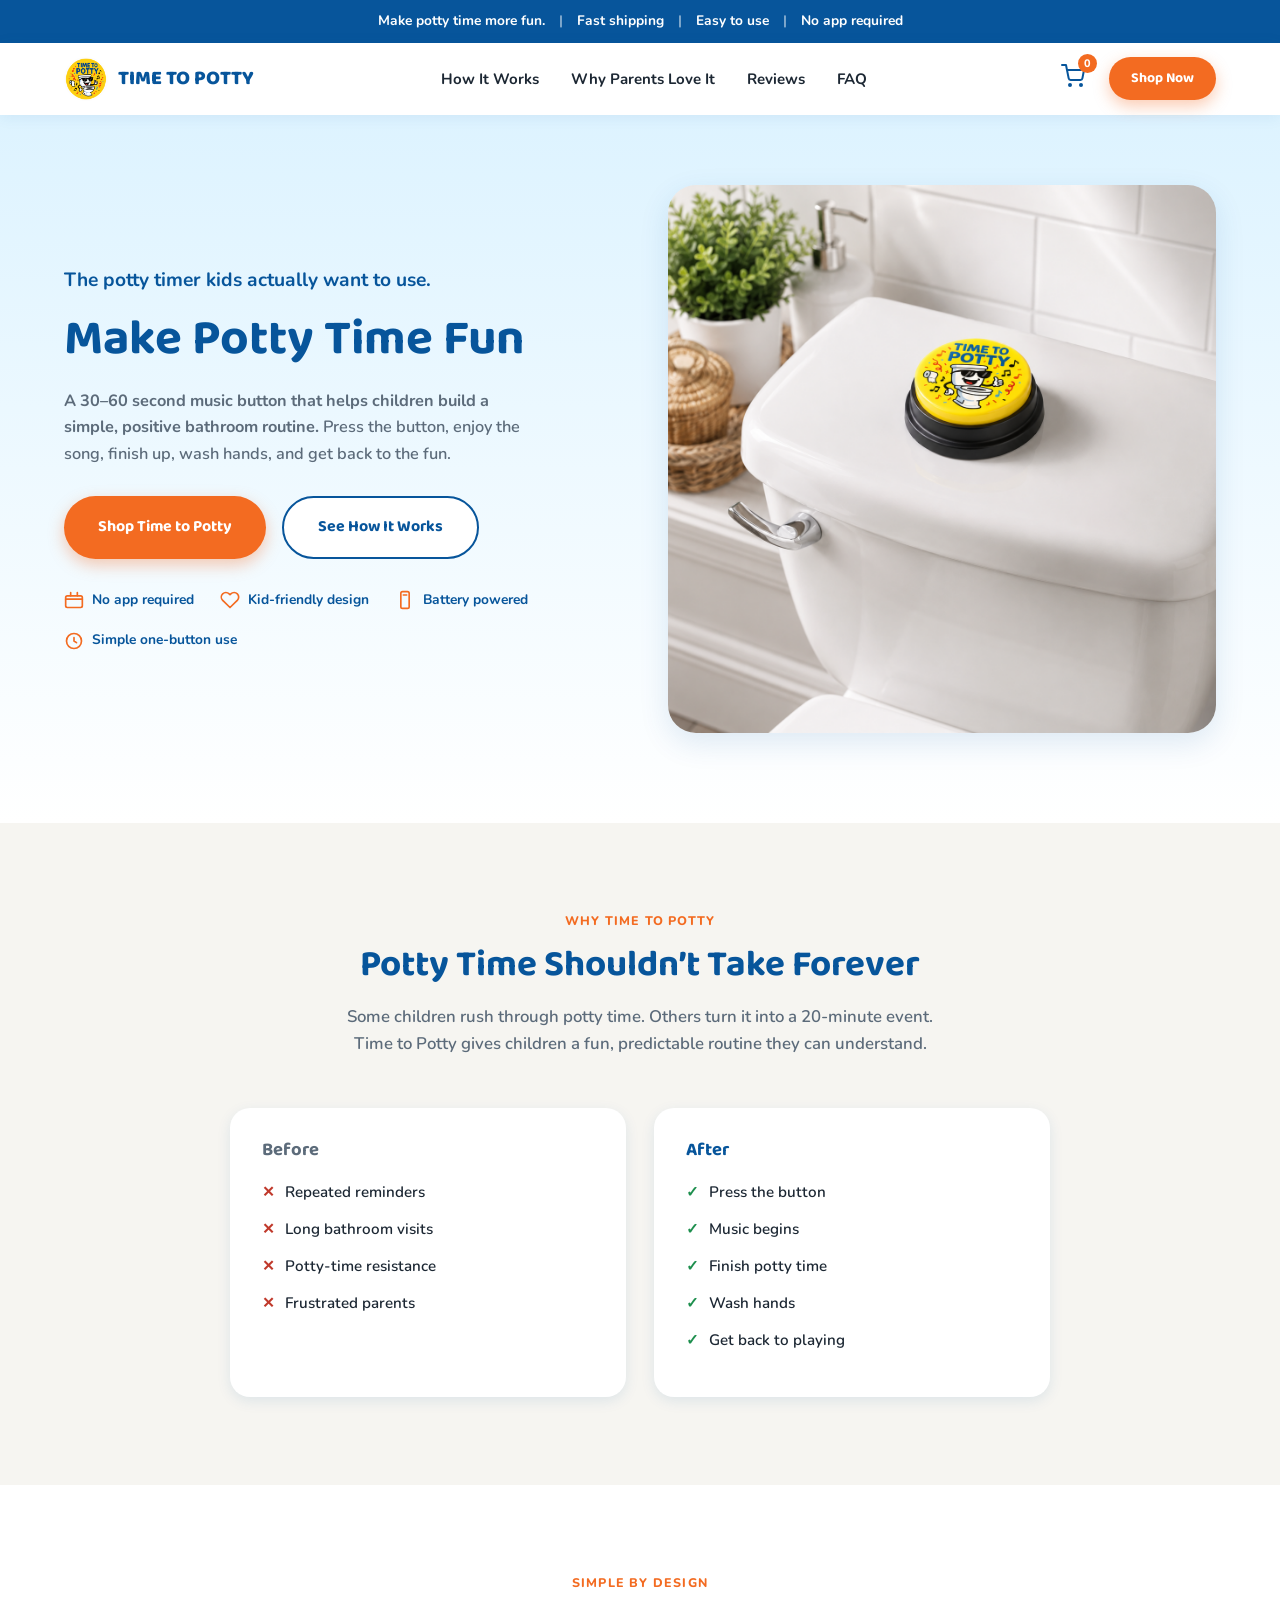
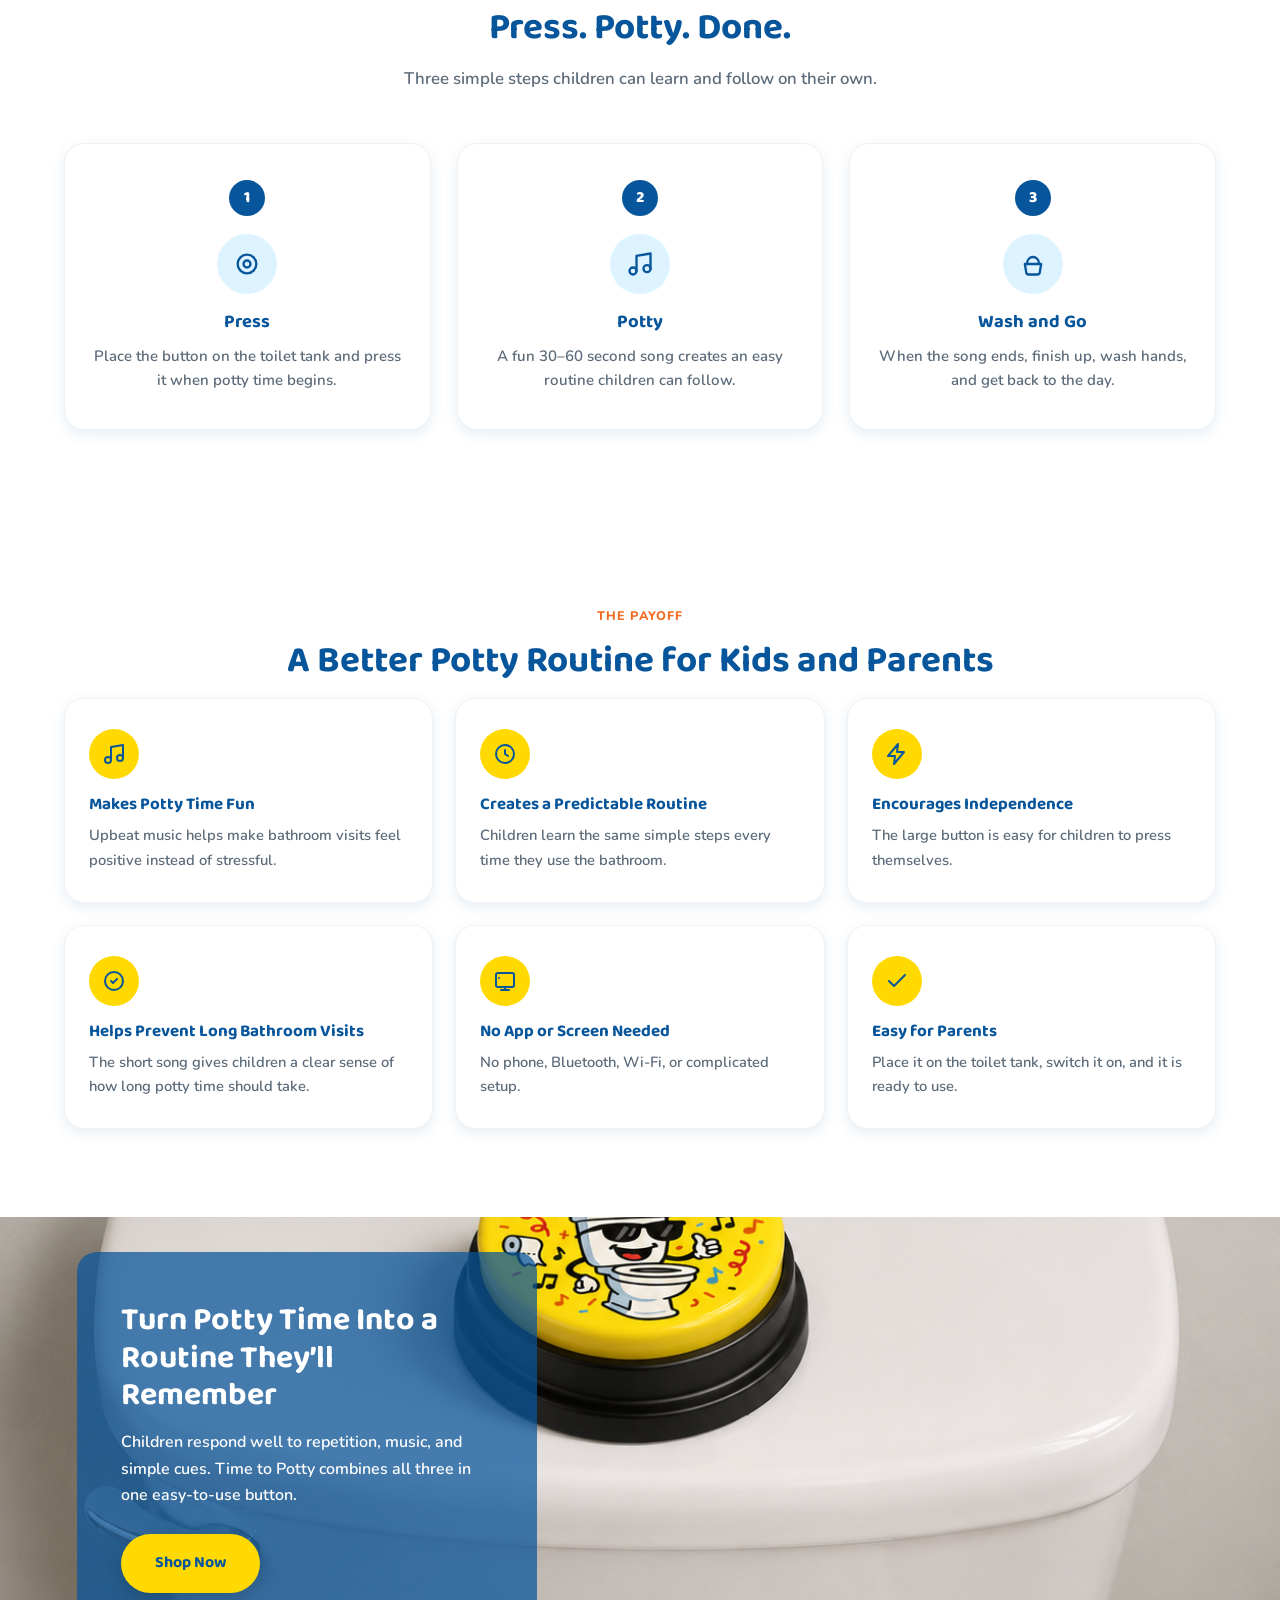
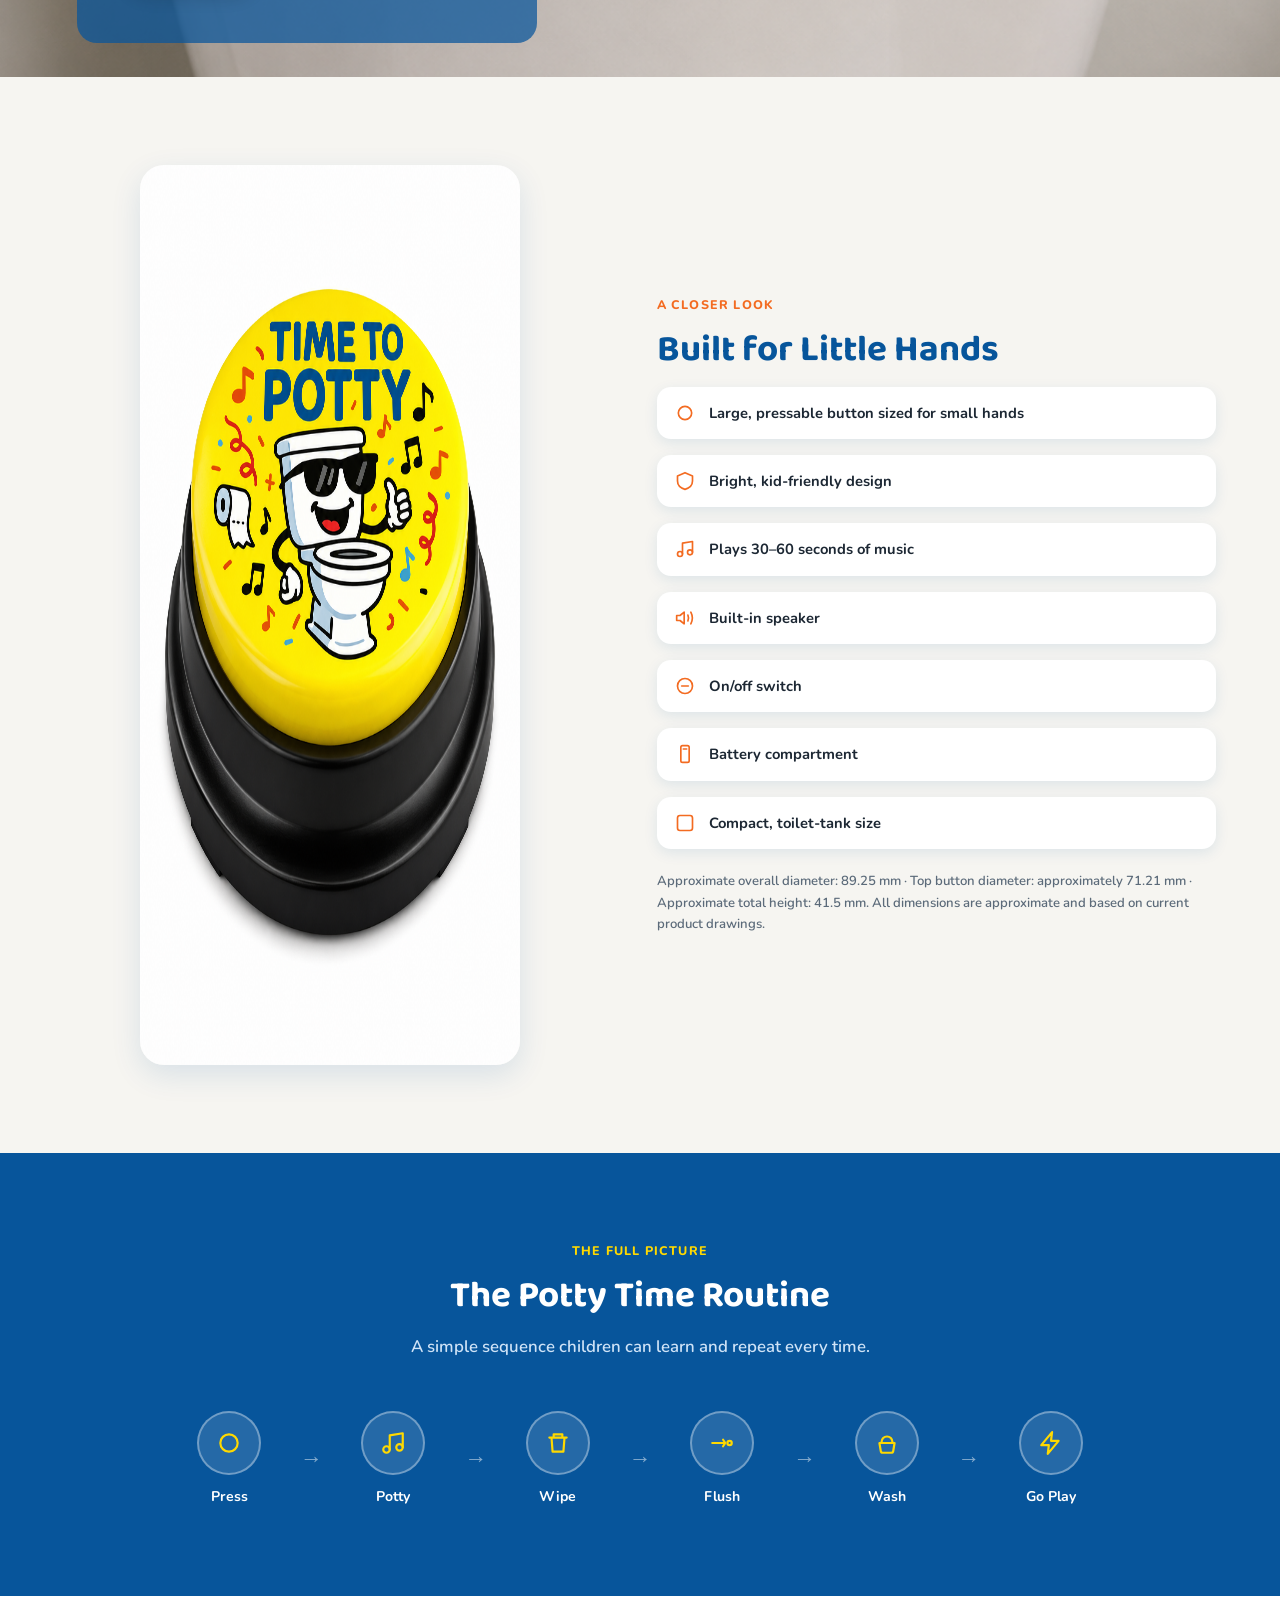
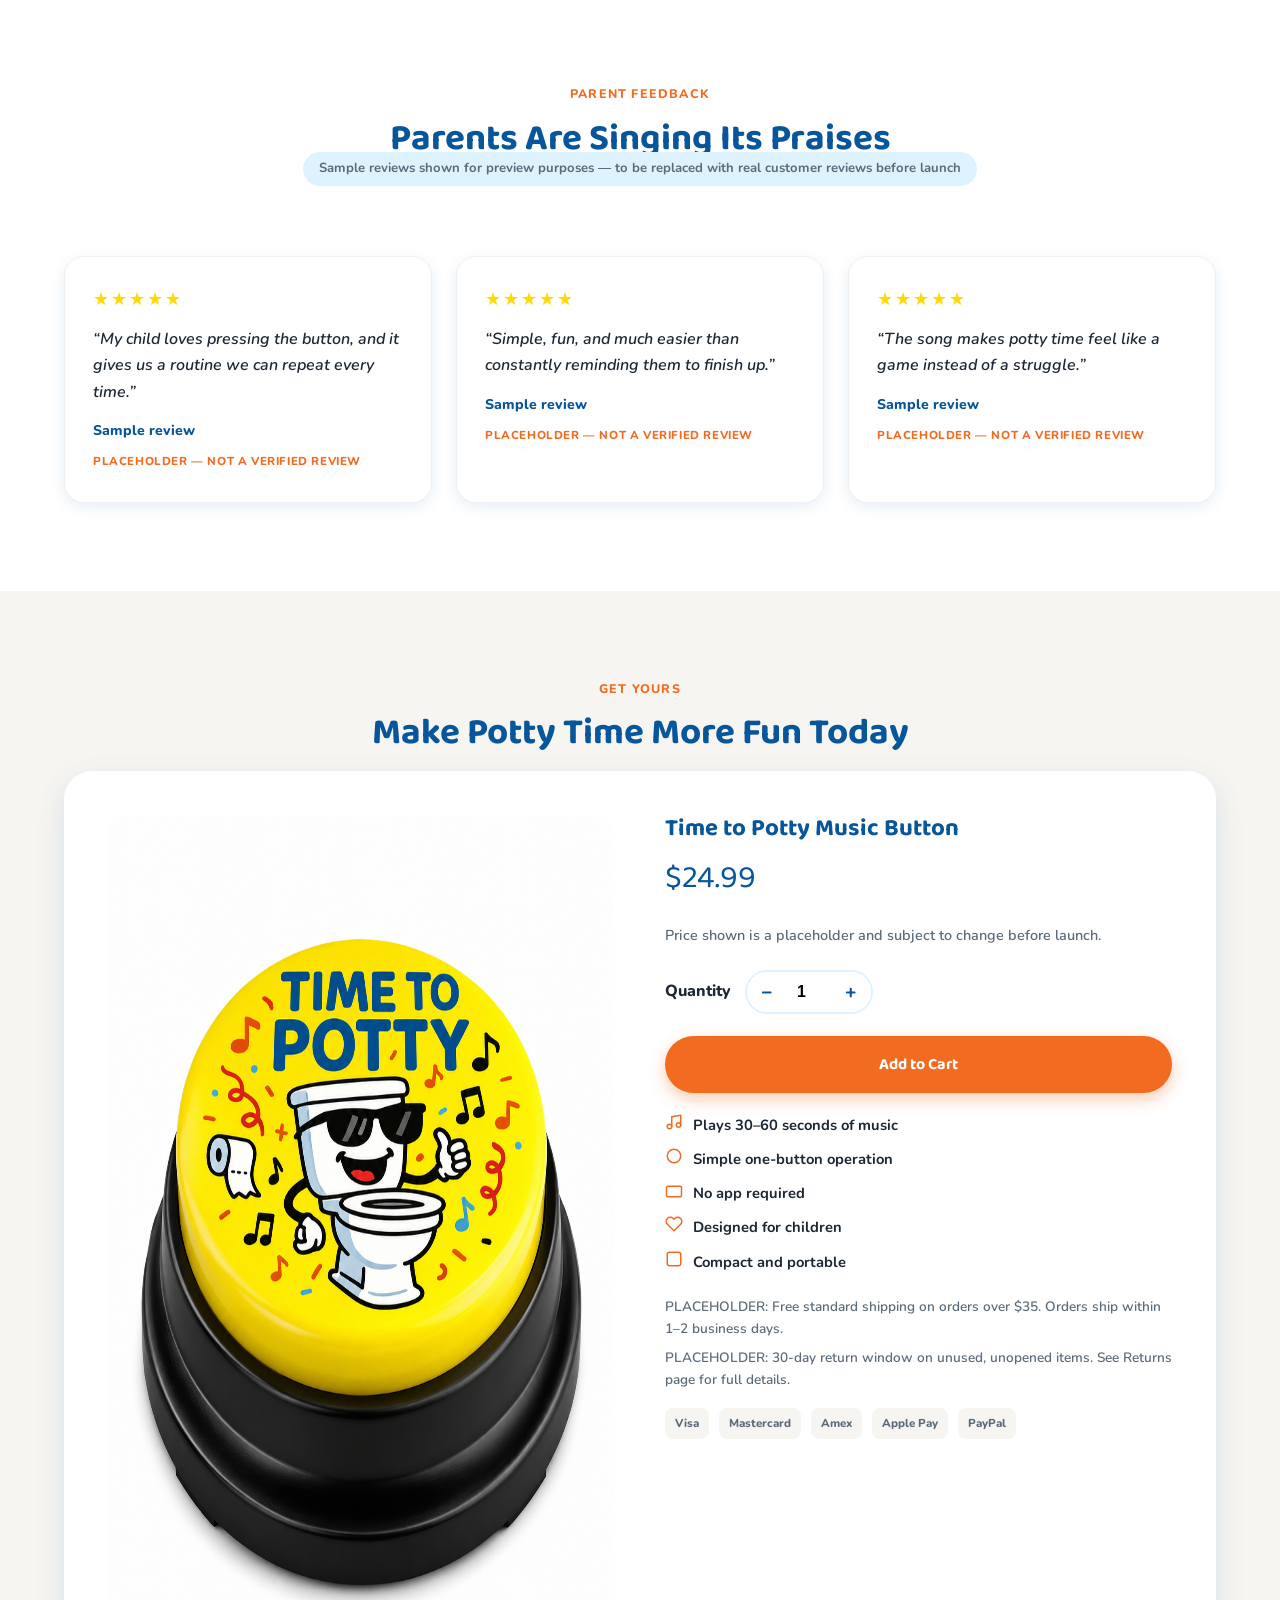
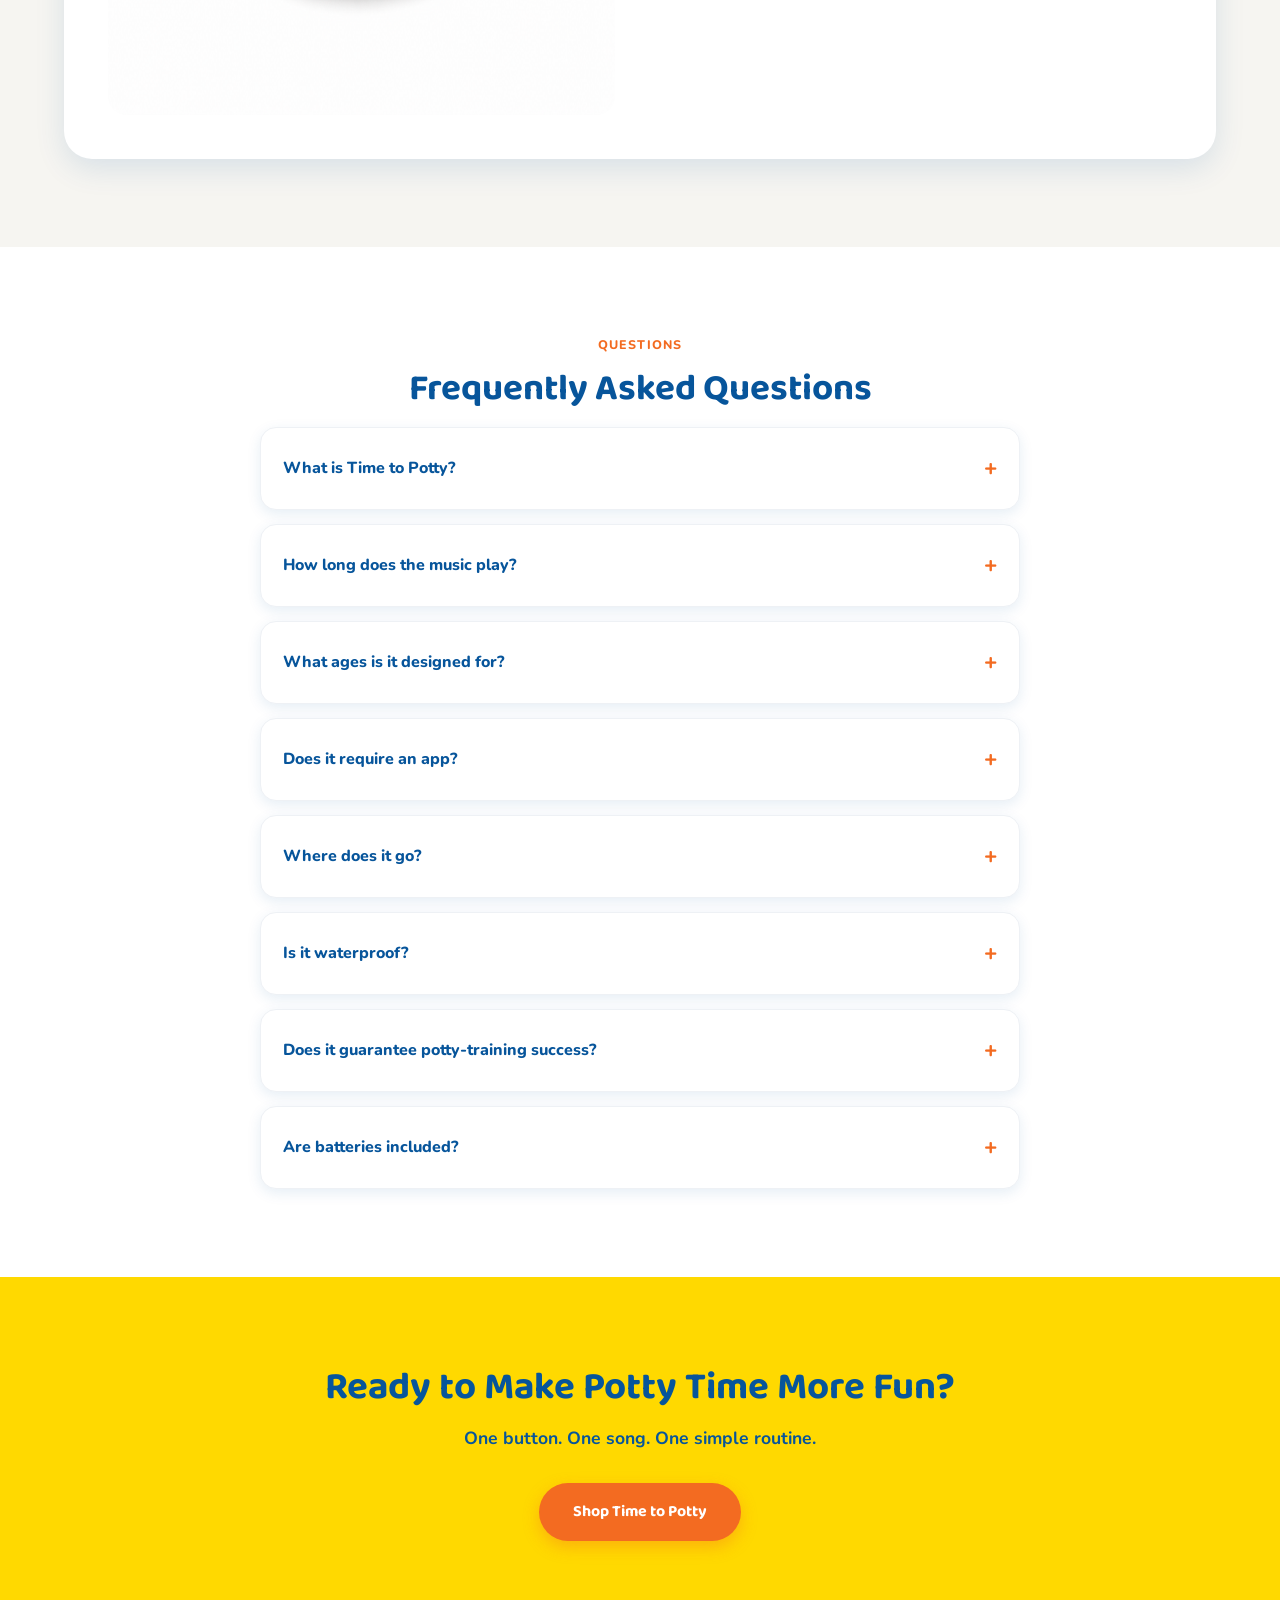
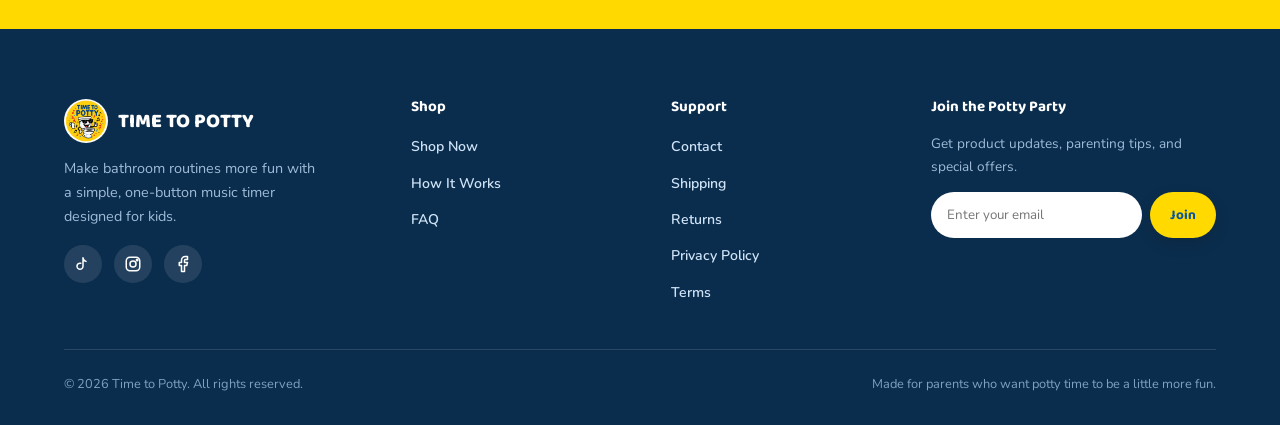
==== index.html @ c52c2aad "Fix: remove loading=lazy on product images causing intermittent render failures" ====
<!DOCTYPE html>
<html lang="en">
<head>
<meta charset="UTF-8">
<meta name="viewport" content="width=device-width, initial-scale=1.0">
<title>Time to Potty Music Button | Make Potty Time Fun</title>
<meta name="description" content="Make bathroom routines more fun with the Time to Potty music button. One press plays a short, upbeat song that helps children build a simple potty-time routine.">
<meta name="theme-color" content="#07559B">
<meta property="og:title" content="Time to Potty Music Button | Make Potty Time Fun">
<meta property="og:description" content="One press plays a short, upbeat song that helps children build a simple potty-time routine. No app, no Wi-Fi, no charging required.">
<meta property="og:image" content="time-to-potty-hero.jpg">
<meta property="og:type" content="website">
<link rel="icon" href="logo-badge.png" type="image/png">
<link rel="preconnect" href="https://fonts.googleapis.com">
<link href="https://fonts.googleapis.com/css2?family=Baloo+2:wght@500;600;700;800&family=Nunito:wght@400;600;700;800&display=swap" rel="stylesheet">
<link rel="stylesheet" href="style.css">
<script src="data.js" defer></script>
<script src="script.js" defer></script>
<script type="application/ld+json">
{
  "@context": "https://schema.org",
  "@type": "Product",
  "name": "Time to Potty Music Button",
  "image": "time-to-potty-product-front.jpg",
  "description": "A battery-powered music button that plays 30–60 seconds of upbeat music to help children build a simple, positive potty-time routine.",
  "brand": { "@type": "Brand", "name": "Time to Potty" },
  "offers": {
    "@type": "Offer",
    "priceCurrency": "USD",
    "price": "24.99",
    "availability": "https://schema.org/PreOrder"
  }
}
</script>
<script type="application/ld+json">
{
  "@context": "https://schema.org",
  "@type": "FAQPage",
  "mainEntity": [
    {"@type":"Question","name":"What is Time to Potty?","acceptedAnswer":{"@type":"Answer","text":"Time to Potty is a simple music button that plays a short song to make bathroom routines more fun and predictable for children."}},
    {"@type":"Question","name":"How long does the music play?","acceptedAnswer":{"@type":"Answer","text":"The music plays for approximately 30–60 seconds, depending on the final product version."}},
    {"@type":"Question","name":"What ages is it designed for?","acceptedAnswer":{"@type":"Answer","text":"It is primarily designed for toddlers and young children who are learning bathroom routines."}},
    {"@type":"Question","name":"Does it require an app?","acceptedAnswer":{"@type":"Answer","text":"No. It works without an app, phone, Wi-Fi, or Bluetooth."}},
    {"@type":"Question","name":"Where does it go?","acceptedAnswer":{"@type":"Answer","text":"It is designed to sit on the toilet tank or another nearby clean, dry, stable surface."}},
    {"@type":"Question","name":"Is it waterproof?","acceptedAnswer":{"@type":"Answer","text":"Time to Potty is not waterproof. Keep it away from water and clean it according to the product instructions."}},
    {"@type":"Question","name":"Does it guarantee potty-training success?","acceptedAnswer":{"@type":"Answer","text":"No. It is a routine-support product designed to make potty time more engaging. Every child develops at a different pace."}},
    {"@type":"Question","name":"Are batteries included?","acceptedAnswer":{"@type":"Answer","text":"Battery requirements and included contents are being finalized and will be confirmed before launch."}}
  ]
}
</script>
</head>
<body>
<a class="skip-link" href="#main">Skip to content</a>

<div class="announce">Make potty time more fun. <span class="sep">|</span> Fast shipping <span class="sep">|</span> Easy to use <span class="sep">|</span> No app required</div>

<header class="site">
  <div class="wrap">
    <a href="#top" class="logo"><img src="logo-badge.png" alt="Time to Potty logo"> TIME TO POTTY</a>
    <nav class="desktop-nav" aria-label="Primary">
      <ul>
        <li><a href="#how-it-works">How It Works</a></li>
        <li><a href="#why-parents-love-it">Why Parents Love It</a></li>
        <li><a href="#reviews">Reviews</a></li>
        <li><a href="#faq">FAQ</a></li>
      </ul>
    </nav>
    <div class="header-actions">
      <button class="cart-btn" aria-label="View cart">
        <svg viewBox="0 0 24 24" fill="none" stroke="#07559B" stroke-width="2" stroke-linecap="round" stroke-linejoin="round" width="24" height="24"><circle cx="9" cy="21" r="1"/><circle cx="20" cy="21" r="1"/><path d="M1 1h4l2.68 13.39a2 2 0 0 0 2 1.61h9.72a2 2 0 0 0 2-1.61L23 6H6"/></svg>
        <span class="cart-count">0</span>
      </button>
      <a href="#purchase" id="cta-shop-header" class="btn" style="padding:10px 22px;font-size:.88rem;">Shop Now</a>
      <button class="menu-toggle" id="menuToggle" aria-label="Toggle menu" aria-expanded="false"><span></span><span></span><span></span></button>
    </div>
  </div>
  <nav class="mobile-nav" id="mobileNav" aria-label="Mobile">
    <a href="#how-it-works">How It Works</a>
    <a href="#why-parents-love-it">Why Parents Love It</a>
    <a href="#reviews">Reviews</a>
    <a href="#faq">FAQ</a>
    <a href="#purchase">Shop Now</a>
  </nav>
</header>

<main id="main">
<div id="top"></div>

<section class="hero" aria-label="Introduction">
  <div class="wrap">
    <div>
      <p class="lede">The potty timer kids actually want to use.</p>
      <h1>Make Potty Time Fun</h1>
      <p class="support"><strong>A 30–60 second music button that helps children build a simple, positive bathroom routine.</strong> Press the button, enjoy the song, finish up, wash hands, and get back to the fun.</p>
      <div class="hero-ctas">
        <a href="#purchase" id="cta-shop-hero" class="btn">Shop Time to Potty</a>
        <a href="#how-it-works" id="cta-how-it-works-hero" class="btn secondary">See How It Works</a>
      </div>
      <div class="trust-row">
        <span><svg viewBox="0 0 24 24" fill="none" stroke-width="2" stroke-linecap="round" stroke-linejoin="round"><rect x="2" y="7" width="20" height="14" rx="2"/><path d="M16 3v4M8 3v4M2 11h20"/></svg>No app required</span>
        <span><svg viewBox="0 0 24 24" fill="none" stroke-width="2" stroke-linecap="round" stroke-linejoin="round"><path d="M20.8 4.6a5.5 5.5 0 0 0-7.8 0L12 5.6l-1-1a5.5 5.5 0 0 0-7.8 7.8l1 1L12 21l7.8-7.6 1-1a5.5 5.5 0 0 0 0-7.8Z"/></svg>Kid-friendly design</span>
        <span><svg viewBox="0 0 24 24" fill="none" stroke-width="2" stroke-linecap="round" stroke-linejoin="round"><rect x="7" y="2" width="10" height="20" rx="2"/><path d="M10 6h4"/></svg>Battery powered</span>
        <span><svg viewBox="0 0 24 24" fill="none" stroke-width="2" stroke-linecap="round" stroke-linejoin="round"><circle cx="12" cy="12" r="9"/><path d="M12 8v4l3 2"/></svg>Simple one-button use</span>
      </div>
    </div>
    <div class="hero-image">
      <img src="time-to-potty-hero.jpg" alt="Time to Potty music button sitting on the tank of a clean, modern white toilet in a bright bathroom" width="1200" height="1200">
    </div>
  </div>
</section>

<section class="problem" aria-label="The problem and our solution">
  <div class="wrap">
    <span class="section-label">Why Time to Potty</span>
    <h2 class="section-title">Potty Time Shouldn’t Take Forever</h2>
    <p class="section-sub">Some children rush through potty time. Others turn it into a 20-minute event. Time to Potty gives children a fun, predictable routine they can understand.</p>
    <div class="compare">
      <div class="compare-card before">
        <h3>Before</h3>
        <ul>
          <li>Repeated reminders</li>
          <li>Long bathroom visits</li>
          <li>Potty-time resistance</li>
          <li>Frustrated parents</li>
        </ul>
      </div>
      <div class="compare-card after">
        <h3>After</h3>
        <ul>
          <li>Press the button</li>
          <li>Music begins</li>
          <li>Finish potty time</li>
          <li>Wash hands</li>
          <li>Get back to playing</li>
        </ul>
      </div>
    </div>
  </div>
</section>

<section class="how" id="how-it-works" aria-label="How it works">
  <div class="wrap">
    <span class="section-label">Simple by Design</span>
    <h2 class="section-title">Press. Potty. Done.</h2>
    <p class="section-sub">Three simple steps children can learn and follow on their own.</p>
    <div class="steps3">
      <div class="step-card">
        <div class="step-num">1</div>
        <div class="step-icon"><svg viewBox="0 0 24 24" fill="none" stroke-width="2" stroke-linecap="round" stroke-linejoin="round"><circle cx="12" cy="12" r="8"/><circle cx="12" cy="12" r="3"/></svg></div>
        <h3>Press</h3>
        <p>Place the button on the toilet tank and press it when potty time begins.</p>
      </div>
      <div class="step-card">
        <div class="step-num">2</div>
        <div class="step-icon"><svg viewBox="0 0 24 24" fill="none" stroke-width="2" stroke-linecap="round" stroke-linejoin="round"><path d="M9 18V5l12-2v13"/><circle cx="6" cy="18" r="3"/><circle cx="18" cy="16" r="3"/></svg></div>
        <h3>Potty</h3>
        <p>A fun 30–60 second song creates an easy routine children can follow.</p>
      </div>
      <div class="step-card">
        <div class="step-num">3</div>
        <div class="step-icon"><svg viewBox="0 0 24 24" fill="none" stroke-width="2" stroke-linecap="round" stroke-linejoin="round"><path d="M7 12v-1a5 5 0 0 1 10 0v1"/><path d="M5 12h14l-1.2 7.2a2 2 0 0 1-2 1.8H8.2a2 2 0 0 1-2-1.8Z"/></svg></div>
        <h3>Wash and Go</h3>
        <p>When the song ends, finish up, wash hands, and get back to the day.</p>
      </div>
    </div>
  </div>
</section>

<section class="benefits" id="why-parents-love-it" aria-label="Benefits">
  <div class="wrap">
    <span class="section-label">The Payoff</span>
    <h2 class="section-title">A Better Potty Routine for Kids and Parents</h2>
    <div class="benefits-grid">
      <div class="benefit-card">
        <div class="icon-circle"><svg viewBox="0 0 24 24" fill="none" stroke-width="2" stroke-linecap="round" stroke-linejoin="round"><path d="M9 18V5l12-2v13"/><circle cx="6" cy="18" r="3"/><circle cx="18" cy="16" r="3"/></svg></div>
        <h3>Makes Potty Time Fun</h3>
        <p>Upbeat music helps make bathroom visits feel positive instead of stressful.</p>
      </div>
      <div class="benefit-card">
        <div class="icon-circle"><svg viewBox="0 0 24 24" fill="none" stroke-width="2" stroke-linecap="round" stroke-linejoin="round"><circle cx="12" cy="12" r="9"/><path d="M12 8v4l3 2"/></svg></div>
        <h3>Creates a Predictable Routine</h3>
        <p>Children learn the same simple steps every time they use the bathroom.</p>
      </div>
      <div class="benefit-card">
        <div class="icon-circle"><svg viewBox="0 0 24 24" fill="none" stroke-width="2" stroke-linecap="round" stroke-linejoin="round"><path d="M13 2 3 14h7l-1 8 10-12h-7l1-8Z"/></svg></div>
        <h3>Encourages Independence</h3>
        <p>The large button is easy for children to press themselves.</p>
      </div>
      <div class="benefit-card">
        <div class="icon-circle"><svg viewBox="0 0 24 24" fill="none" stroke-width="2" stroke-linecap="round" stroke-linejoin="round"><circle cx="12" cy="12" r="9"/><path d="m9 12 2 2 4-4"/></svg></div>
        <h3>Helps Prevent Long Bathroom Visits</h3>
        <p>The short song gives children a clear sense of how long potty time should take.</p>
      </div>
      <div class="benefit-card">
        <div class="icon-circle"><svg viewBox="0 0 24 24" fill="none" stroke-width="2" stroke-linecap="round" stroke-linejoin="round"><rect x="3" y="4" width="18" height="14" rx="2"/><path d="M8 21h8M12 18v3"/><line x1="6" y1="9" x2="6" y2="9.01"/></svg></div>
        <h3>No App or Screen Needed</h3>
        <p>No phone, Bluetooth, Wi-Fi, or complicated setup.</p>
      </div>
      <div class="benefit-card">
        <div class="icon-circle"><svg viewBox="0 0 24 24" fill="none" stroke-width="2" stroke-linecap="round" stroke-linejoin="round"><path d="M20 6 9 17l-5-5"/></svg></div>
        <h3>Easy for Parents</h3>
        <p>Place it on the toilet tank, switch it on, and it is ready to use.</p>
      </div>
    </div>
  </div>
</section>

<section class="lifestyle" aria-label="Bring Time to Potty home">
  <div class="lifestyle-media">
    <img src="time-to-potty-bathroom-lifestyle.jpg" alt="Time to Potty music button placed on a toilet tank in a bright, styled family bathroom" width="1200" height="900">
    <div class="lifestyle-overlay">
      <h2>Turn Potty Time Into a Routine They’ll Remember</h2>
      <p>Children respond well to repetition, music, and simple cues. Time to Potty combines all three in one easy-to-use button.</p>
      <a href="#purchase" id="cta-shop-lifestyle" class="btn yellow">Shop Now</a>
    </div>
  </div>
</section>

<section class="feature-spec" aria-label="Product features and dimensions">
  <div class="wrap">
    <div class="feature-visual">
      <img src="time-to-potty-product-front.jpg" alt="Close-up of the Time to Potty music button showing the yellow top, printed artwork, and black base" width="900" height="900">
    </div>
    <div>
      <span class="section-label" style="text-align:left">A Closer Look</span>
      <h2 class="section-title" style="text-align:left">Built for Little Hands</h2>
      <ul class="callout-list">
        <li><svg viewBox="0 0 24 24" fill="none" stroke-width="2" stroke-linecap="round" stroke-linejoin="round"><circle cx="12" cy="12" r="8"/></svg>Large, pressable button sized for small hands</li>
        <li><svg viewBox="0 0 24 24" fill="none" stroke-width="2" stroke-linecap="round" stroke-linejoin="round"><path d="M12 2 3 6v6c0 5 4 8.5 9 10 5-1.5 9-5 9-10V6l-9-4Z"/></svg>Bright, kid-friendly design</li>
        <li><svg viewBox="0 0 24 24" fill="none" stroke-width="2" stroke-linecap="round" stroke-linejoin="round"><path d="M9 18V5l12-2v13"/><circle cx="6" cy="18" r="3"/><circle cx="18" cy="16" r="3"/></svg>Plays 30–60 seconds of music</li>
        <li><svg viewBox="0 0 24 24" fill="none" stroke-width="2" stroke-linecap="round" stroke-linejoin="round"><path d="M11 5 6 9H2v6h4l5 4Z"/><path d="M19 5a15 15 0 0 1 0 14M15.5 8.5a9 9 0 0 1 0 7"/></svg>Built-in speaker</li>
        <li><svg viewBox="0 0 24 24" fill="none" stroke-width="2" stroke-linecap="round" stroke-linejoin="round"><circle cx="12" cy="12" r="9"/><path d="M8 12h8"/></svg>On/off switch</li>
        <li><svg viewBox="0 0 24 24" fill="none" stroke-width="2" stroke-linecap="round" stroke-linejoin="round"><rect x="7" y="2" width="10" height="20" rx="2"/><path d="M10 6h4"/></svg>Battery compartment</li>
        <li><svg viewBox="0 0 24 24" fill="none" stroke-width="2" stroke-linecap="round" stroke-linejoin="round"><rect x="3" y="3" width="18" height="18" rx="3"/></svg>Compact, toilet-tank size</li>
      </ul>
      <p class="dims-note">Approximate overall diameter: <span data-field="dimensions.overallDiameterMm"></span> mm &middot; Top button diameter: approximately <span data-field="dimensions.buttonDiameterMm"></span> mm &middot; Approximate total height: <span data-field="dimensions.heightMm"></span> mm. <span data-field="dimensions.note"></span></p>
    </div>
  </div>
</section>

<section class="routine" aria-label="The complete potty time routine">
  <div class="wrap">
    <span class="section-label" style="color:var(--yellow)">The Full Picture</span>
    <h2 class="section-title">The Potty Time Routine</h2>
    <p class="section-sub">A simple sequence children can learn and repeat every time.</p>
    <div class="routine-row">
      <div class="routine-step"><div class="circle"><svg viewBox="0 0 24 24" fill="none" stroke-width="2" stroke-linecap="round" stroke-linejoin="round"><circle cx="12" cy="12" r="8"/></svg></div><span>Press</span></div>
      <div class="routine-arrow">&rarr;</div>
      <div class="routine-step"><div class="circle"><svg viewBox="0 0 24 24" fill="none" stroke-width="2" stroke-linecap="round" stroke-linejoin="round"><path d="M9 18V5l12-2v13"/><circle cx="6" cy="18" r="3"/><circle cx="18" cy="16" r="3"/></svg></div><span>Potty</span></div>
      <div class="routine-arrow">&rarr;</div>
      <div class="routine-step"><div class="circle"><svg viewBox="0 0 24 24" fill="none" stroke-width="2" stroke-linecap="round" stroke-linejoin="round"><path d="M4 7h16M8 7V4h8v3M6 7l1 13h10l1-13"/></svg></div><span>Wipe</span></div>
      <div class="routine-arrow">&rarr;</div>
      <div class="routine-step"><div class="circle"><svg viewBox="0 0 24 24" fill="none" stroke-width="2" stroke-linecap="round" stroke-linejoin="round"><path d="M3 12h12l-2-3M15 12l-2 3"/><circle cx="19" cy="12" r="2"/></svg></div><span>Flush</span></div>
      <div class="routine-arrow">&rarr;</div>
      <div class="routine-step"><div class="circle"><svg viewBox="0 0 24 24" fill="none" stroke-width="2" stroke-linecap="round" stroke-linejoin="round"><path d="M7 12v-1a5 5 0 0 1 10 0v1"/><path d="M5 12h14l-1.2 7.2a2 2 0 0 1-2 1.8H8.2a2 2 0 0 1-2-1.8Z"/></svg></div><span>Wash</span></div>
      <div class="routine-arrow">&rarr;</div>
      <div class="routine-step"><div class="circle"><svg viewBox="0 0 24 24" fill="none" stroke-width="2" stroke-linecap="round" stroke-linejoin="round"><path d="M13 2 3 14h7l-1 8 10-12h-7l1-8Z"/></svg></div><span>Go Play</span></div>
    </div>
  </div>
</section>

<section class="reviews" id="reviews" aria-label="Reviews">
  <div class="wrap">
    <span class="section-label">Parent Feedback</span>
    <h2 class="section-title">Parents Are Singing Its Praises</h2>
    <div class="reviews-note-wrap"><span class="reviews-note">Sample reviews shown for preview purposes — to be replaced with real customer reviews before launch</span></div>
    <div class="reviews-grid">
      <div class="review-card">
        <div class="review-stars" aria-hidden="true">★★★★★</div>
        <p>“My child loves pressing the button, and it gives us a routine we can repeat every time.”</p>
        <div class="reviewer">Sample review</div>
        <div class="review-placeholder-tag">Placeholder — not a verified review</div>
      </div>
      <div class="review-card">
        <div class="review-stars" aria-hidden="true">★★★★★</div>
        <p>“Simple, fun, and much easier than constantly reminding them to finish up.”</p>
        <div class="reviewer">Sample review</div>
        <div class="review-placeholder-tag">Placeholder — not a verified review</div>
      </div>
      <div class="review-card">
        <div class="review-stars" aria-hidden="true">★★★★★</div>
        <p>“The song makes potty time feel like a game instead of a struggle.”</p>
        <div class="reviewer">Sample review</div>
        <div class="review-placeholder-tag">Placeholder — not a verified review</div>
      </div>
    </div>
  </div>
</section>

<section class="purchase" id="purchase" aria-label="Purchase Time to Potty">
  <div class="wrap">
    <span class="section-label">Get Yours</span>
    <h2 class="section-title">Make Potty Time More Fun Today</h2>
    <div class="purchase-card">
      <img src="time-to-potty-product-front.jpg" alt="Time to Potty music button, front three-quarter product view" width="900" height="900">
      <div>
        <h3 style="font-size:1.5rem;" data-field="name">Time to Potty Music Button</h3>
        <div class="price-row">
          <span class="price-now" data-price>$24.99</span>
        </div>
        <p style="color:var(--muted);font-weight:600;font-size:.9rem;">Price shown is a placeholder and subject to change before launch.</p>
        <div class="qty-row">
          <label for="qtyInput" style="font-weight:800;">Quantity</label>
          <div class="qty-control">
            <button type="button" id="qtyMinus" aria-label="Decrease quantity">−</button>
            <input type="number" id="qtyInput" value="1" min="1" max="10" aria-label="Quantity">
            <button type="button" id="qtyPlus" aria-label="Increase quantity">+</button>
          </div>
        </div>
        <button type="button" id="addToCartBtn" class="btn block">Add to Cart</button>
        <p id="addCartFeedback" class="add-cart-feedback">Added to cart! (Demo only — checkout is not yet connected.)</p>
        <ul class="purchase-bullets">
          <li><svg viewBox="0 0 24 24" fill="none" stroke-width="2" stroke-linecap="round" stroke-linejoin="round"><path d="M9 18V5l12-2v13"/><circle cx="6" cy="18" r="3"/><circle cx="18" cy="16" r="3"/></svg>Plays 30–60 seconds of music</li>
          <li><svg viewBox="0 0 24 24" fill="none" stroke-width="2" stroke-linecap="round" stroke-linejoin="round"><circle cx="12" cy="12" r="9"/></svg>Simple one-button operation</li>
          <li><svg viewBox="0 0 24 24" fill="none" stroke-width="2" stroke-linecap="round" stroke-linejoin="round"><rect x="2" y="7" width="20" height="14" rx="2"/></svg>No app required</li>
          <li><svg viewBox="0 0 24 24" fill="none" stroke-width="2" stroke-linecap="round" stroke-linejoin="round"><path d="M20.8 4.6a5.5 5.5 0 0 0-7.8 0L12 5.6l-1-1a5.5 5.5 0 0 0-7.8 7.8l1 1L12 21l7.8-7.6 1-1a5.5 5.5 0 0 0 0-7.8Z"/></svg>Designed for children</li>
          <li><svg viewBox="0 0 24 24" fill="none" stroke-width="2" stroke-linecap="round" stroke-linejoin="round"><rect x="3" y="3" width="18" height="18" rx="3"/></svg>Compact and portable</li>
        </ul>
        <div class="purchase-notes">
          <span data-field="shipping"></span>
          <span data-field="returns"></span>
        </div>
        <div class="payment-icons">
          <span>Visa</span><span>Mastercard</span><span>Amex</span><span>Apple Pay</span><span>PayPal</span>
        </div>
      </div>
    </div>
  </div>
</section>

<section class="faq" id="faq" aria-label="Frequently asked questions">
  <div class="wrap">
    <span class="section-label">Questions</span>
    <h2 class="section-title">Frequently Asked Questions</h2>
    <div class="faq-list">
      <details class="faq-item"><summary>What is Time to Potty?</summary><p>Time to Potty is a simple music button that plays a short song to make bathroom routines more fun and predictable for children.</p></details>
      <details class="faq-item"><summary>How long does the music play?</summary><p>The music plays for approximately 30–60 seconds, depending on the final product version.</p></details>
      <details class="faq-item"><summary>What ages is it designed for?</summary><p>It is primarily designed for toddlers and young children who are learning bathroom routines.</p></details>
      <details class="faq-item"><summary>Does it require an app?</summary><p>No. It works without an app, phone, Wi-Fi, or Bluetooth.</p></details>
      <details class="faq-item"><summary>Where does it go?</summary><p>It is designed to sit on the toilet tank or another nearby clean, dry, stable surface.</p></details>
      <details class="faq-item"><summary>Is it waterproof?</summary><p data-field="waterproofNote"></p></details>
      <details class="faq-item"><summary>Does it guarantee potty-training success?</summary><p>No. It is a routine-support product designed to make potty time more engaging. Every child develops at a different pace.</p></details>
      <details class="faq-item"><summary>Are batteries included?</summary><p data-field="batteries"></p></details>
    </div>
  </div>
</section>

<section class="final-cta" aria-label="Call to action">
  <div class="wrap">
    <h2>Ready to Make Potty Time More Fun?</h2>
    <p>One button. One song. One simple routine.</p>
    <a href="#purchase" id="cta-shop-final" class="btn">Shop Time to Potty</a>
  </div>
</section>
</main>

<div class="sticky-cart" id="stickyCart">
  <span class="price-now" data-price>$24.99</span>
  <button type="button" id="stickyAddToCartBtn" class="btn" style="flex:1;">Add to Cart</button>
</div>

<footer class="site">
  <div class="wrap">
    <div class="footer-grid">
      <div class="footer-brand">
        <div class="logo"><img src="logo-badge.png" alt="Time to Potty logo"> TIME TO POTTY</div>
        <p>Make bathroom routines more fun with a simple, one-button music timer designed for kids.</p>
        <div class="footer-social">
          <a href="https://tiktok.com/@timetopotty" aria-label="Time to Potty on TikTok" target="_blank" rel="noopener"><svg viewBox="0 0 24 24" fill="none" stroke-width="2" stroke-linecap="round" stroke-linejoin="round"><path d="M16 8.5a5.5 5.5 0 0 1-4-4.7V15a4 4 0 1 1-3-3.87"/></svg></a>
          <a href="https://instagram.com/timetopotty" aria-label="Time to Potty on Instagram" target="_blank" rel="noopener"><svg viewBox="0 0 24 24" fill="none" stroke-width="2" stroke-linecap="round" stroke-linejoin="round"><rect x="3" y="3" width="18" height="18" rx="5"/><circle cx="12" cy="12" r="4"/><circle cx="17.5" cy="6.5" r="1"/></svg></a>
          <a href="https://facebook.com/timetopotty" aria-label="Time to Potty on Facebook" target="_blank" rel="noopener"><svg viewBox="0 0 24 24" fill="none" stroke-width="2" stroke-linecap="round" stroke-linejoin="round"><path d="M18 2h-3a5 5 0 0 0-5 5v3H7v4h3v8h4v-8h3l1-4h-4V7a1 1 0 0 1 1-1h3Z"/></svg></a>
        </div>
      </div>
      <div class="footer-col">
        <h4>Shop</h4>
        <ul>
          <li><a href="#purchase">Shop Now</a></li>
          <li><a href="#how-it-works">How It Works</a></li>
          <li><a href="#faq">FAQ</a></li>
        </ul>
      </div>
      <div class="footer-col">
        <h4>Support</h4>
        <ul>
          <li><a href="#contact">Contact</a></li>
          <li><a href="#shipping">Shipping</a></li>
          <li><a href="#returns">Returns</a></li>
          <li><a href="#privacy">Privacy Policy</a></li>
          <li><a href="#terms">Terms</a></li>
        </ul>
      </div>
      <div class="footer-col">
        <h4>Join the Potty Party</h4>
        <p style="color:#9fbcd8;font-size:.85rem;">Get product updates, parenting tips, and special offers.</p>
        <form id="footerSignupForm" class="signup-form">
          <label for="footerEmail" class="visually-hidden">Email address</label>
          <input type="email" id="footerEmail" placeholder="Enter your email" required>
          <button type="submit" class="btn yellow" style="padding:12px 20px;font-size:.85rem;">Join</button>
        </form>
        <p id="footerSignupNote" style="display:none;color:var(--yellow);font-weight:800;margin-top:10px;">You’re on the list! (Demo only — email signup is not yet connected to a mailing list.)</p>
      </div>
    </div>
    <div class="footer-bottom">
      <span>&copy; 2026 Time to Potty. All rights reserved.</span>
      <span>Made for parents who want potty time to be a little more fun.</span>
    </div>
  </div>
</footer>
</body>
</html>
---- style.css ----
:root{
  --yellow:#FFD900;
  --blue:#07559B;
  --white:#FFFFFF;
  --warm-gray:#F6F5F1;
  --light-blue:#DDF3FF;
  --orange:#F36B21;
  --ink:#1c2733;
  --muted:#5c6b7a;
  --radius:20px;
  --shadow:0 10px 30px rgba(7,85,155,.12);
  --shadow-sm:0 4px 14px rgba(7,85,155,.10);
}
*{box-sizing:border-box;margin:0;padding:0;}
html{scroll-behavior:smooth;}
body{font-family:'Nunito',sans-serif;color:var(--ink);background:var(--white);line-height:1.65;-webkit-font-smoothing:antialiased;}
h1,h2,h3,h4{font-family:'Baloo 2',cursive;line-height:1.18;color:var(--blue);}
img{max-width:100%;display:block;}
a{text-decoration:none;color:inherit;}
ul{list-style:none;}
button{font-family:inherit;}
.wrap{max-width:1200px;margin:0 auto;padding:0 24px;}
section{padding:88px 0;}
.section-label{display:block;text-align:center;color:var(--orange);font-weight:800;letter-spacing:1.2px;text-transform:uppercase;font-size:.78rem;margin-bottom:12px;}
.section-title{text-align:center;font-size:2.3rem;margin-bottom:16px;}
.section-sub{text-align:center;max-width:600px;margin:0 auto 50px;color:var(--muted);font-weight:600;font-size:1.05rem;}
.visually-hidden{position:absolute;width:1px;height:1px;overflow:hidden;clip:rect(0,0,0,0);white-space:nowrap;}
.skip-link{position:absolute;left:-999px;top:0;background:var(--blue);color:#fff;padding:10px 18px;border-radius:0 0 10px 0;z-index:200;}
.skip-link:focus{left:0;}

/* BUTTONS */
.btn{display:inline-flex;align-items:center;justify-content:center;gap:8px;background:var(--orange);color:#fff;font-family:'Baloo 2',cursive;font-weight:700;font-size:1rem;padding:16px 34px;border-radius:50px;border:none;cursor:pointer;box-shadow:0 6px 16px rgba(243,107,33,.35);transition:transform .15s ease,box-shadow .15s ease;}
.btn:hover{transform:translateY(-2px);box-shadow:0 10px 22px rgba(243,107,33,.42);}
.btn:focus-visible{outline:3px solid var(--blue);outline-offset:3px;}
.btn.secondary{background:var(--white);color:var(--blue);border:2px solid var(--blue);box-shadow:none;}
.btn.secondary:hover{background:var(--blue);color:#fff;}
.btn.yellow{background:var(--yellow);color:var(--blue);box-shadow:0 6px 16px rgba(0,0,0,.12);}
.btn.yellow:hover{box-shadow:0 10px 22px rgba(0,0,0,.18);}
.btn.block{width:100%;}
.btn:disabled{opacity:.6;cursor:not-allowed;transform:none;}

/* ANNOUNCEMENT BAR */
.announce{background:var(--blue);color:#fff;text-align:center;font-weight:700;font-size:.86rem;padding:10px 16px;}
.announce .sep{opacity:.55;margin:0 10px;}

/* HEADER */
header.site{background:#fff;padding:14px 0;position:sticky;top:0;z-index:60;box-shadow:0 2px 14px rgba(7,85,155,.08);}
header.site .wrap{display:flex;align-items:center;justify-content:space-between;gap:20px;}
.logo{display:flex;align-items:center;gap:10px;font-family:'Baloo 2';font-weight:800;font-size:1.25rem;color:var(--blue);}
.logo img{width:44px;height:44px;border-radius:50%;}
nav.desktop-nav ul{display:flex;gap:32px;}
nav.desktop-nav a{font-weight:700;font-size:.94rem;color:var(--ink);border-bottom:2px solid transparent;padding-bottom:4px;transition:color .15s,border-color .15s;}
nav.desktop-nav a:hover{color:var(--blue);border-color:var(--yellow);}
.header-actions{display:flex;align-items:center;gap:18px;}
.cart-btn{position:relative;background:none;border:none;cursor:pointer;padding:6px;}
.cart-count{position:absolute;top:-4px;right:-6px;background:var(--orange);color:#fff;font-size:.68rem;font-weight:800;border-radius:50%;width:19px;height:19px;display:flex;align-items:center;justify-content:center;}
.menu-toggle{display:none;background:none;border:none;cursor:pointer;width:42px;height:42px;flex-direction:column;justify-content:center;align-items:center;gap:5px;}
.menu-toggle span{width:24px;height:3px;background:var(--blue);border-radius:2px;}
.mobile-nav{display:none;flex-direction:column;background:#fff;border-top:1px solid #eee;}
.mobile-nav.open{display:flex;}
.mobile-nav a{padding:15px 24px;font-weight:700;border-bottom:1px solid #f2f2f2;}

/* HERO */
.hero{background:linear-gradient(180deg,var(--light-blue) 0%,#fff 100%);padding:70px 0 90px;}
.hero .wrap{display:grid;grid-template-columns:1fr 1fr;gap:56px;align-items:center;}
.hero-image{border-radius:28px;overflow:hidden;box-shadow:var(--shadow);}
.hero-image img{width:100%;height:100%;object-fit:cover;}
.hero h1{font-size:3.1rem;margin-bottom:18px;}
.hero .lede{font-size:1.2rem;font-weight:700;color:var(--blue);margin-bottom:14px;}
.hero p.support{font-size:1.02rem;color:var(--muted);font-weight:600;margin-bottom:28px;max-width:480px;}
.hero-ctas{display:flex;gap:16px;flex-wrap:wrap;margin-bottom:30px;}
.trust-row{display:flex;flex-wrap:wrap;gap:18px 26px;}
.trust-row span{display:flex;align-items:center;gap:8px;font-weight:700;font-size:.86rem;color:var(--blue);}
.trust-row svg{width:20px;height:20px;stroke:var(--orange);flex:none;}

/* PROBLEM / SOLUTION */
.problem{background:var(--warm-gray);}
.compare{display:grid;grid-template-columns:1fr 1fr;gap:28px;max-width:820px;margin:0 auto;}
.compare-card{background:#fff;border-radius:var(--radius);padding:32px;box-shadow:var(--shadow-sm);}
.compare-card h3{font-size:1.15rem;margin-bottom:18px;display:flex;align-items:center;gap:10px;}
.compare-card.before h3{color:var(--muted);}
.compare-card.after h3{color:var(--blue);}
.compare-card li{display:flex;gap:10px;align-items:flex-start;margin-bottom:12px;font-weight:600;color:var(--ink);font-size:.95rem;}
.compare-card.before li::before{content:"\2715";color:#c0392b;font-weight:800;}
.compare-card.after li::before{content:"\2713";color:#1e8f4e;font-weight:800;}

/* HOW IT WORKS */
.steps3{display:grid;grid-template-columns:repeat(3,1fr);gap:26px;}
.step-card{background:#fff;border:1px solid #eef1f5;border-radius:var(--radius);padding:36px 26px;text-align:center;box-shadow:var(--shadow-sm);position:relative;transition:transform .15s ease,box-shadow .15s ease;}
.step-card:hover{transform:translateY(-4px);box-shadow:var(--shadow);}
.step-num{width:36px;height:36px;border-radius:50%;background:var(--blue);color:#fff;font-family:'Baloo 2';font-weight:800;display:flex;align-items:center;justify-content:center;margin:0 auto 18px;}
.step-icon{width:60px;height:60px;border-radius:50%;background:var(--light-blue);display:flex;align-items:center;justify-content:center;margin:0 auto 18px;}
.step-icon svg{width:28px;height:28px;stroke:var(--blue);}
.step-card h3{font-size:1.15rem;margin-bottom:10px;}
.step-card p{color:var(--muted);font-size:.94rem;font-weight:600;}

/* BENEFITS */
.benefits-grid{display:grid;grid-template-columns:repeat(3,1fr);gap:22px;}
.benefit-card{background:#fff;border:1px solid #eef1f5;border-radius:var(--radius);padding:30px 24px;box-shadow:var(--shadow-sm);}
.benefit-card .icon-circle{width:50px;height:50px;border-radius:50%;background:var(--yellow);display:flex;align-items:center;justify-content:center;margin-bottom:16px;}
.benefit-card .icon-circle svg{width:24px;height:24px;stroke:var(--blue);}
.benefit-card h3{font-size:1.06rem;margin-bottom:8px;}
.benefit-card p{color:var(--muted);font-size:.92rem;font-weight:600;}

/* LIFESTYLE BANNER */
.lifestyle{position:relative;padding:0;}
.lifestyle-media{position:relative;min-height:460px;display:flex;align-items:center;}
.lifestyle-media img{position:absolute;inset:0;width:100%;height:100%;object-fit:cover;}
.lifestyle-overlay{position:relative;z-index:2;background:rgba(7,85,155,.72);color:#fff;padding:50px 44px;border-radius:var(--radius);max-width:460px;margin-left:6%;}
.lifestyle-overlay h2{color:#fff;font-size:2rem;margin-bottom:14px;}
.lifestyle-overlay p{font-weight:600;margin-bottom:26px;}

/* PRODUCT FEATURE / SPEC */
.feature-spec{background:var(--warm-gray);}
.feature-spec .wrap{display:grid;grid-template-columns:1fr 1.05fr;gap:60px;align-items:center;}
.feature-visual{position:relative;display:flex;justify-content:center;}
.feature-visual img{width:100%;max-width:380px;border-radius:24px;box-shadow:var(--shadow);}
.callout-list{display:flex;flex-direction:column;gap:16px;}
.callout-list li{display:flex;gap:14px;align-items:flex-start;background:#fff;border-radius:14px;padding:14px 18px;box-shadow:var(--shadow-sm);font-weight:700;font-size:.92rem;}
.callout-list li svg{width:20px;height:20px;stroke:var(--orange);flex:none;margin-top:2px;}
.dims-note{margin-top:22px;font-size:.82rem;color:var(--muted);font-weight:600;}

/* ROUTINE STRIP */
.routine{background:var(--blue);color:#fff;}
.routine .section-title{color:#fff;}
.routine .section-sub{color:#cfe3f7;}
.routine-row{display:flex;justify-content:center;align-items:center;flex-wrap:wrap;gap:6px;max-width:1000px;margin:0 auto;}
.routine-step{display:flex;flex-direction:column;align-items:center;gap:10px;width:130px;}
.routine-step .circle{width:64px;height:64px;border-radius:50%;background:rgba(255,255,255,.12);border:2px solid rgba(255,255,255,.35);display:flex;align-items:center;justify-content:center;}
.routine-step .circle svg{width:26px;height:26px;stroke:var(--yellow);}
.routine-step span{font-weight:700;font-size:.88rem;text-align:center;}
.routine-arrow{color:rgba(255,255,255,.5);font-size:1.4rem;}

/* REVIEWS */
.reviews-note{text-align:center;font-size:.82rem;color:var(--muted);font-weight:700;background:var(--light-blue);display:inline-block;padding:6px 16px;border-radius:20px;margin:0 auto 40px;}
.reviews-note-wrap{text-align:center;margin-top:-24px;margin-bottom:30px;}
.reviews-grid{display:grid;grid-template-columns:repeat(3,1fr);gap:24px;}
.review-card{background:#fff;border:1px solid #eef1f5;border-radius:var(--radius);padding:28px;box-shadow:var(--shadow-sm);}
.review-stars{color:var(--yellow);font-size:1.1rem;letter-spacing:2px;margin-bottom:12px;}
.review-card p{font-weight:600;color:var(--ink);margin-bottom:14px;font-style:italic;}
.review-card .reviewer{font-weight:800;color:var(--blue);font-size:.88rem;}
.review-placeholder-tag{display:inline-block;margin-top:10px;font-size:.72rem;font-weight:800;text-transform:uppercase;letter-spacing:.6px;color:var(--orange);}

/* PURCHASE */
.purchase{background:var(--warm-gray);}
.purchase-card{display:grid;grid-template-columns:1fr 1fr;gap:50px;background:#fff;border-radius:28px;box-shadow:var(--shadow);padding:44px;align-items:start;}
.purchase-card img{border-radius:20px;width:100%;}
.price-row{display:flex;align-items:baseline;gap:12px;margin:10px 0 18px;}
.price-now{font-family:'Baloo 2';font-size:2rem;color:var(--blue);}
.price-was{text-decoration:line-through;color:var(--muted);font-weight:700;}
.qty-row{display:flex;align-items:center;gap:14px;margin:22px 0;}
.qty-control{display:flex;align-items:center;border:2px solid var(--light-blue);border-radius:50px;overflow:hidden;}
.qty-control button{width:40px;height:40px;background:#fff;border:none;font-size:1.2rem;font-weight:800;color:var(--blue);cursor:pointer;}
.qty-control button:hover{background:var(--light-blue);}
.qty-control input{width:44px;text-align:center;border:none;font-weight:800;font-size:1rem;}
.purchase-bullets{margin:20px 0;display:flex;flex-direction:column;gap:10px;}
.purchase-bullets li{display:flex;gap:10px;font-weight:700;font-size:.92rem;}
.purchase-bullets li svg{width:18px;height:18px;stroke:var(--orange);flex:none;}
.purchase-notes{margin-top:22px;font-size:.85rem;color:var(--muted);font-weight:600;display:flex;flex-direction:column;gap:6px;}
.payment-icons{display:flex;gap:10px;margin-top:16px;flex-wrap:wrap;}
.payment-icons span{background:var(--warm-gray);border-radius:8px;padding:6px 10px;font-size:.72rem;font-weight:800;color:var(--muted);}
.add-cart-feedback{margin-top:14px;font-weight:800;color:#1e8f4e;display:none;}

/* FAQ */
.faq-list{max-width:760px;margin:0 auto;display:flex;flex-direction:column;gap:14px;}
.faq-item{background:#fff;border:1px solid #eef1f5;border-radius:16px;padding:6px 22px;box-shadow:var(--shadow-sm);}
.faq-item summary{cursor:pointer;font-weight:800;padding:16px 0;list-style:none;display:flex;justify-content:space-between;align-items:center;color:var(--blue);}
.faq-item summary::-webkit-details-marker{display:none;}
.faq-item summary::after{content:"+";font-size:1.4rem;color:var(--orange);}
.faq-item[open] summary::after{content:"\2212";}
.faq-item p{padding-bottom:18px;color:var(--muted);font-weight:600;}

/* FINAL CTA */
.final-cta{background:var(--yellow);text-align:center;}
.final-cta h2{font-size:2.4rem;margin-bottom:14px;}
.final-cta p{font-weight:700;font-size:1.1rem;margin-bottom:30px;color:var(--blue);}

/* FOOTER */
footer.site{background:#0b2d4d;color:#cfe3f7;padding:70px 0 30px;}
.footer-grid{display:grid;grid-template-columns:1.4fr 1fr 1fr 1.3fr;gap:40px;margin-bottom:44px;}
.footer-brand .logo{color:#fff;margin-bottom:14px;}
.footer-brand p{font-size:.9rem;color:#9fbcd8;max-width:260px;}
.footer-col h4{color:#fff;font-size:.95rem;margin-bottom:16px;}
.footer-col ul{display:flex;flex-direction:column;gap:10px;}
.footer-col a{font-size:.88rem;color:#cfe3f7;font-weight:600;}
.footer-col a:hover{color:var(--yellow);}
.footer-social{display:flex;gap:12px;margin-top:16px;}
.footer-social a{width:38px;height:38px;border-radius:50%;background:rgba(255,255,255,.1);display:flex;align-items:center;justify-content:center;}
.footer-social svg{width:18px;height:18px;stroke:#fff;}
.signup-form{display:flex;gap:8px;margin-top:14px;flex-wrap:wrap;}
.signup-form input{flex:1;min-width:160px;padding:12px 16px;border-radius:50px;border:none;font-family:'Nunito';}
.footer-bottom{border-top:1px solid rgba(255,255,255,.12);padding-top:24px;display:flex;justify-content:space-between;flex-wrap:wrap;gap:10px;font-size:.8rem;color:#7fa0c2;}

/* IMAGE PLACEHOLDER (for shots not yet available) */
.img-placeholder{background:repeating-linear-gradient(135deg,#eef3f8,#eef3f8 10px,#e4ecf4 10px,#e4ecf4 20px);border:2px dashed #b9cede;border-radius:20px;display:flex;flex-direction:column;align-items:center;justify-content:center;text-align:center;padding:30px;color:var(--muted);font-weight:700;font-size:.86rem;min-height:260px;}
.img-placeholder svg{width:34px;height:34px;stroke:var(--blue);margin-bottom:10px;}

/* STICKY MOBILE ADD TO CART */
.sticky-cart{display:none;position:fixed;bottom:0;left:0;right:0;background:#fff;box-shadow:0 -6px 20px rgba(0,0,0,.12);padding:12px 16px;z-index:70;align-items:center;justify-content:space-between;gap:12px;}
.sticky-cart.show{display:flex;}
.sticky-cart .price-now{font-size:1.2rem;}

/* RESPONSIVE */
@media (max-width:900px){
  nav.desktop-nav{display:none;}
  .menu-toggle{display:flex;}
  .hero .wrap{grid-template-columns:1fr;}
  .hero h1{font-size:2.3rem;}
  .compare{grid-template-columns:1fr;}
  .steps3{grid-template-columns:1fr;}
  .benefits-grid{grid-template-columns:1fr 1fr;}
  .feature-spec .wrap{grid-template-columns:1fr;}
  .reviews-grid{grid-template-columns:1fr;}
  .purchase-card{grid-template-columns:1fr;padding:26px;}
  .footer-grid{grid-template-columns:1fr 1fr;}
  .routine-row{flex-direction:column;}
  .routine-arrow{transform:rotate(90deg);}
  .lifestyle-overlay{margin:0 20px;padding:34px 26px;}
  .sticky-cart{display:flex;transform:translateY(110%);transition:transform .25s ease;}
  .sticky-cart.show{transform:translateY(0);}
}
@media (max-width:560px){
  .benefits-grid{grid-template-columns:1fr;}
  .footer-grid{grid-template-columns:1fr;}
  section{padding:64px 0;}
  .hero{padding:44px 0 100px;}
}
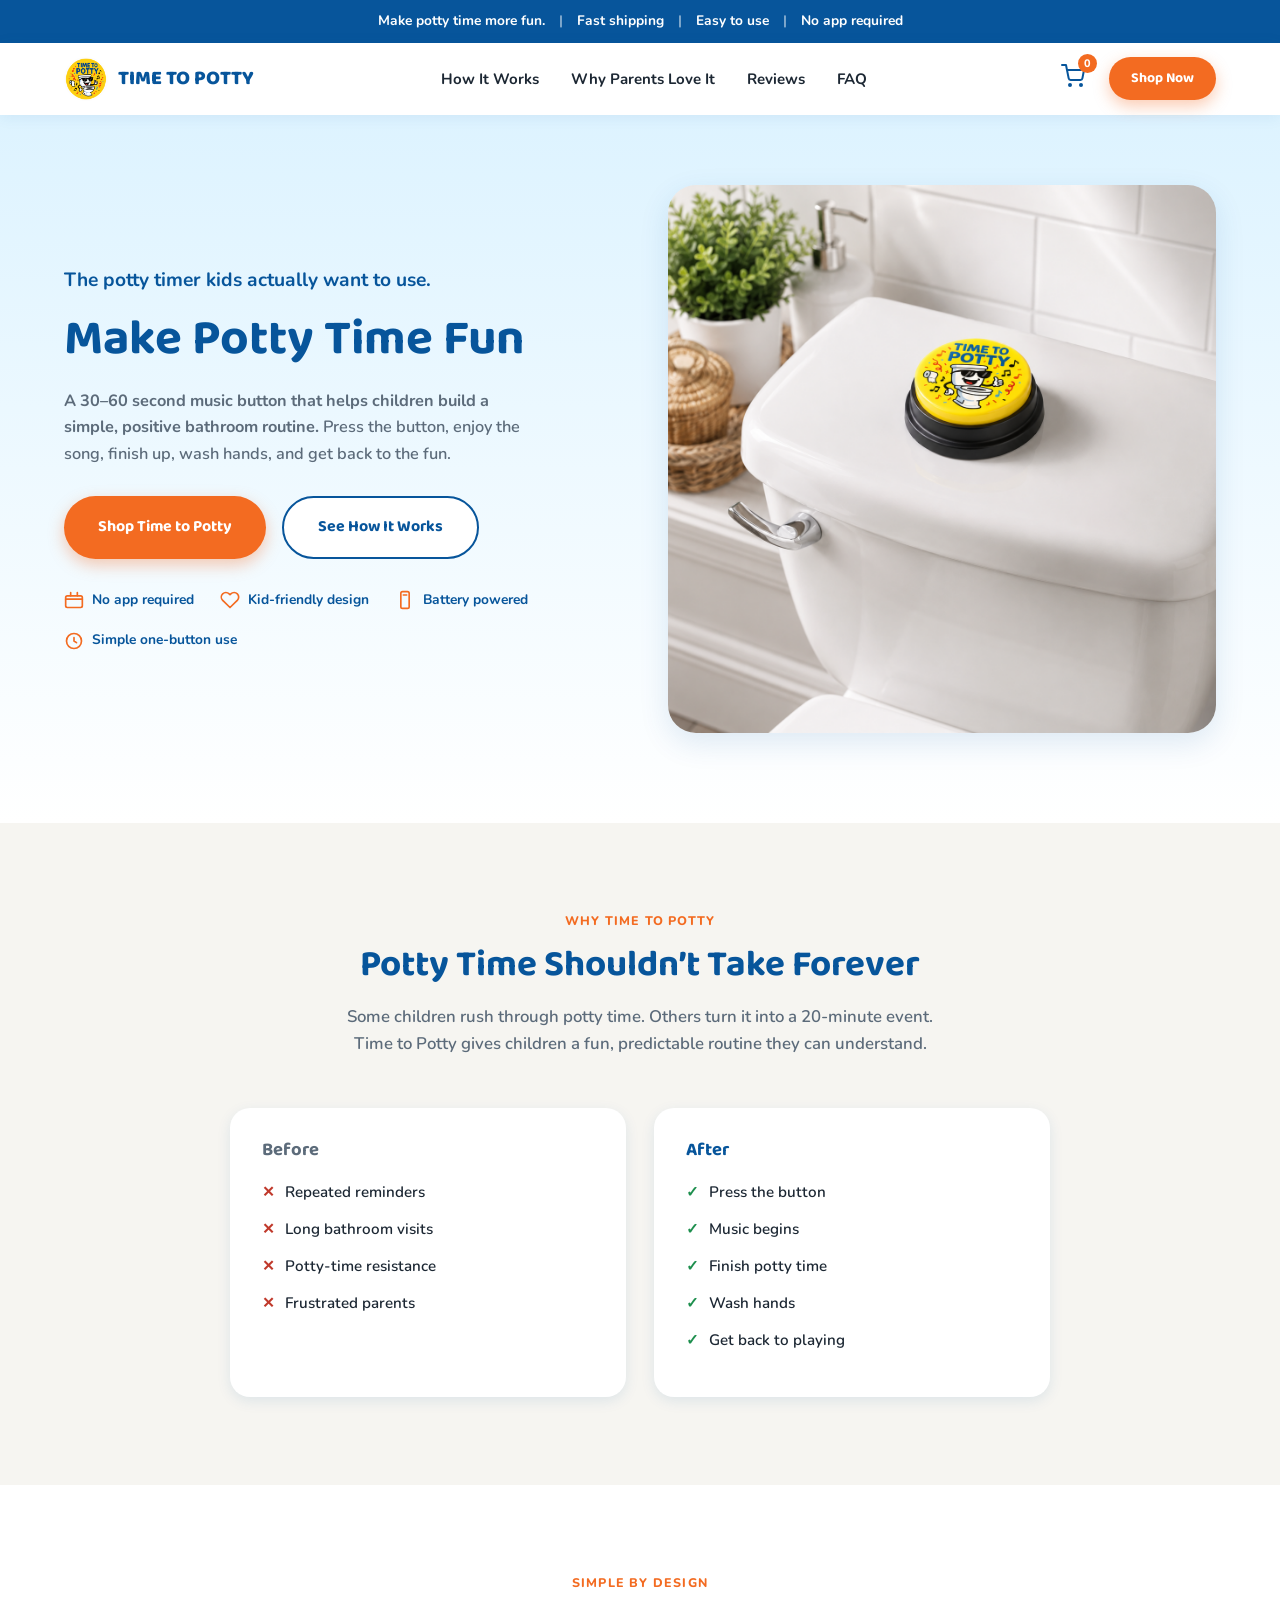
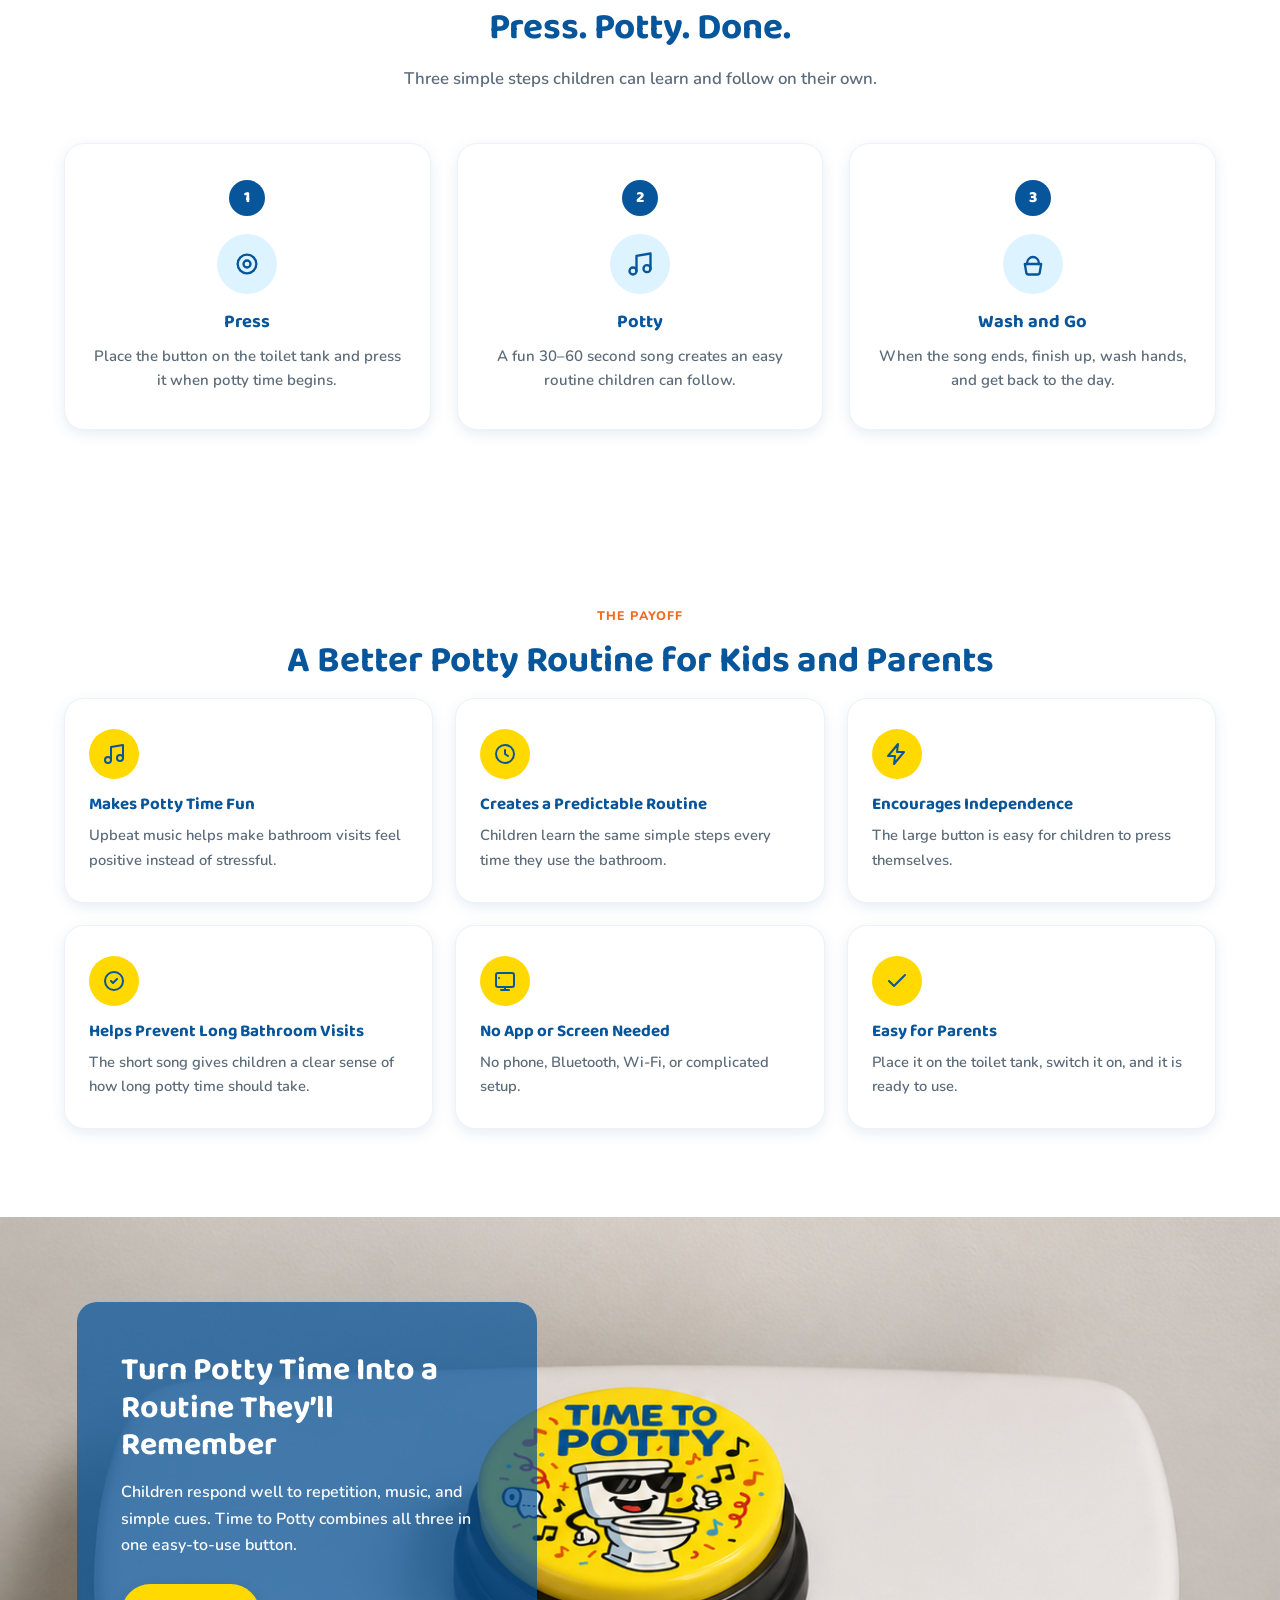
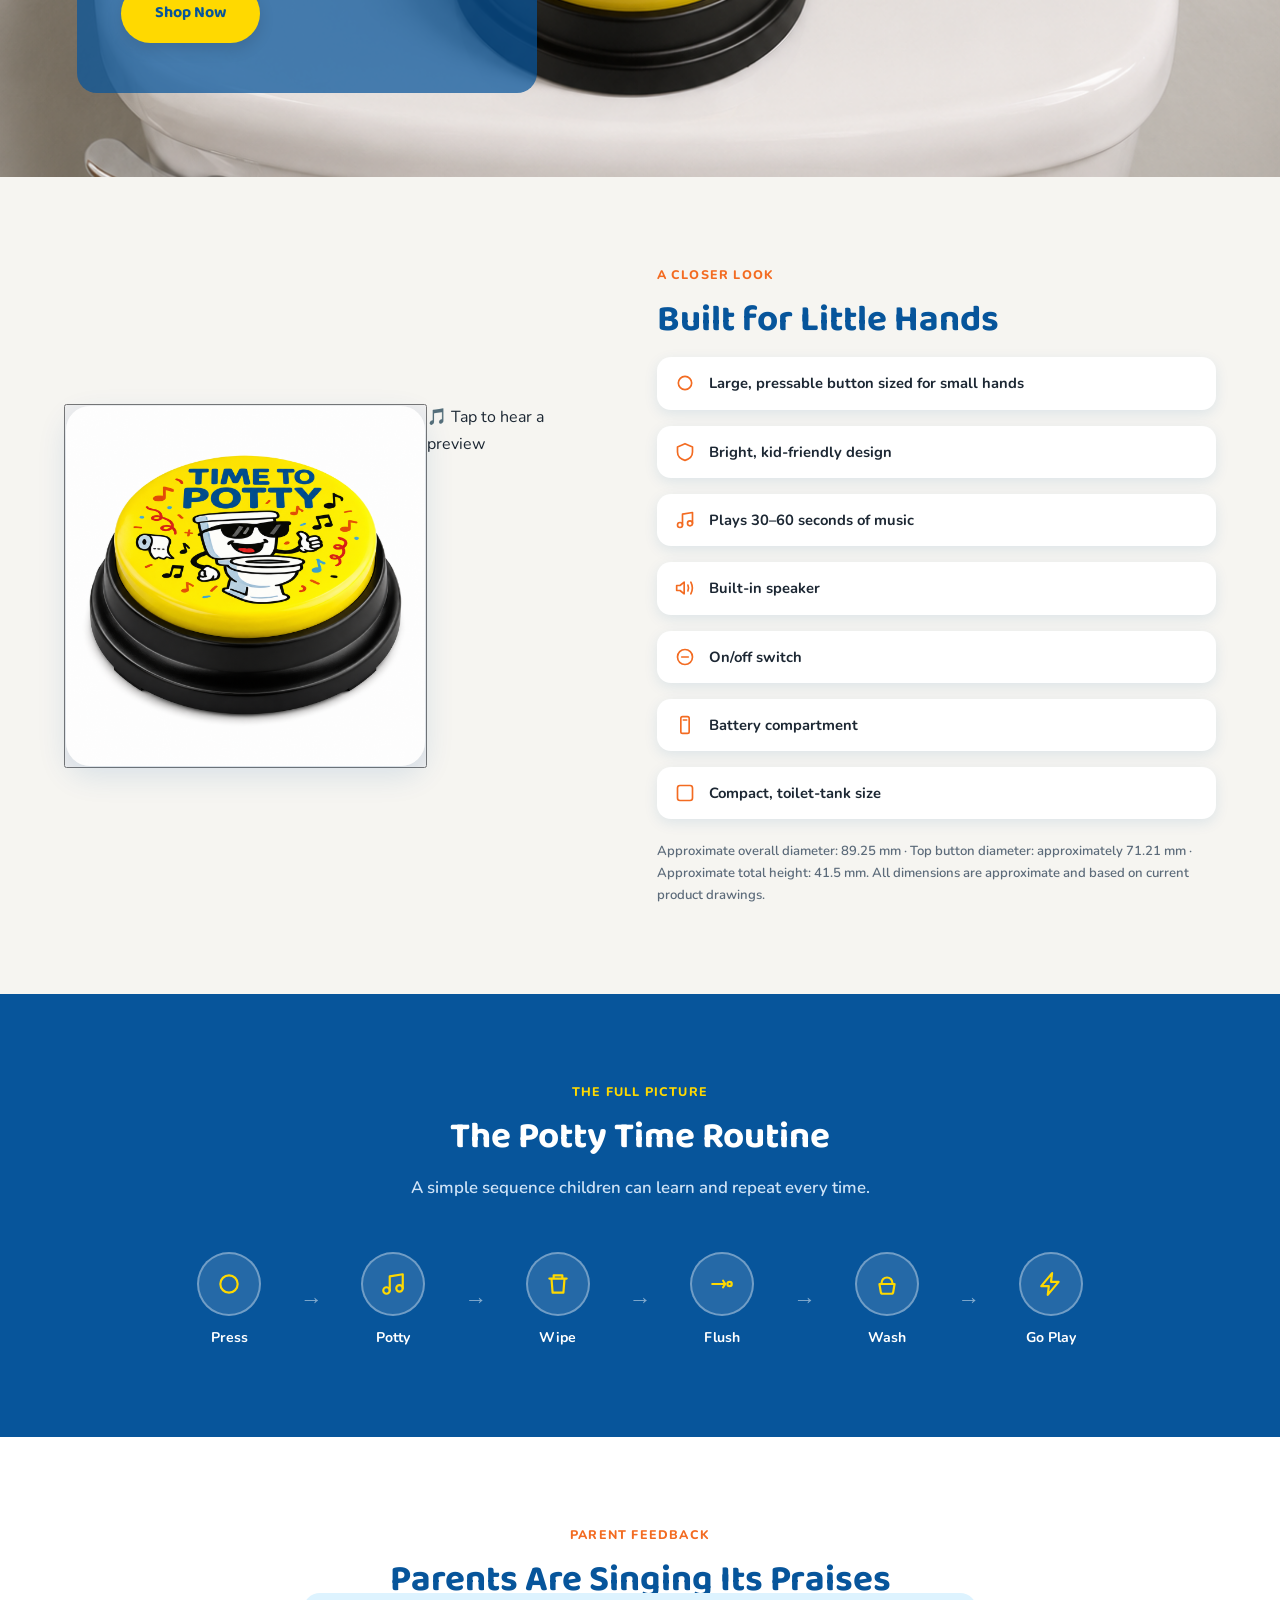
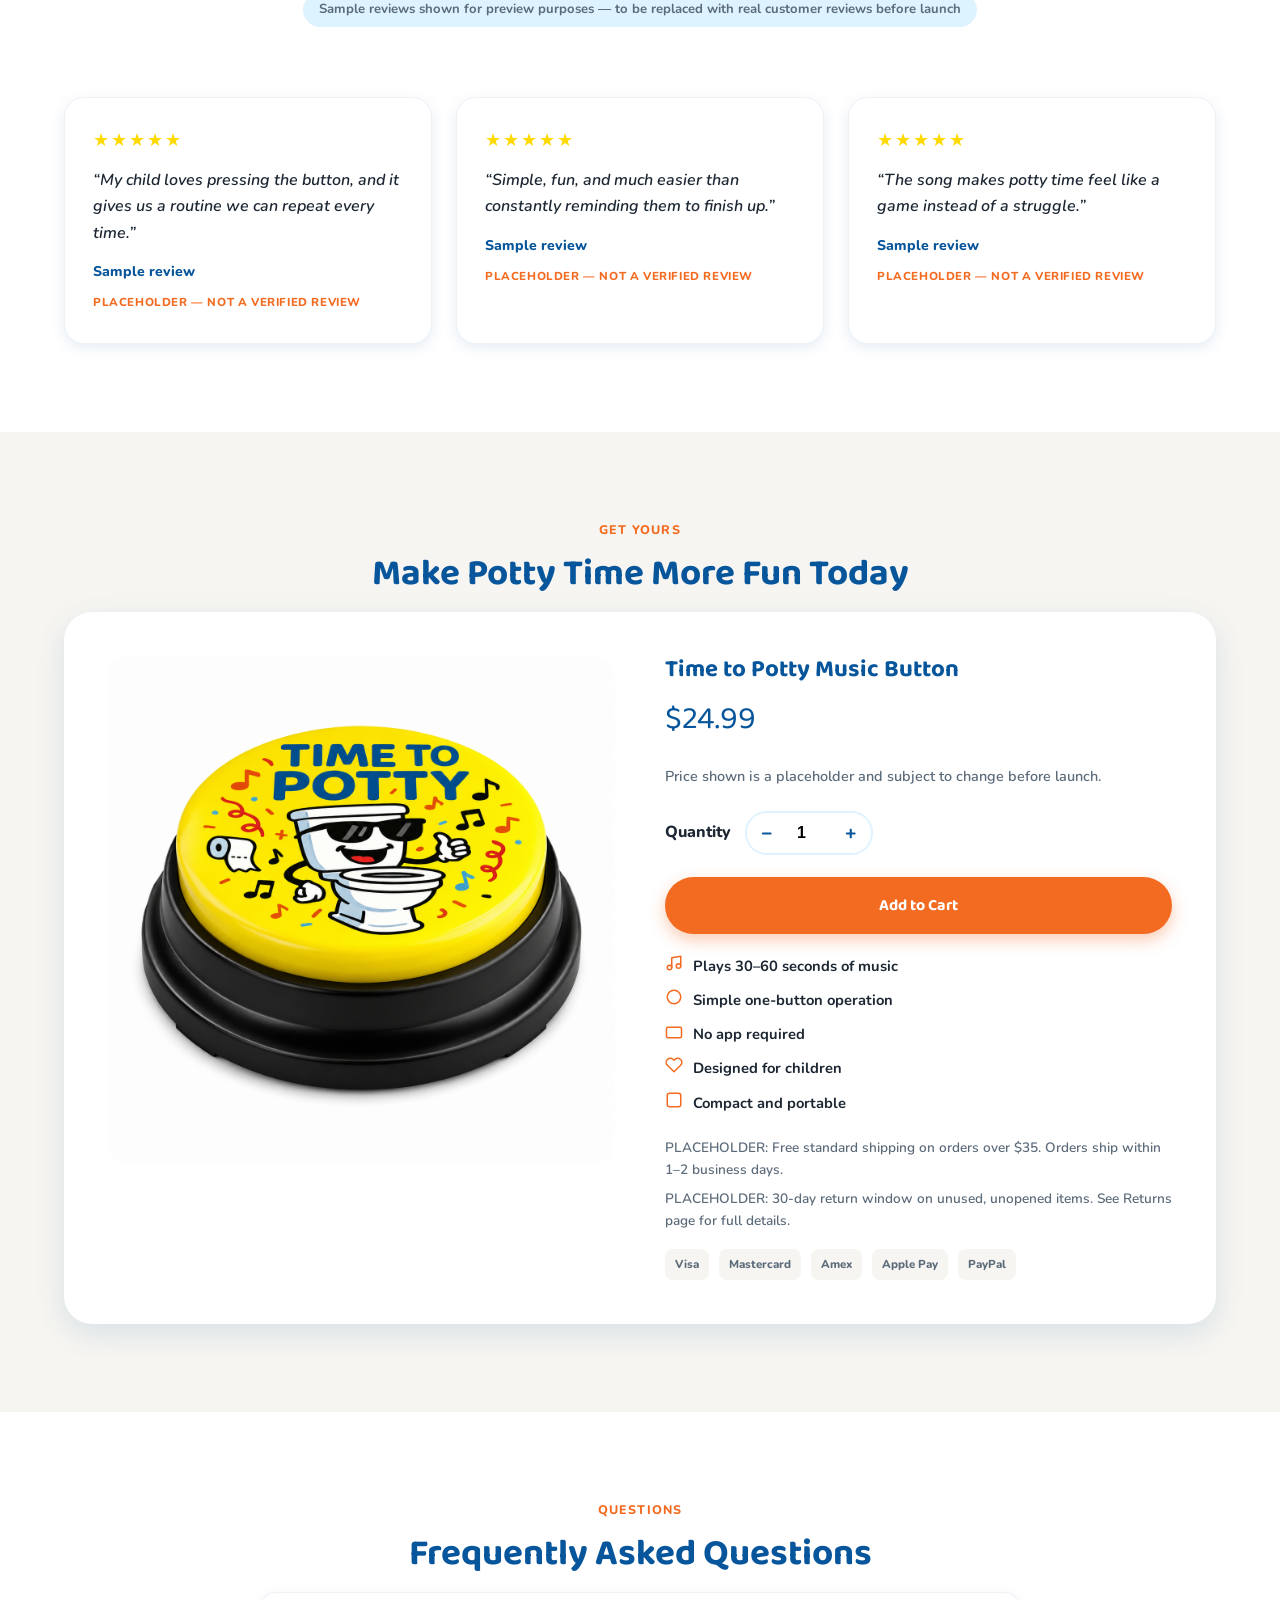
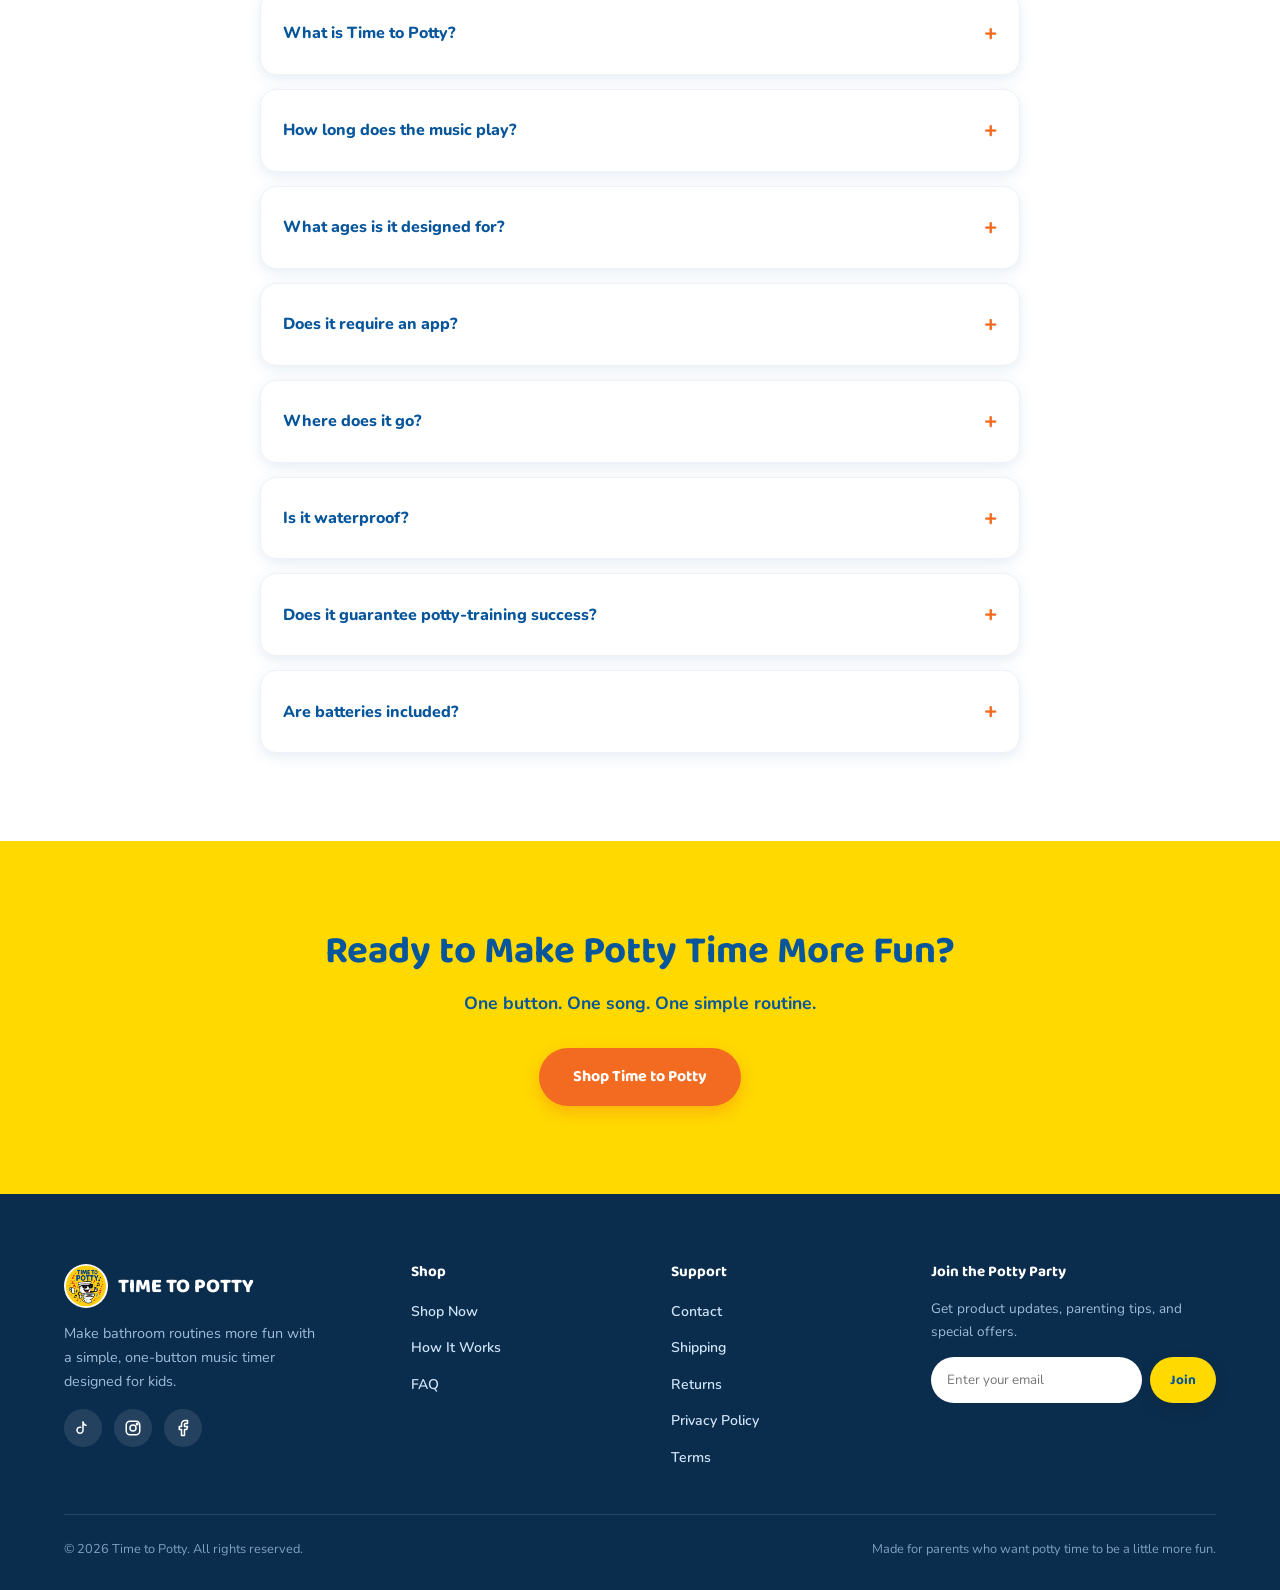
==== commit 9896d775: "Add interactive press-to-preview demo button on product image" ====
--- a/index.html
+++ b/index.html
@@ -219,7 +219,10 @@
 <section class="feature-spec" aria-label="Product features and dimensions">
   <div class="wrap">
     <div class="feature-visual">
-      <img src="time-to-potty-product-front.jpg" alt="Close-up of the Time to Potty music button showing the yellow top, printed artwork, and black base" width="900" height="900">
+      <button type="button" class="press-demo" id="press-demo-btn" aria-label="Press to hear a preview of the Time to Potty song">
+        <img src="time-to-potty-product-front.jpg" alt="Close-up of the Time to Potty music button showing the yellow top, printed artwork, and black base" width="900" height="900">
+      </button>
+      <span class="press-demo-hint" aria-hidden="true">🎵 Tap to hear a preview</span>
     </div>
     <div>
       <span class="section-label" style="text-align:left">A Closer Look</span>
--- a/style.css
+++ b/style.css
@@ -104,8 +104,8 @@
 
 /* LIFESTYLE BANNER */
 .lifestyle{position:relative;padding:0;}
-.lifestyle-media{position:relative;min-height:460px;display:flex;align-items:center;}
-.lifestyle-media img{position:absolute;inset:0;width:100%;height:100%;object-fit:cover;}
+.lifestyle-media{position:relative;min-height:560px;display:flex;align-items:center;}
+.lifestyle-media img{position:absolute;inset:0;width:100%;height:100%;object-fit:cover;object-position:center 22%;}
 .lifestyle-overlay{position:relative;z-index:2;background:rgba(7,85,155,.72);color:#fff;padding:50px 44px;border-radius:var(--radius);max-width:460px;margin-left:6%;}
 .lifestyle-overlay h2{color:#fff;font-size:2rem;margin-bottom:14px;}
 .lifestyle-overlay p{font-weight:600;margin-bottom:26px;}
@@ -114,7 +114,7 @@
 .feature-spec{background:var(--warm-gray);}
 .feature-spec .wrap{display:grid;grid-template-columns:1fr 1.05fr;gap:60px;align-items:center;}
 .feature-visual{position:relative;display:flex;justify-content:center;}
-.feature-visual img{width:100%;max-width:380px;border-radius:24px;box-shadow:var(--shadow);}
+.feature-visual img{width:100%;max-width:380px;height:auto;border-radius:24px;box-shadow:var(--shadow);}
 .callout-list{display:flex;flex-direction:column;gap:16px;}
 .callout-list li{display:flex;gap:14px;align-items:flex-start;background:#fff;border-radius:14px;padding:14px 18px;box-shadow:var(--shadow-sm);font-weight:700;font-size:.92rem;}
 .callout-list li svg{width:20px;height:20px;stroke:var(--orange);flex:none;margin-top:2px;}
@@ -144,7 +144,7 @@
 /* PURCHASE */
 .purchase{background:var(--warm-gray);}
 .purchase-card{display:grid;grid-template-columns:1fr 1fr;gap:50px;background:#fff;border-radius:28px;box-shadow:var(--shadow);padding:44px;align-items:start;}
-.purchase-card img{border-radius:20px;width:100%;}
+.purchase-card img{border-radius:20px;width:100%;height:auto;}
 .price-row{display:flex;align-items:baseline;gap:12px;margin:10px 0 18px;}
 .price-now{font-family:'Baloo 2';font-size:2rem;color:var(--blue);}
 .price-was{text-decoration:line-through;color:var(--muted);font-weight:700;}
@@ -215,7 +215,9 @@
   .footer-grid{grid-template-columns:1fr 1fr;}
   .routine-row{flex-direction:column;}
   .routine-arrow{transform:rotate(90deg);}
-  .lifestyle-overlay{margin:0 20px;padding:34px 26px;}
+  .lifestyle-media{display:flex;flex-direction:column;min-height:auto;}
+  .lifestyle-media img{position:static;width:100%;height:auto;object-fit:cover;object-position:center;}
+  .lifestyle-overlay{position:static;z-index:auto;background:var(--blue);max-width:none;margin:0;padding:34px 26px;border-radius:0;}
   .sticky-cart{display:flex;transform:translateY(110%);transition:transform .25s ease;}
   .sticky-cart.show{transform:translateY(0);}
 }
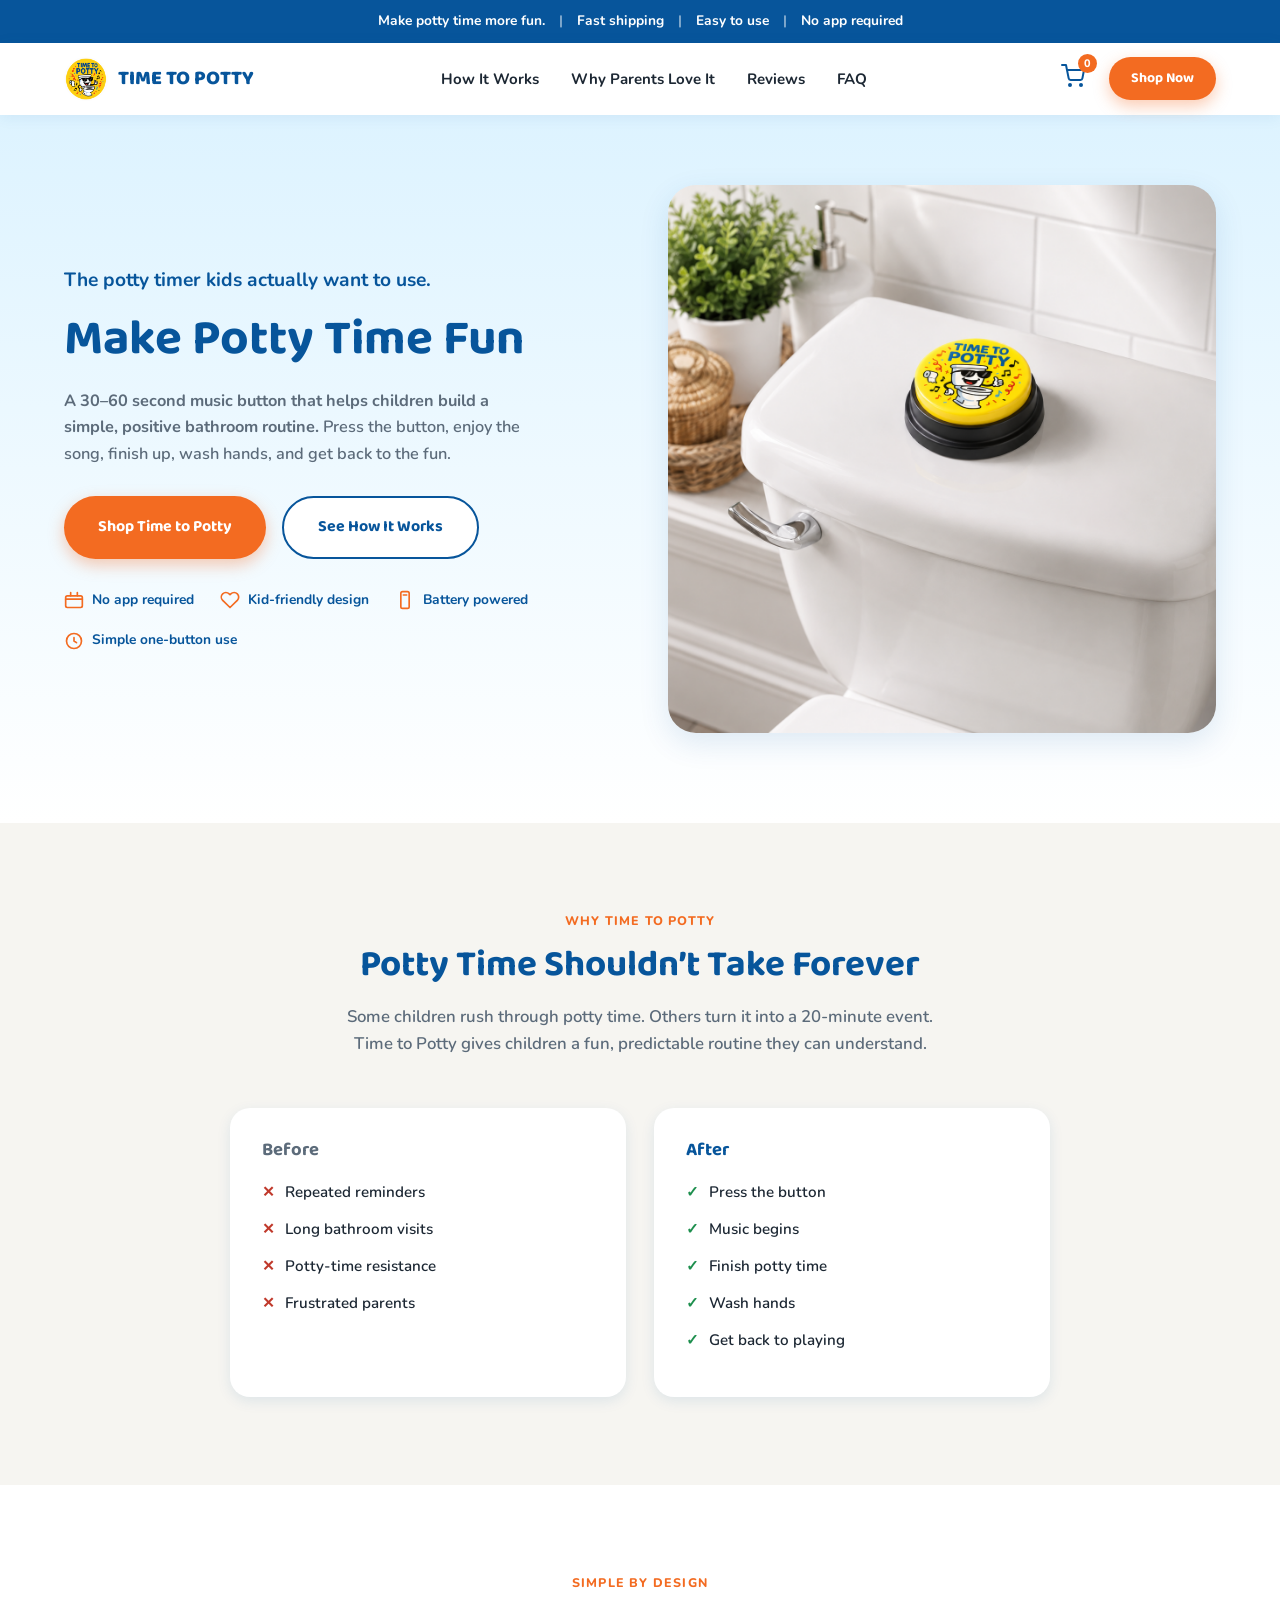
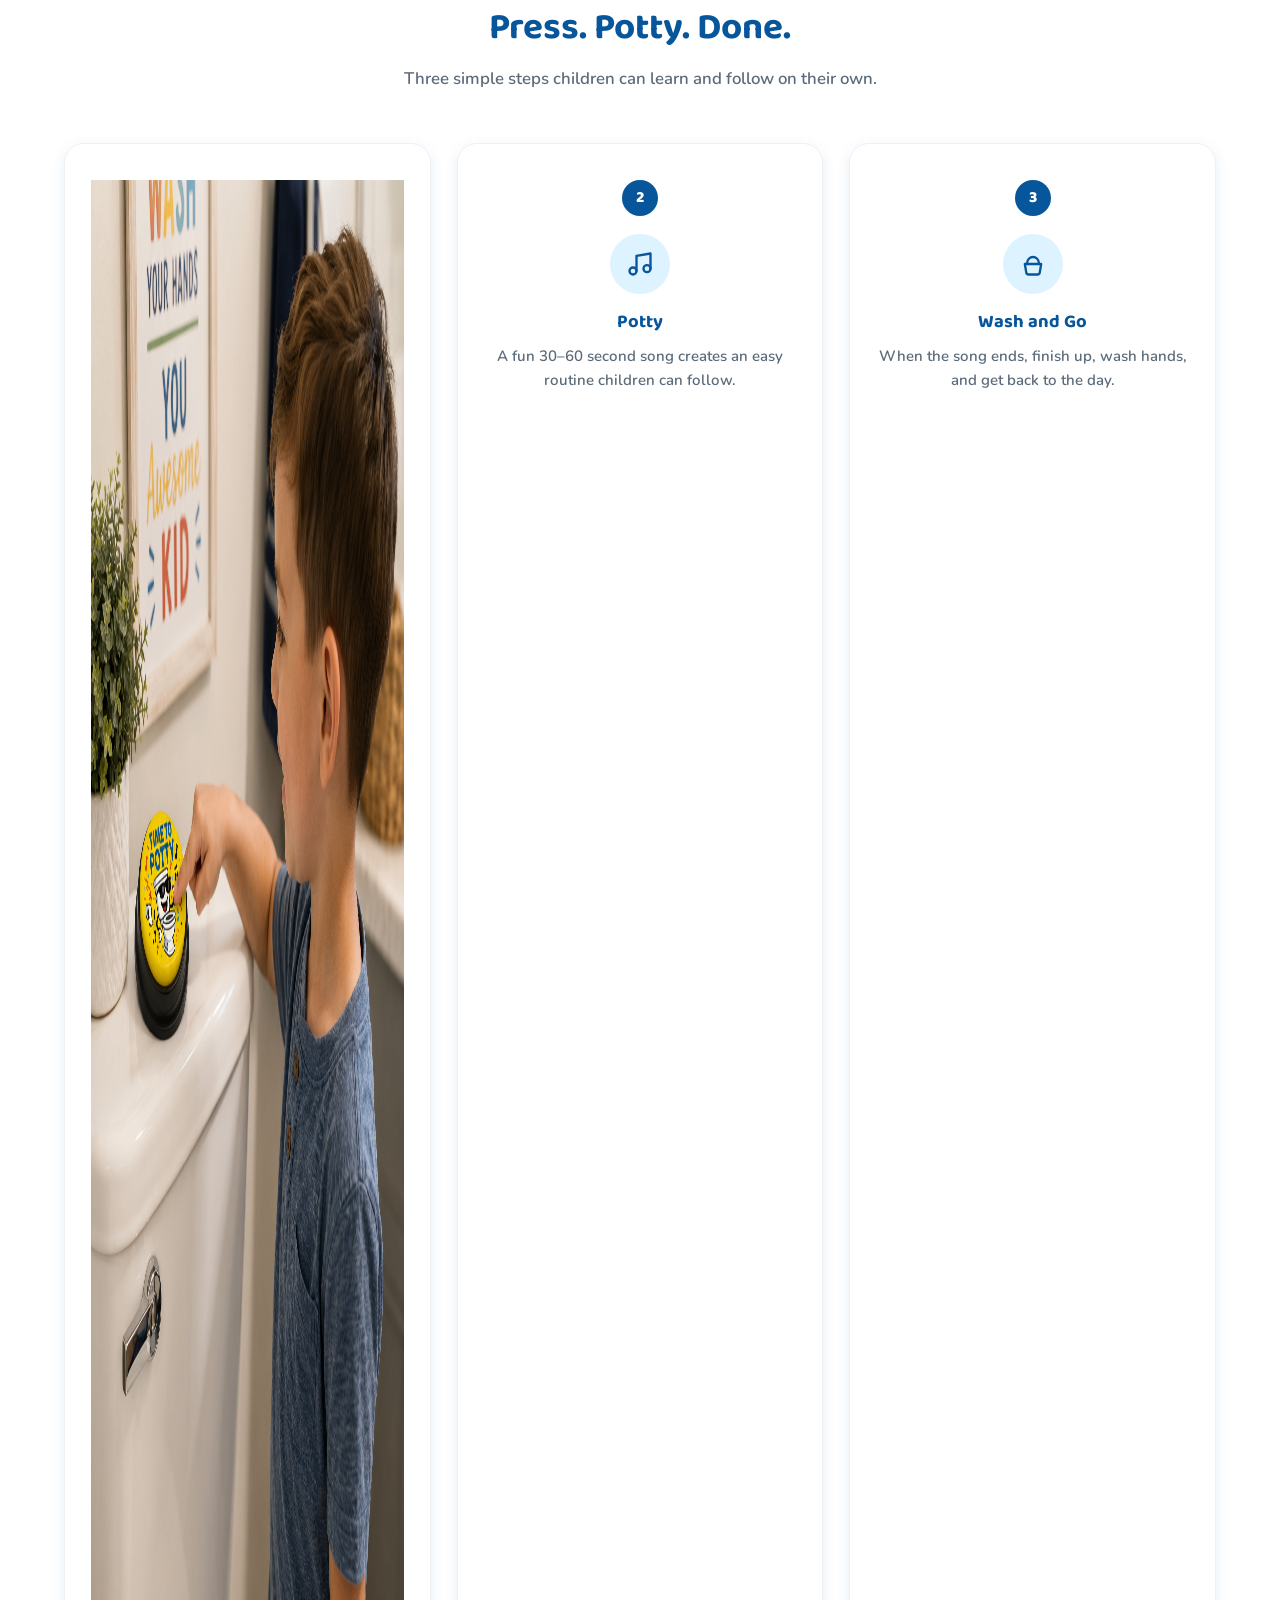
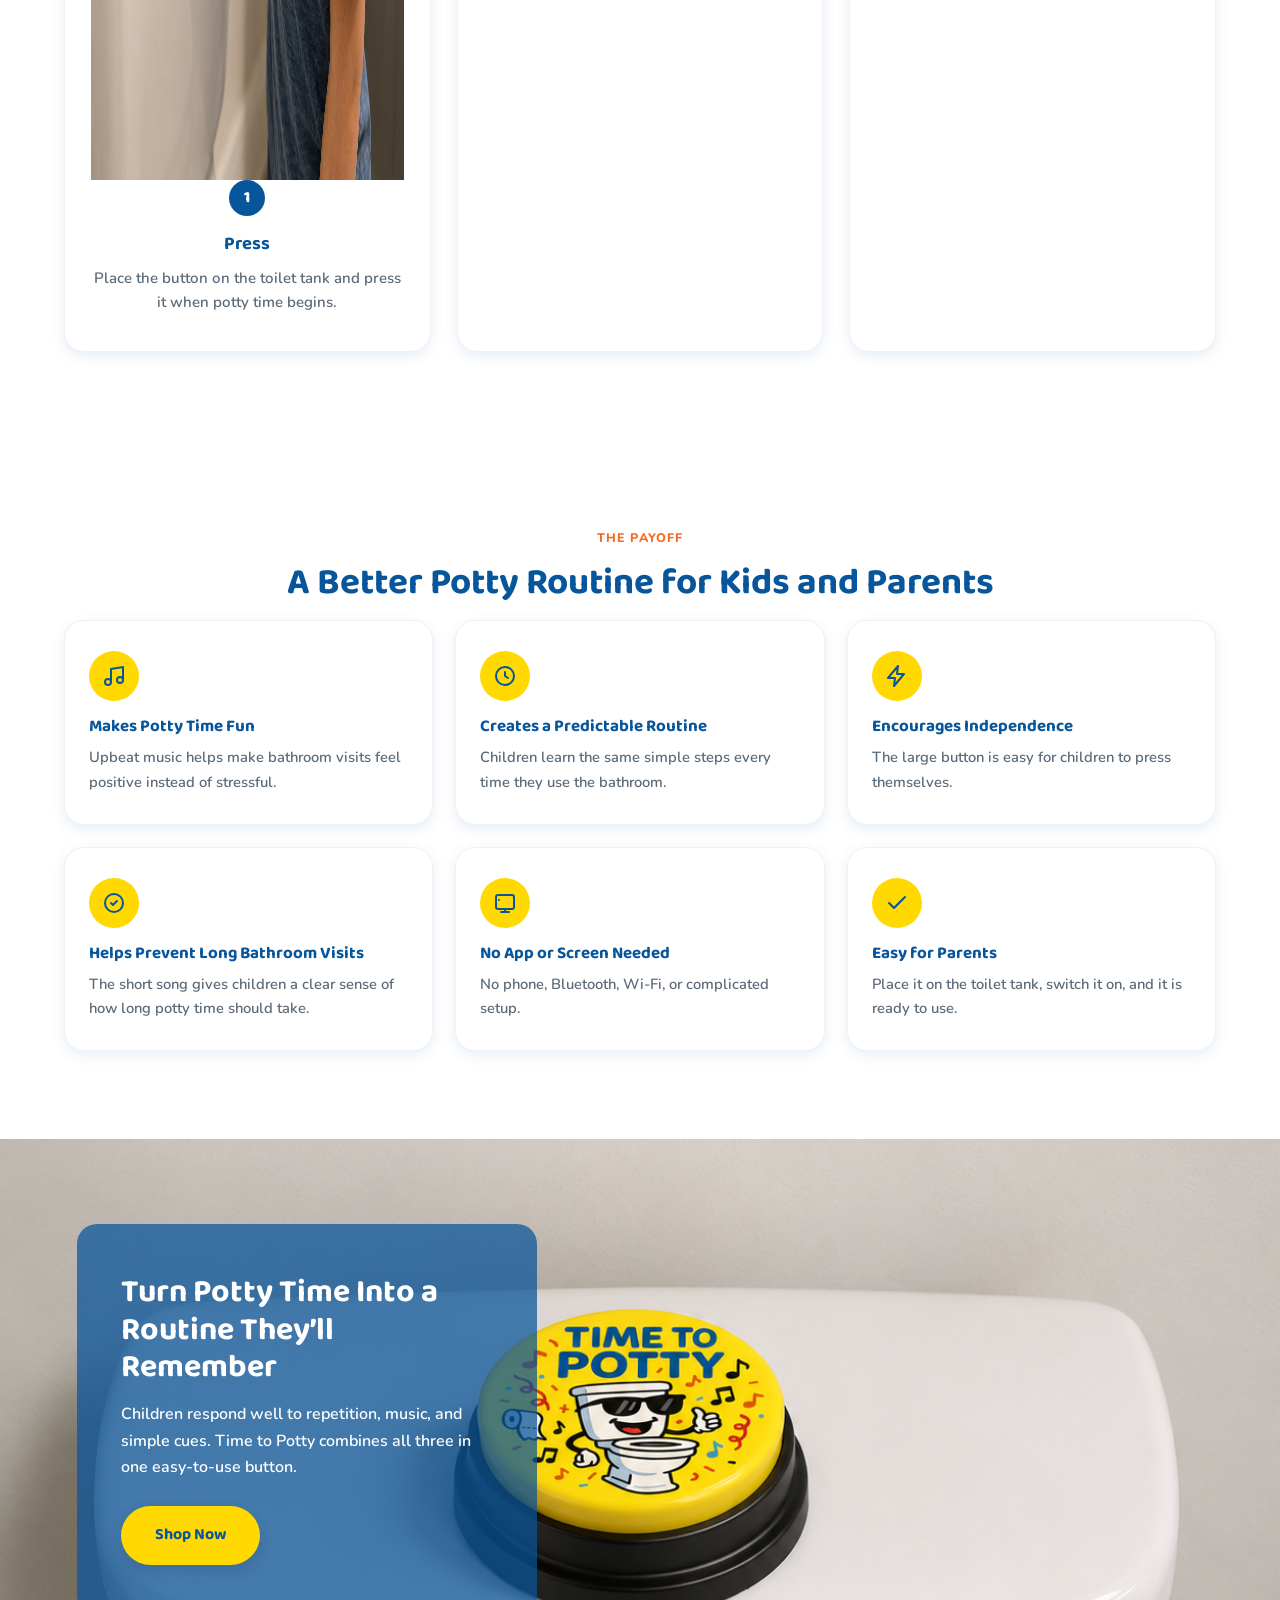
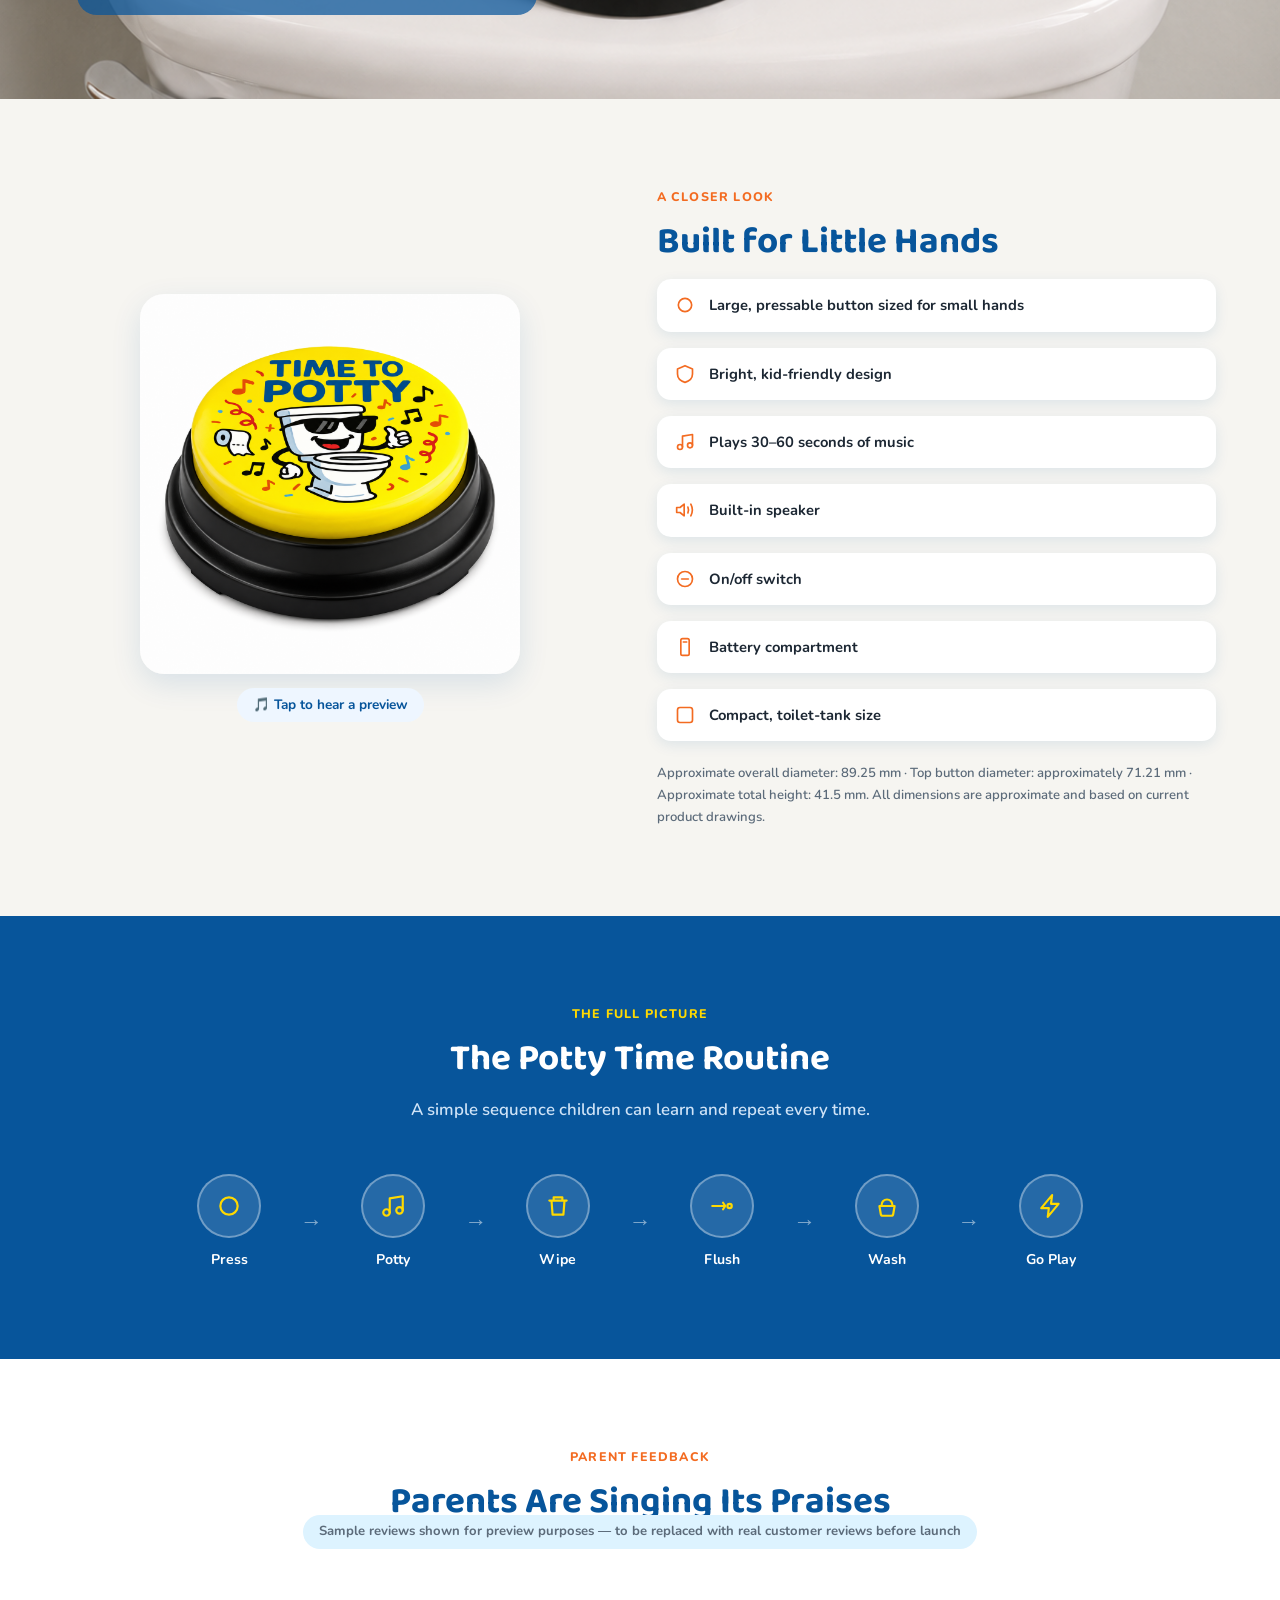
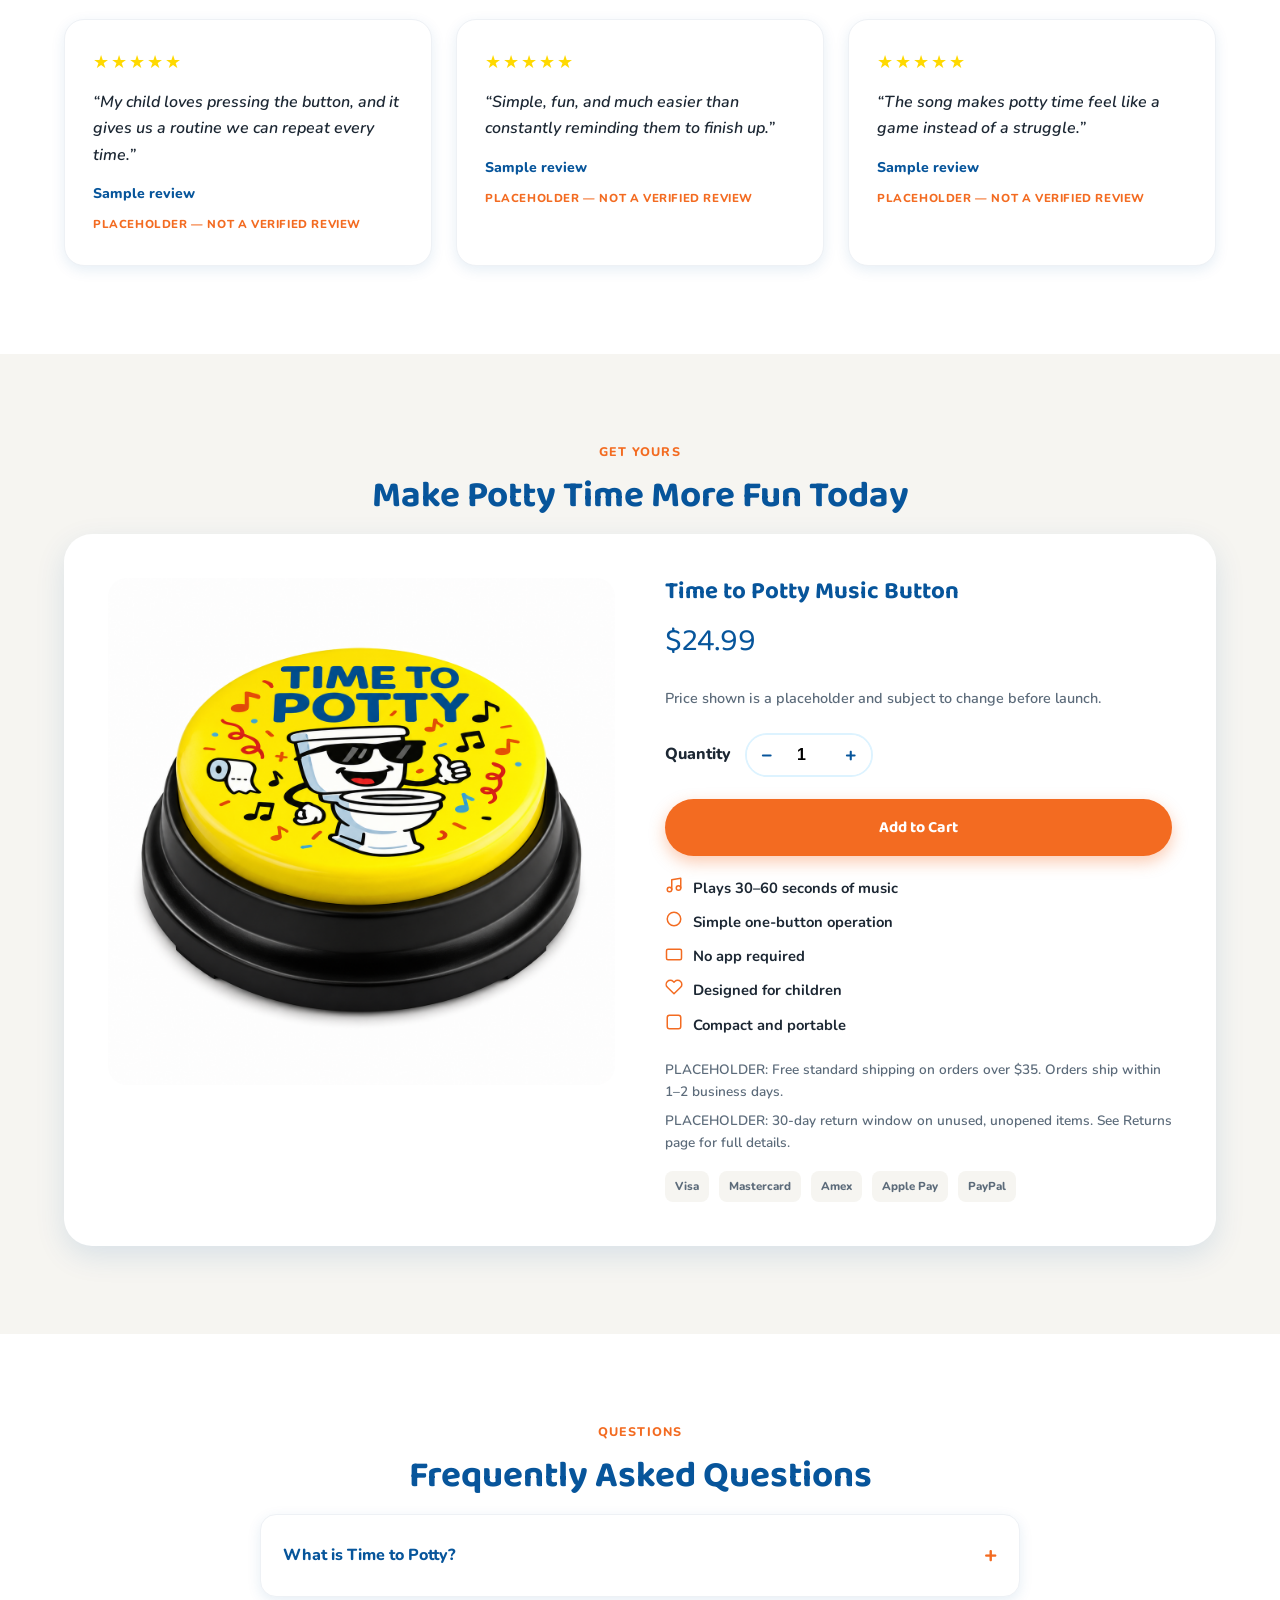
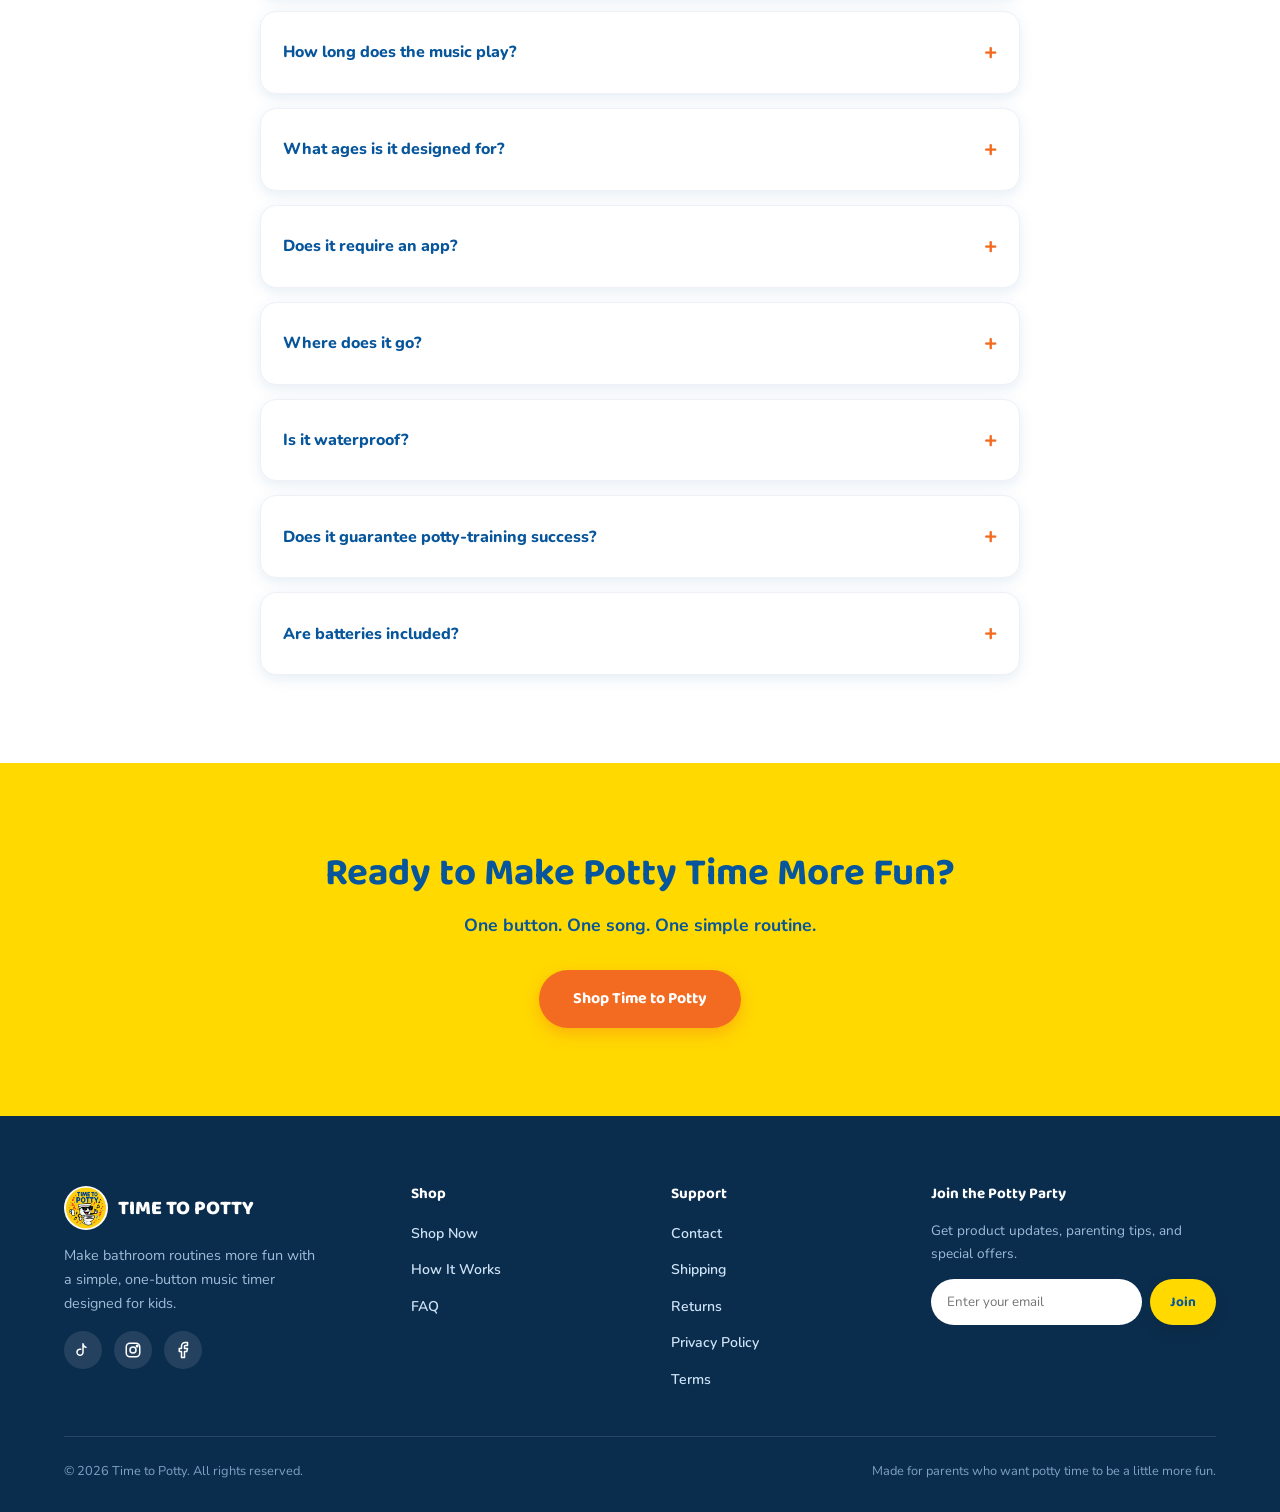
==== commit 3376427f: "Add lifestyle photo to step 1 (Press) card" ====
--- a/index.html
+++ b/index.html
@@ -144,9 +144,9 @@
     <h2 class="section-title">Press. Potty. Done.</h2>
     <p class="section-sub">Three simple steps children can learn and follow on their own.</p>
     <div class="steps3">
-      <div class="step-card">
+      <div class="step-card step-card-photo">
+        <img class="step-photo" src="time-to-potty-step-press.jpg" alt="A young boy pressing the Time to Potty button on top of a toilet tank" width="1233" height="1600">
         <div class="step-num">1</div>
-        <div class="step-icon"><svg viewBox="0 0 24 24" fill="none" stroke-width="2" stroke-linecap="round" stroke-linejoin="round"><circle cx="12" cy="12" r="8"/><circle cx="12" cy="12" r="3"/></svg></div>
         <h3>Press</h3>
         <p>Place the button on the toilet tank and press it when potty time begins.</p>
       </div>
--- a/style.css
+++ b/style.css
@@ -113,8 +113,15 @@
 /* PRODUCT FEATURE / SPEC */
 .feature-spec{background:var(--warm-gray);}
 .feature-spec .wrap{display:grid;grid-template-columns:1fr 1.05fr;gap:60px;align-items:center;}
-.feature-visual{position:relative;display:flex;justify-content:center;}
+.feature-visual{position:relative;display:flex;flex-direction:column;align-items:center;gap:14px;}
 .feature-visual img{width:100%;max-width:380px;height:auto;border-radius:24px;box-shadow:var(--shadow);}
+.press-demo{border:none;background:none;padding:0;margin:0;cursor:pointer;display:block;border-radius:24px;transition:transform .12s ease;}
+.press-demo img{transition:box-shadow .12s ease;}
+.press-demo:hover img{box-shadow:0 16px 34px rgba(0,0,0,.2);}
+.press-demo:active,.press-demo.is-pressed{transform:scale(.94);}
+.press-demo:active img,.press-demo.is-pressed img{box-shadow:0 6px 14px rgba(0,0,0,.16);}
+.press-demo:focus-visible{outline:3px solid var(--blue);outline-offset:4px;}
+.press-demo-hint{font-weight:700;font-size:.85rem;color:var(--blue);background:#eef6ff;border-radius:999px;padding:6px 16px;}
 .callout-list{display:flex;flex-direction:column;gap:16px;}
 .callout-list li{display:flex;gap:14px;align-items:flex-start;background:#fff;border-radius:14px;padding:14px 18px;box-shadow:var(--shadow-sm);font-weight:700;font-size:.92rem;}
 .callout-list li svg{width:20px;height:20px;stroke:var(--orange);flex:none;margin-top:2px;}
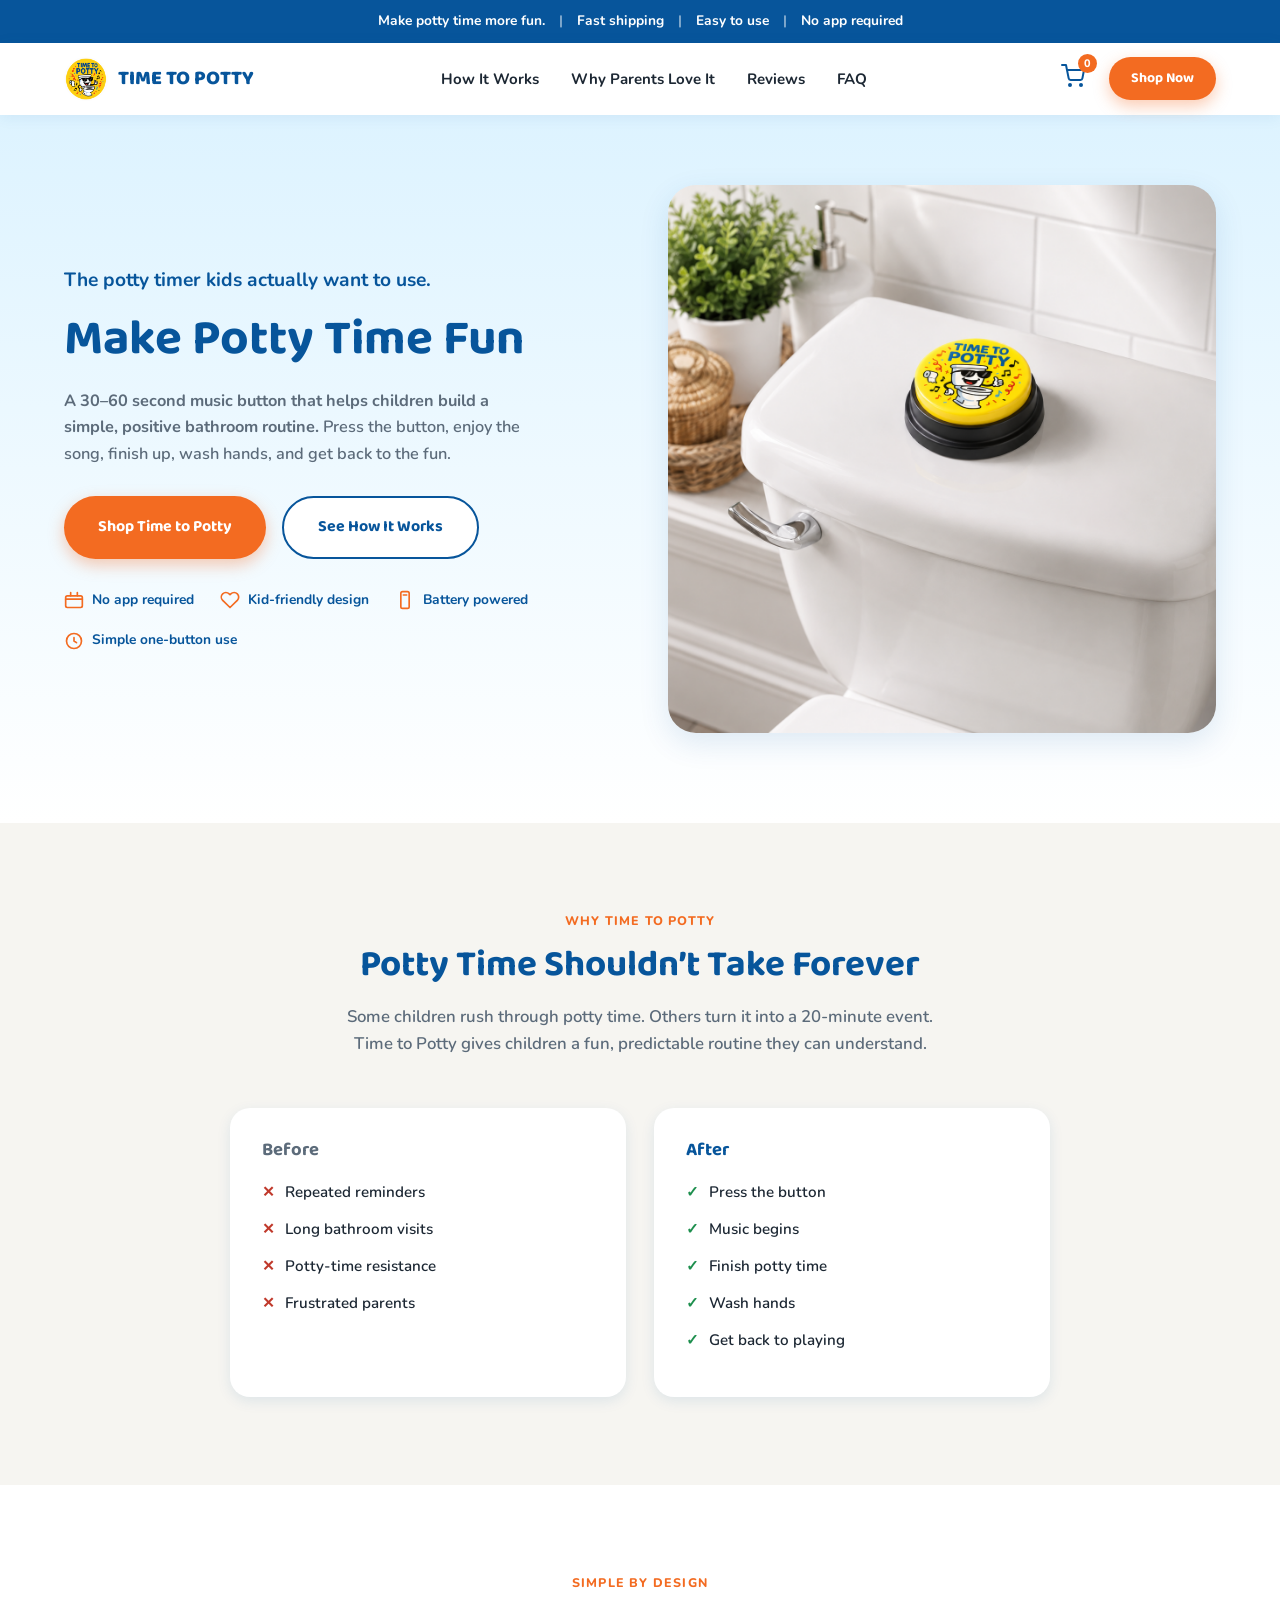
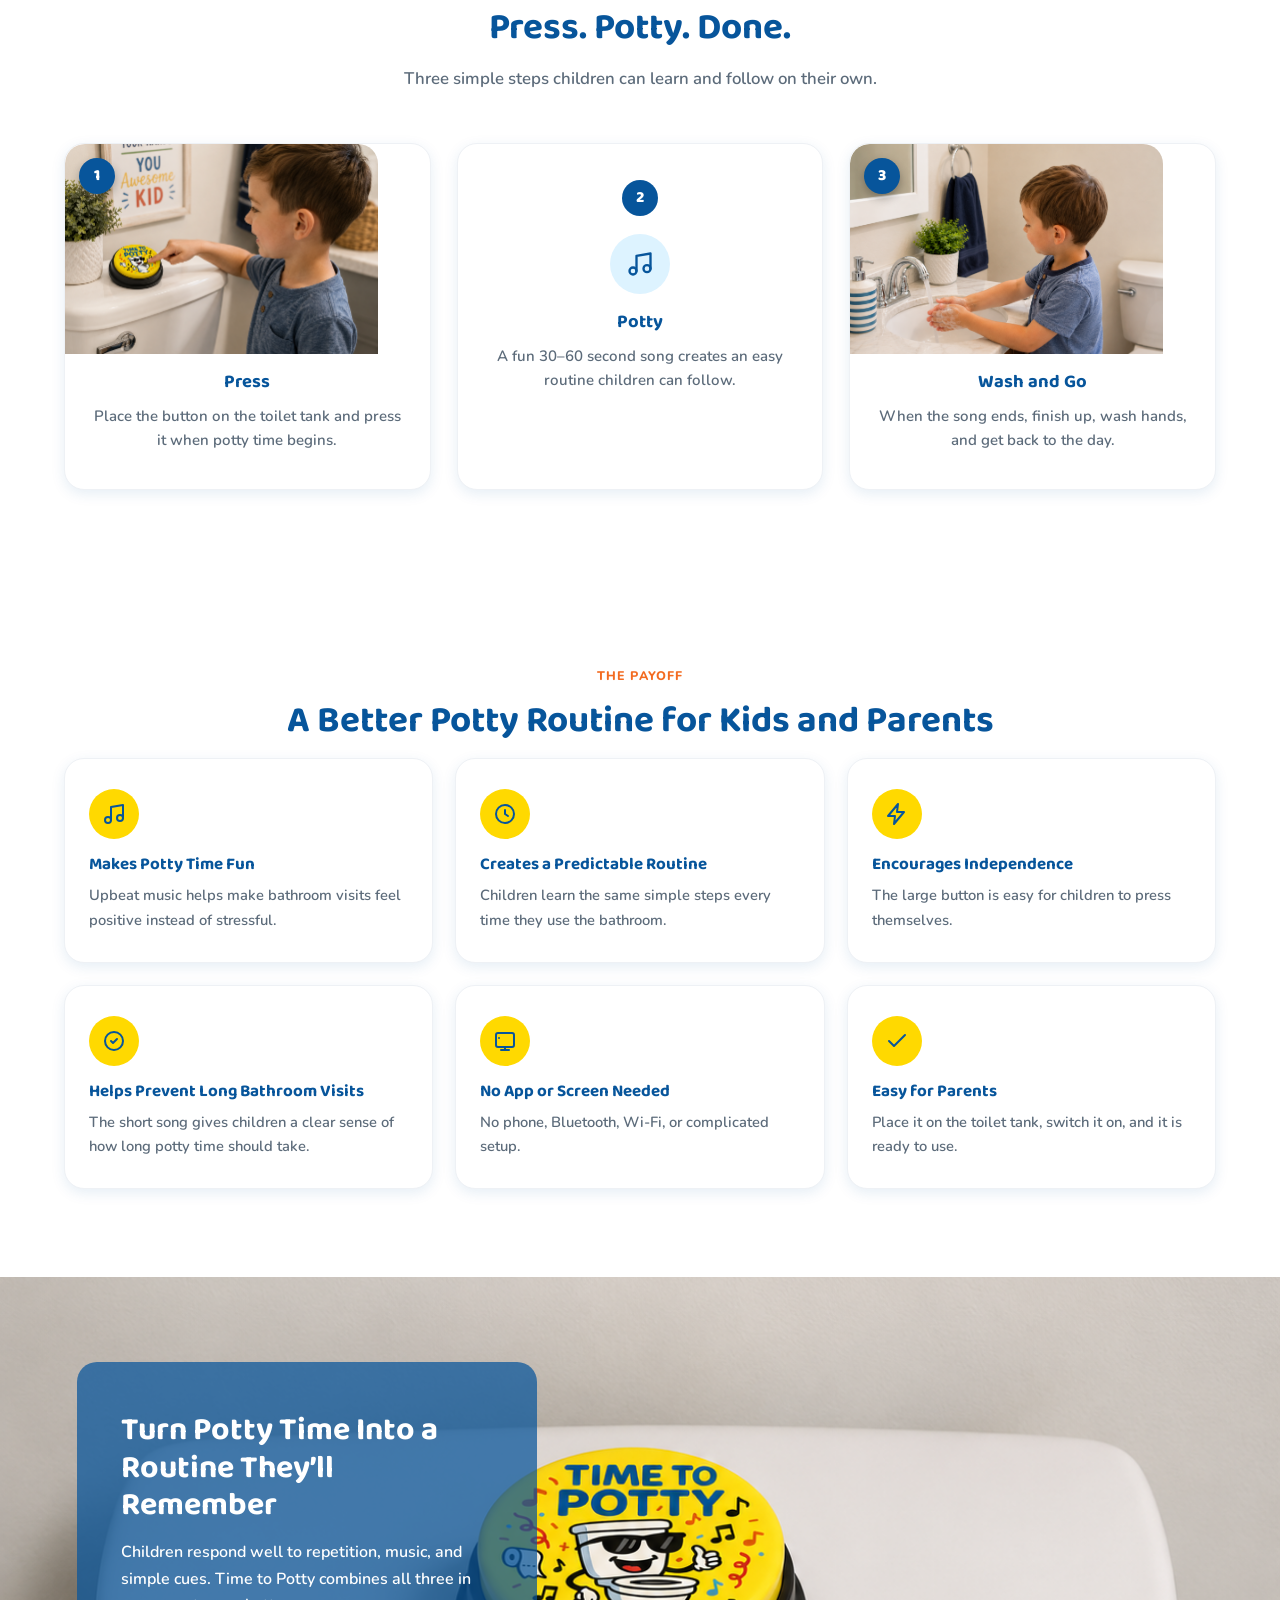
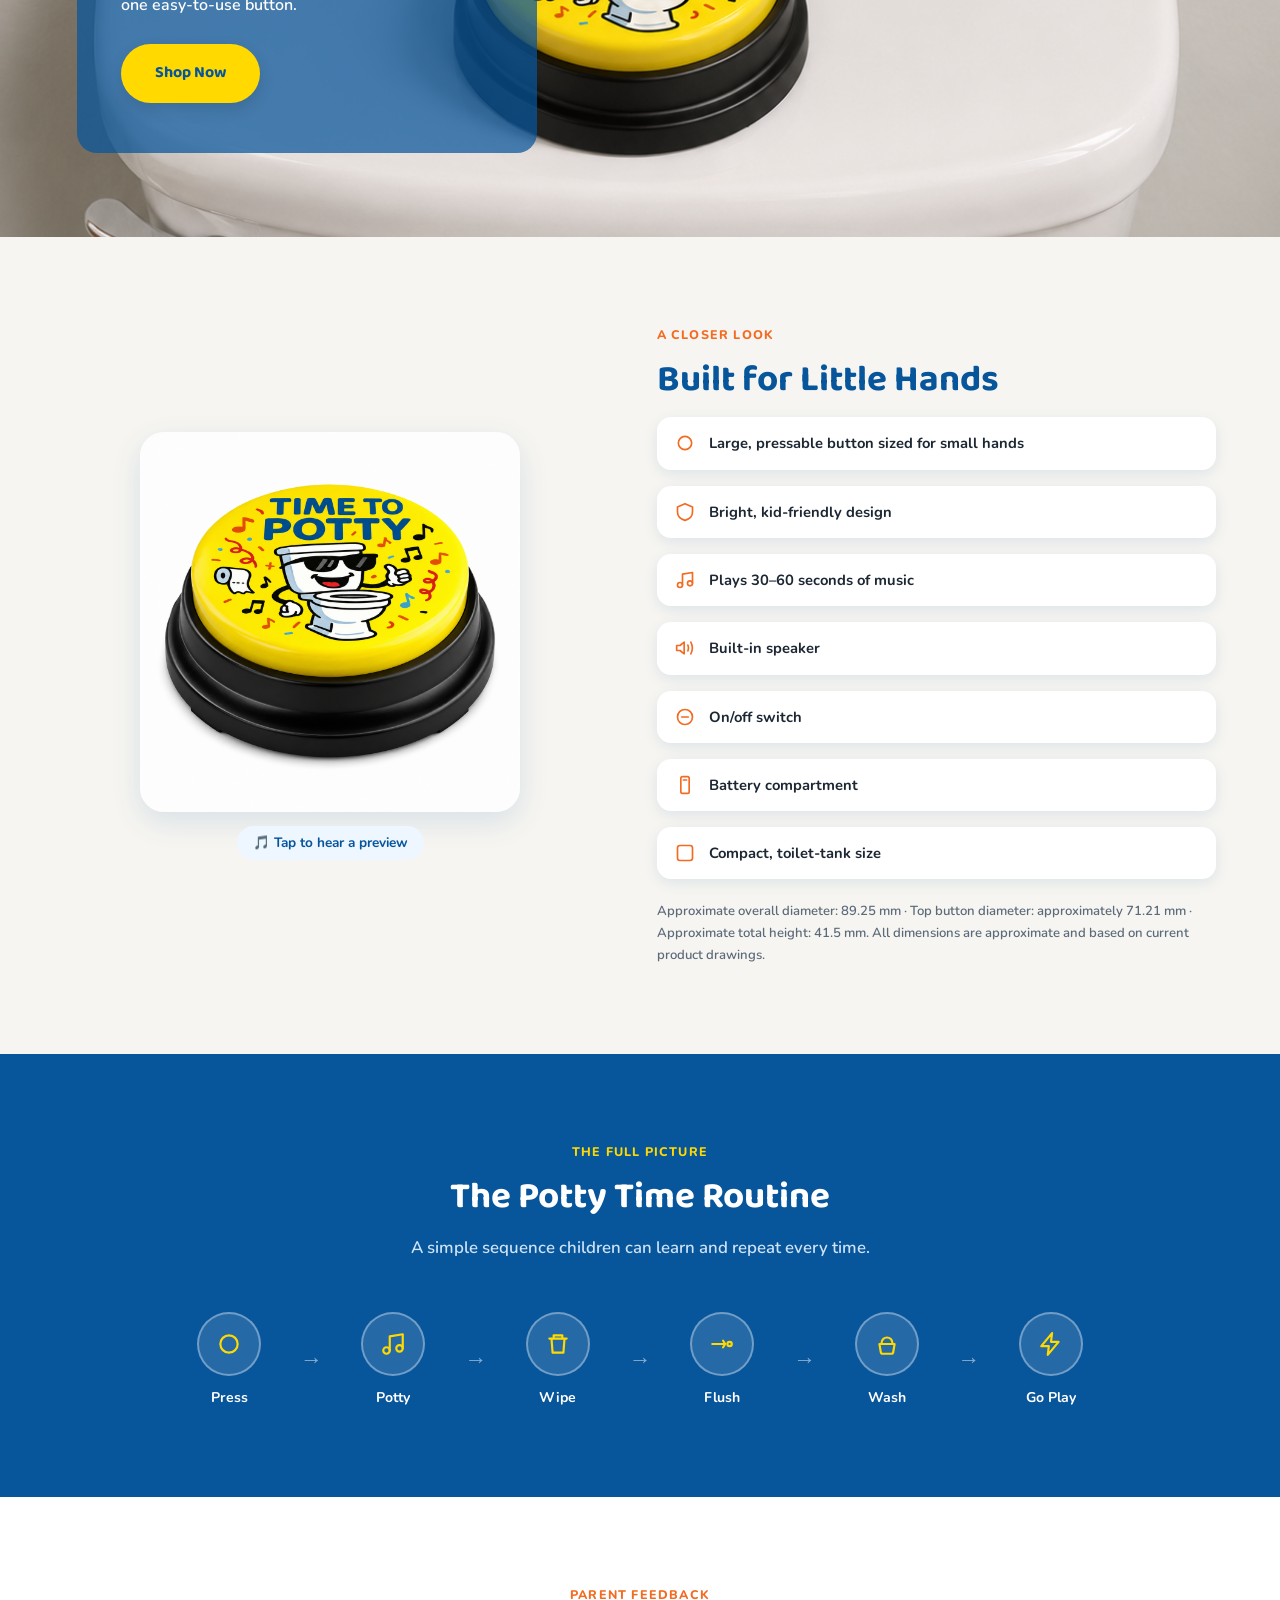
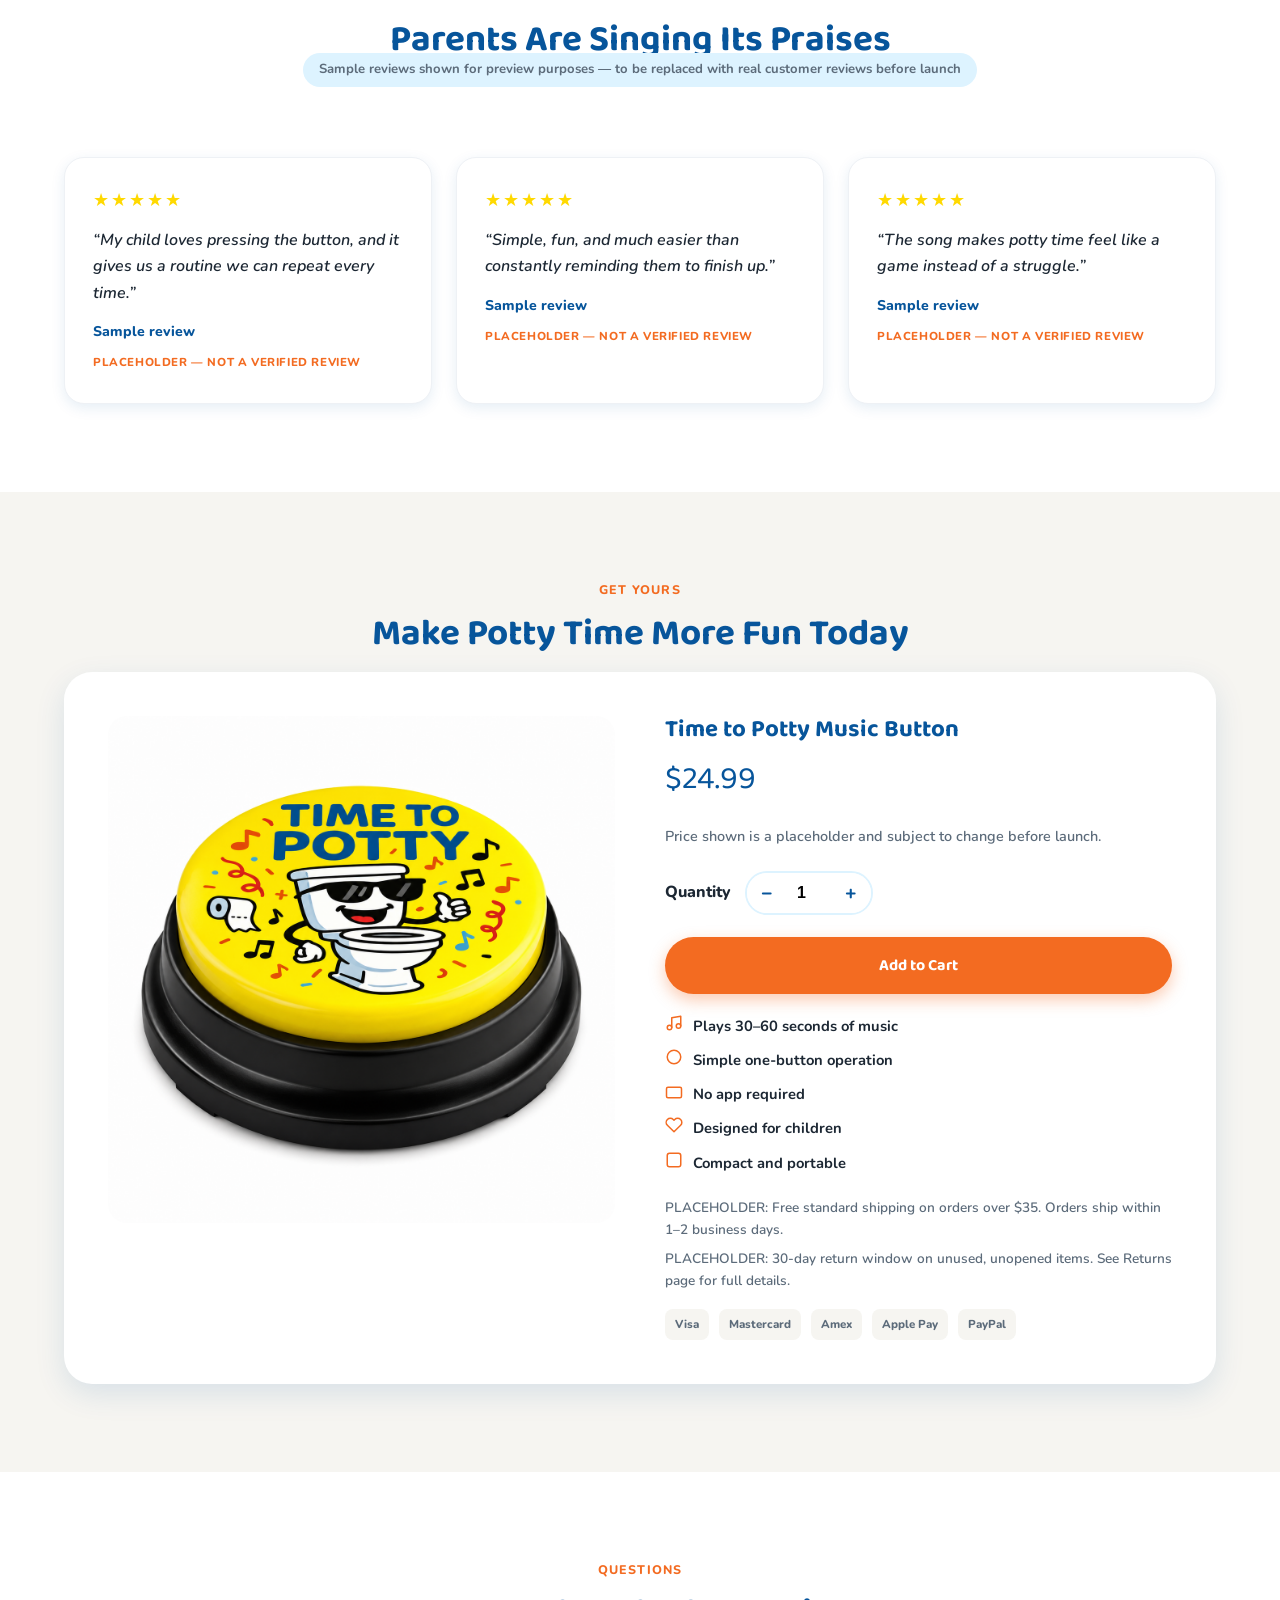
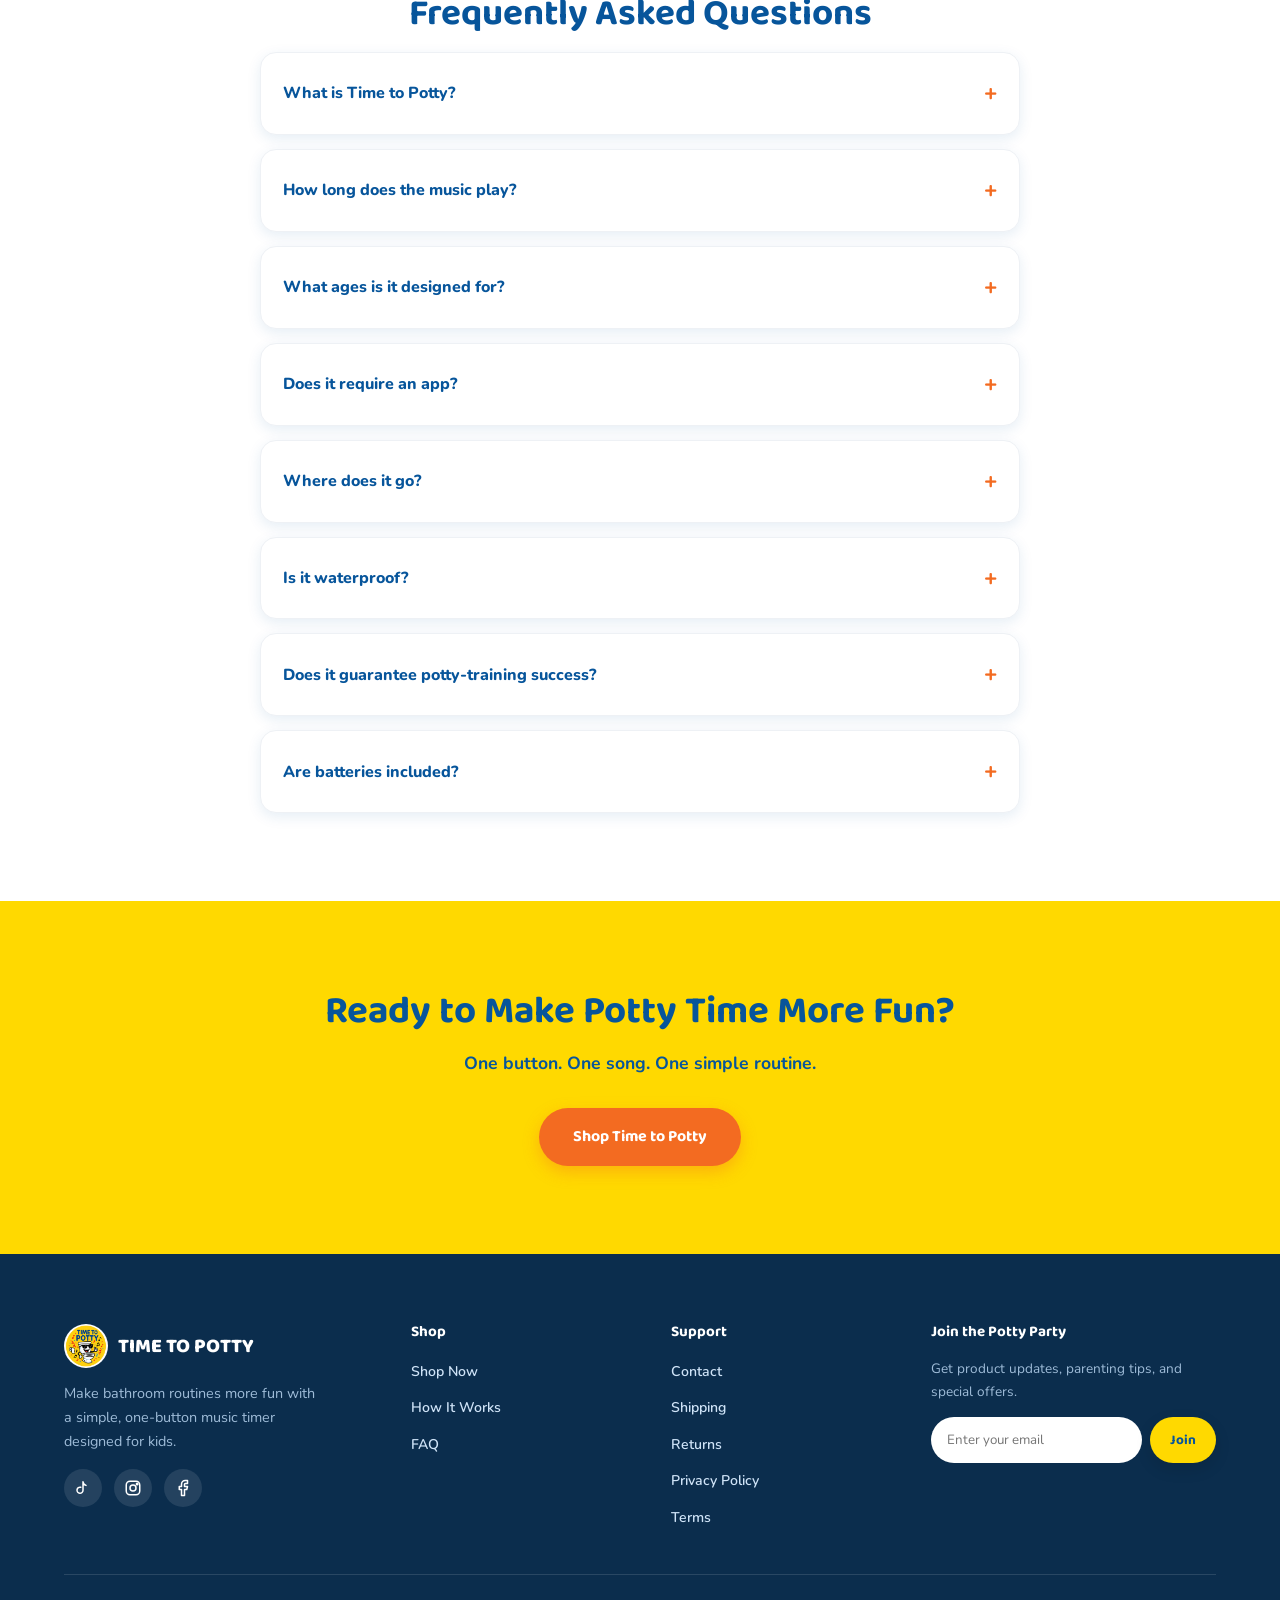
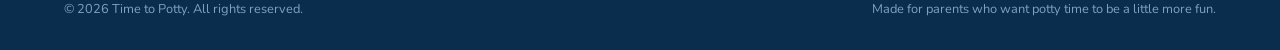
==== commit 7eb22eea: "Add lifestyle photo to step 3 (Wash and Go) card" ====
--- a/index.html
+++ b/index.html
@@ -156,9 +156,9 @@
         <h3>Potty</h3>
         <p>A fun 30–60 second song creates an easy routine children can follow.</p>
       </div>
-      <div class="step-card">
+      <div class="step-card step-card-photo">
+        <img class="step-photo" src="time-to-potty-step-wash.jpg" alt="A young boy washing his hands with soap at the bathroom sink" width="1402" height="1120">
         <div class="step-num">3</div>
-        <div class="step-icon"><svg viewBox="0 0 24 24" fill="none" stroke-width="2" stroke-linecap="round" stroke-linejoin="round"><path d="M7 12v-1a5 5 0 0 1 10 0v1"/><path d="M5 12h14l-1.2 7.2a2 2 0 0 1-2 1.8H8.2a2 2 0 0 1-2-1.8Z"/></svg></div>
         <h3>Wash and Go</h3>
         <p>When the song ends, finish up, wash hands, and get back to the day.</p>
       </div>
--- a/style.css
+++ b/style.css
@@ -91,6 +91,9 @@
 .step-num{width:36px;height:36px;border-radius:50%;background:var(--blue);color:#fff;font-family:'Baloo 2';font-weight:800;display:flex;align-items:center;justify-content:center;margin:0 auto 18px;}
 .step-icon{width:60px;height:60px;border-radius:50%;background:var(--light-blue);display:flex;align-items:center;justify-content:center;margin:0 auto 18px;}
 .step-icon svg{width:28px;height:28px;stroke:var(--blue);}
+.step-card-photo{padding-top:0;overflow:hidden;position:relative;}
+.step-photo{width:calc(100% + 52px);margin:0 -26px 18px;display:block;height:210px;object-fit:cover;object-position:center 22%;border-radius:20px 20px 0 0;}
+.step-card-photo .step-num{position:absolute;top:14px;left:14px;margin:0;box-shadow:0 4px 10px rgba(0,0,0,.3);z-index:2;}
 .step-card h3{font-size:1.15rem;margin-bottom:10px;}
 .step-card p{color:var(--muted);font-size:.94rem;font-weight:600;}
 
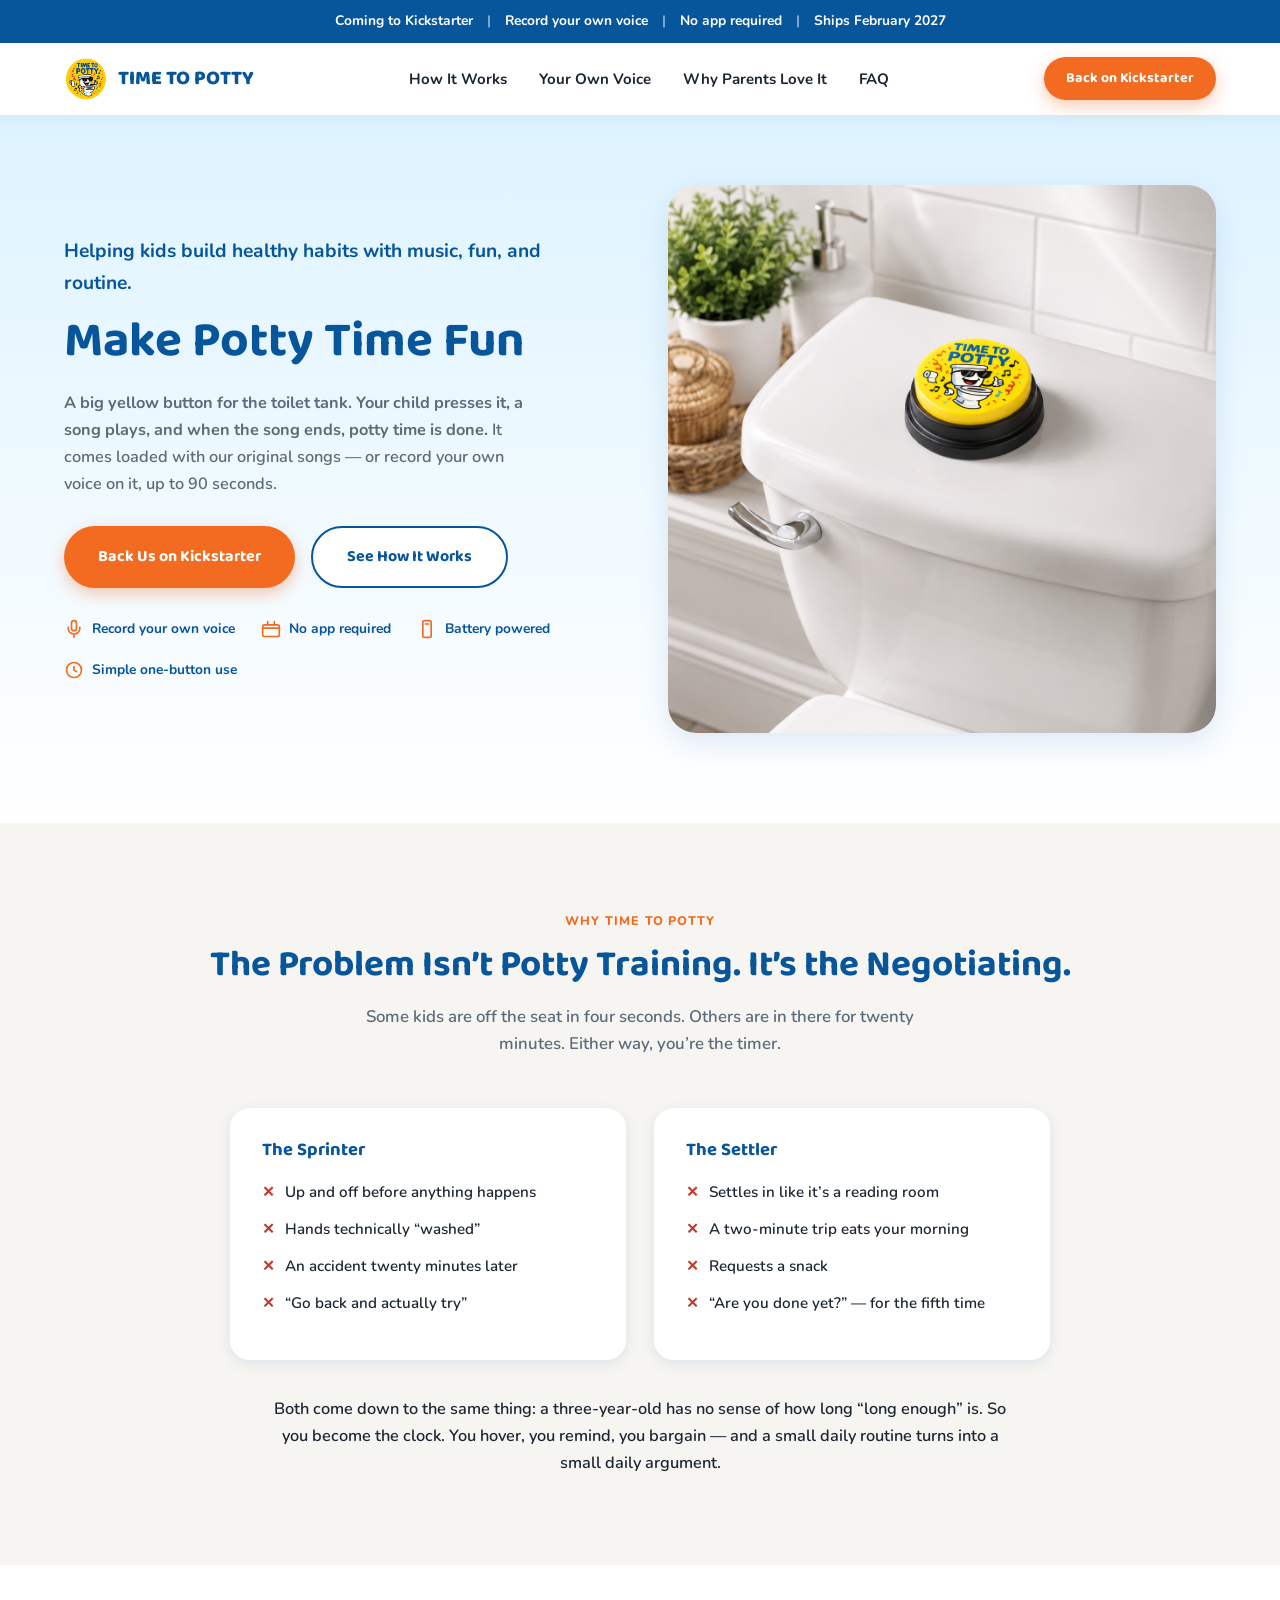
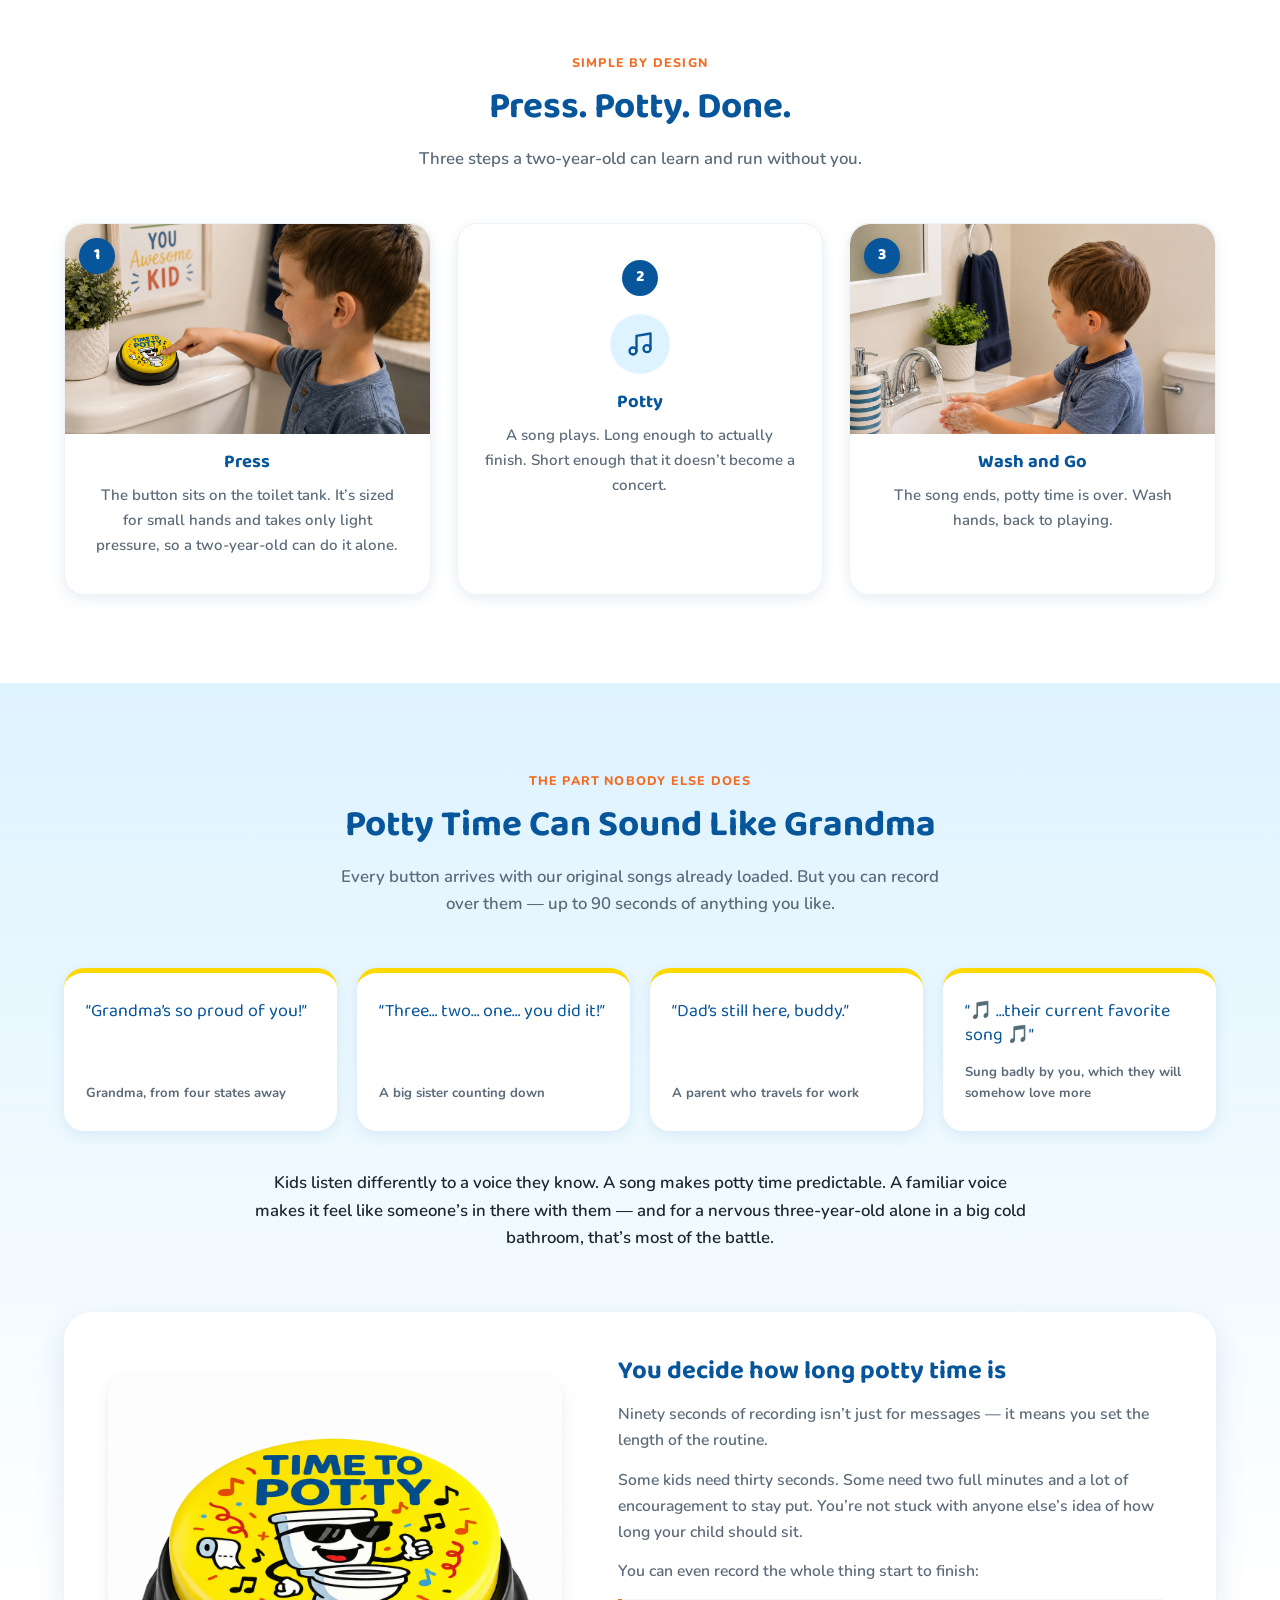
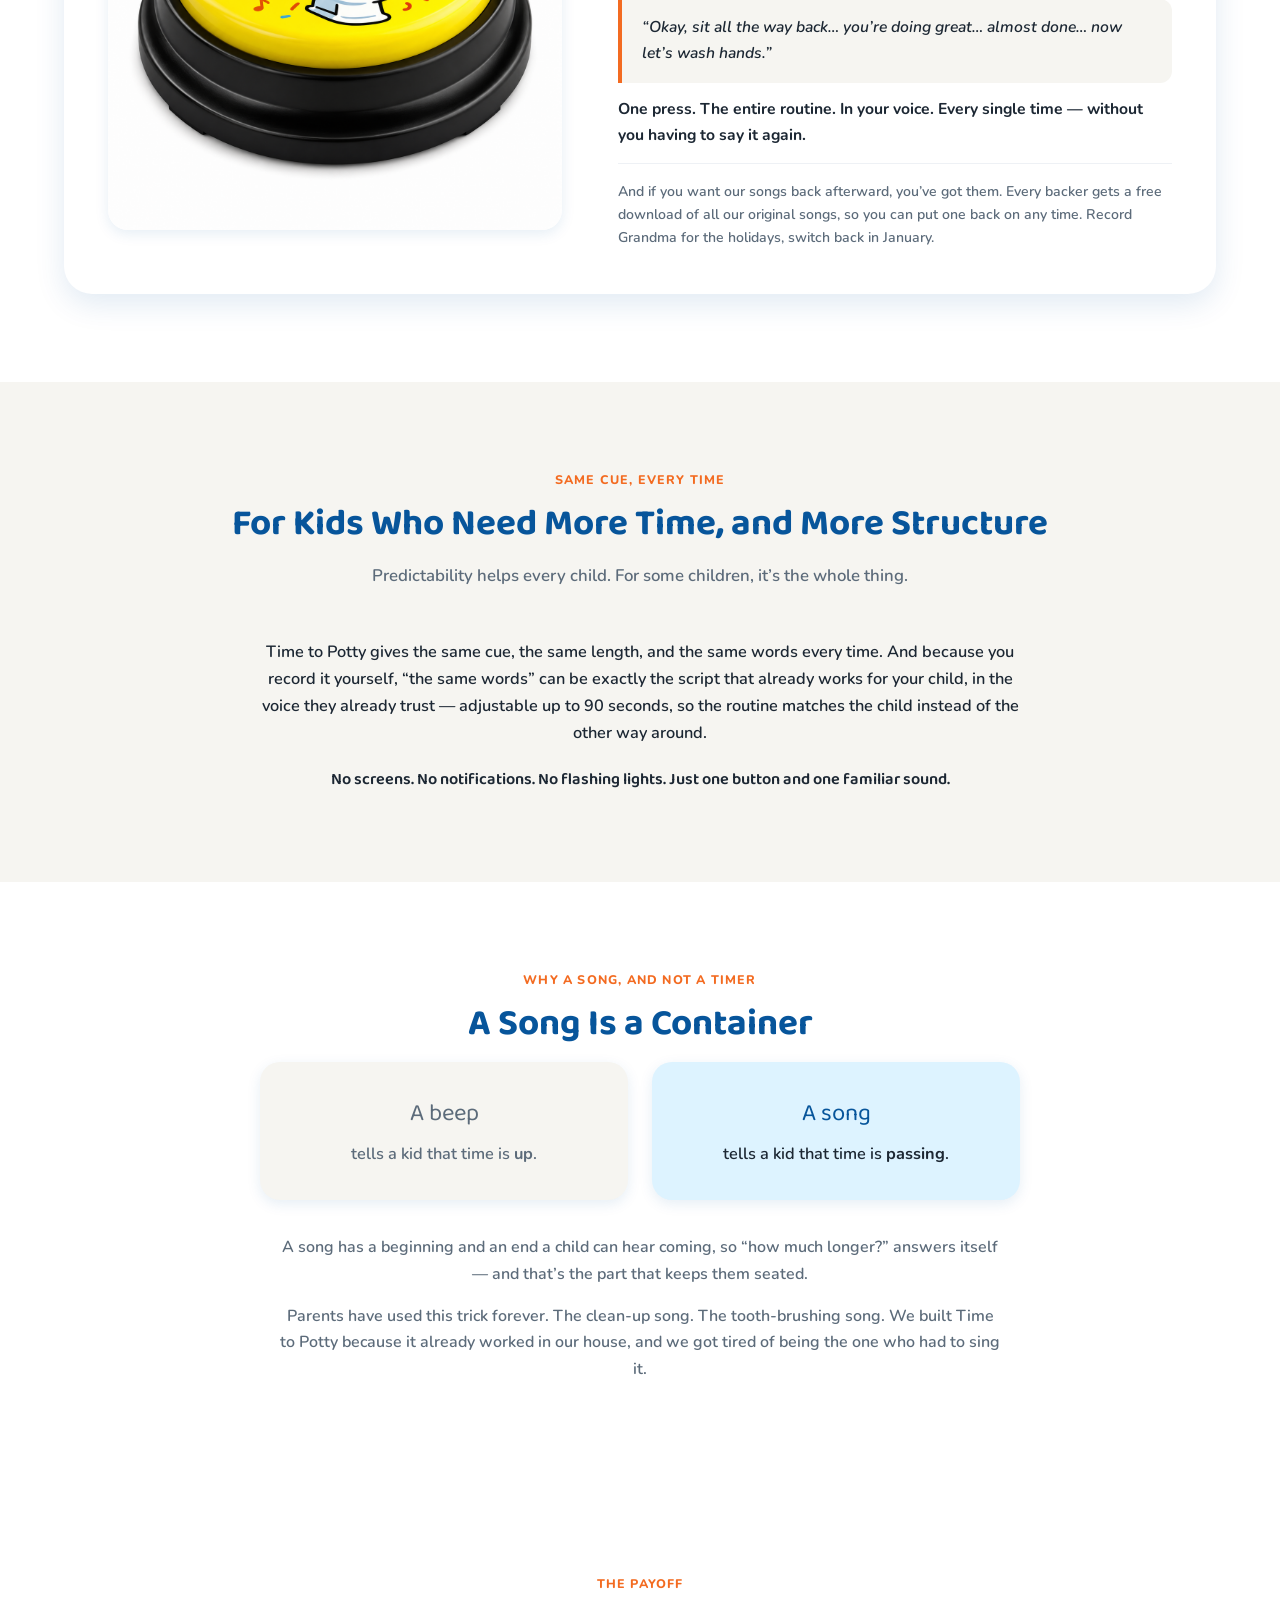
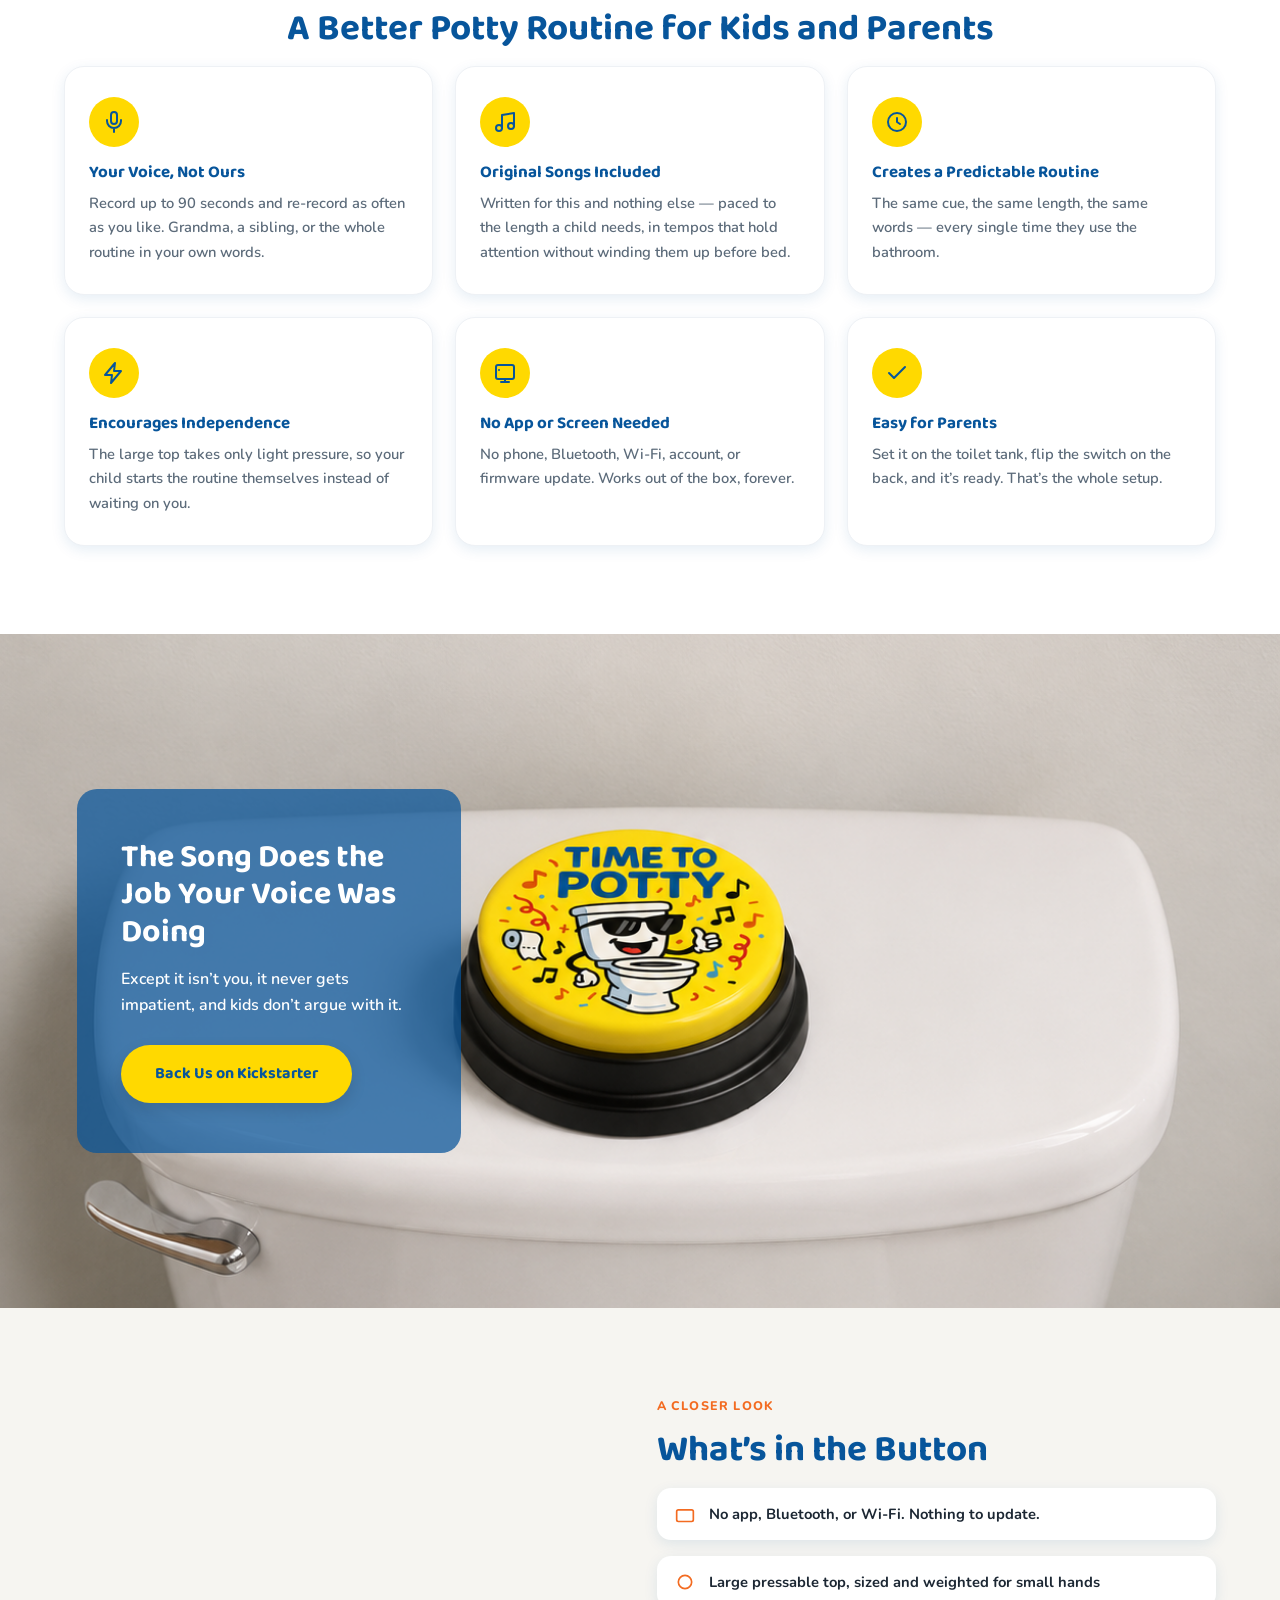
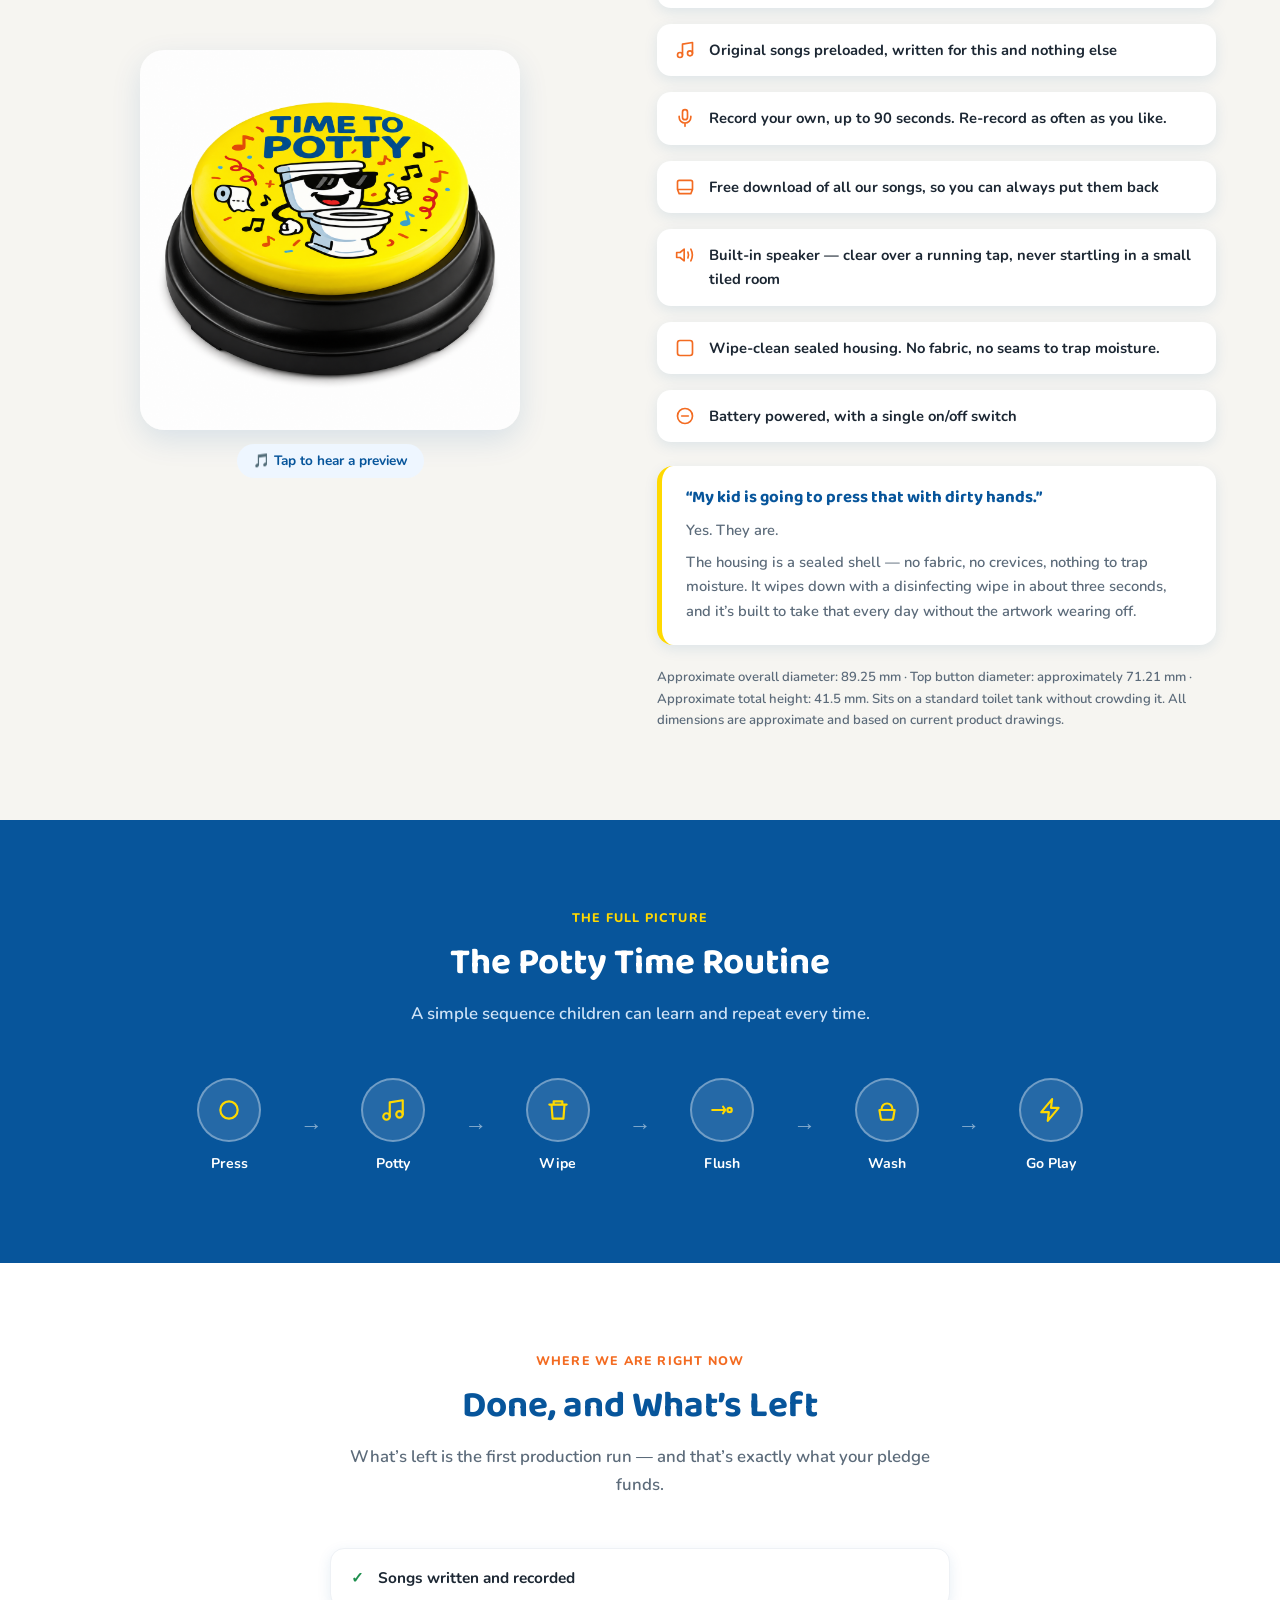
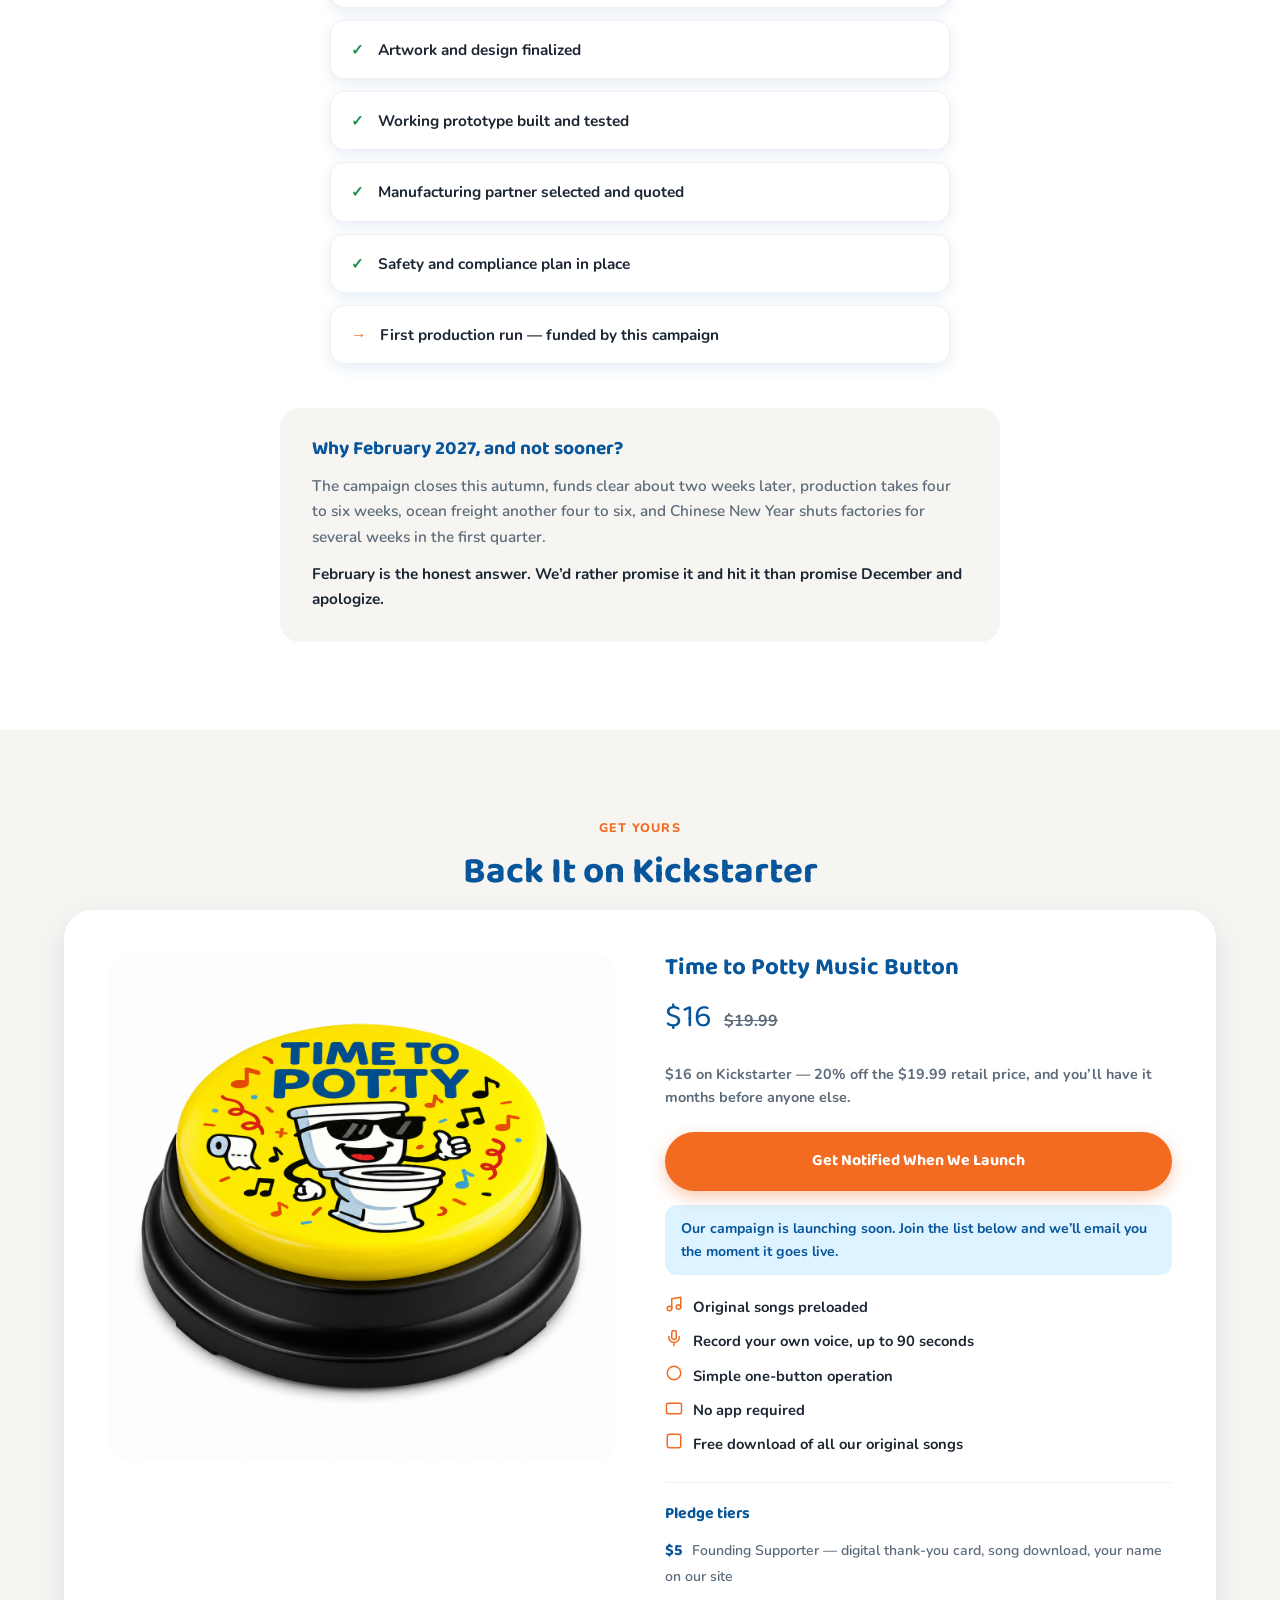
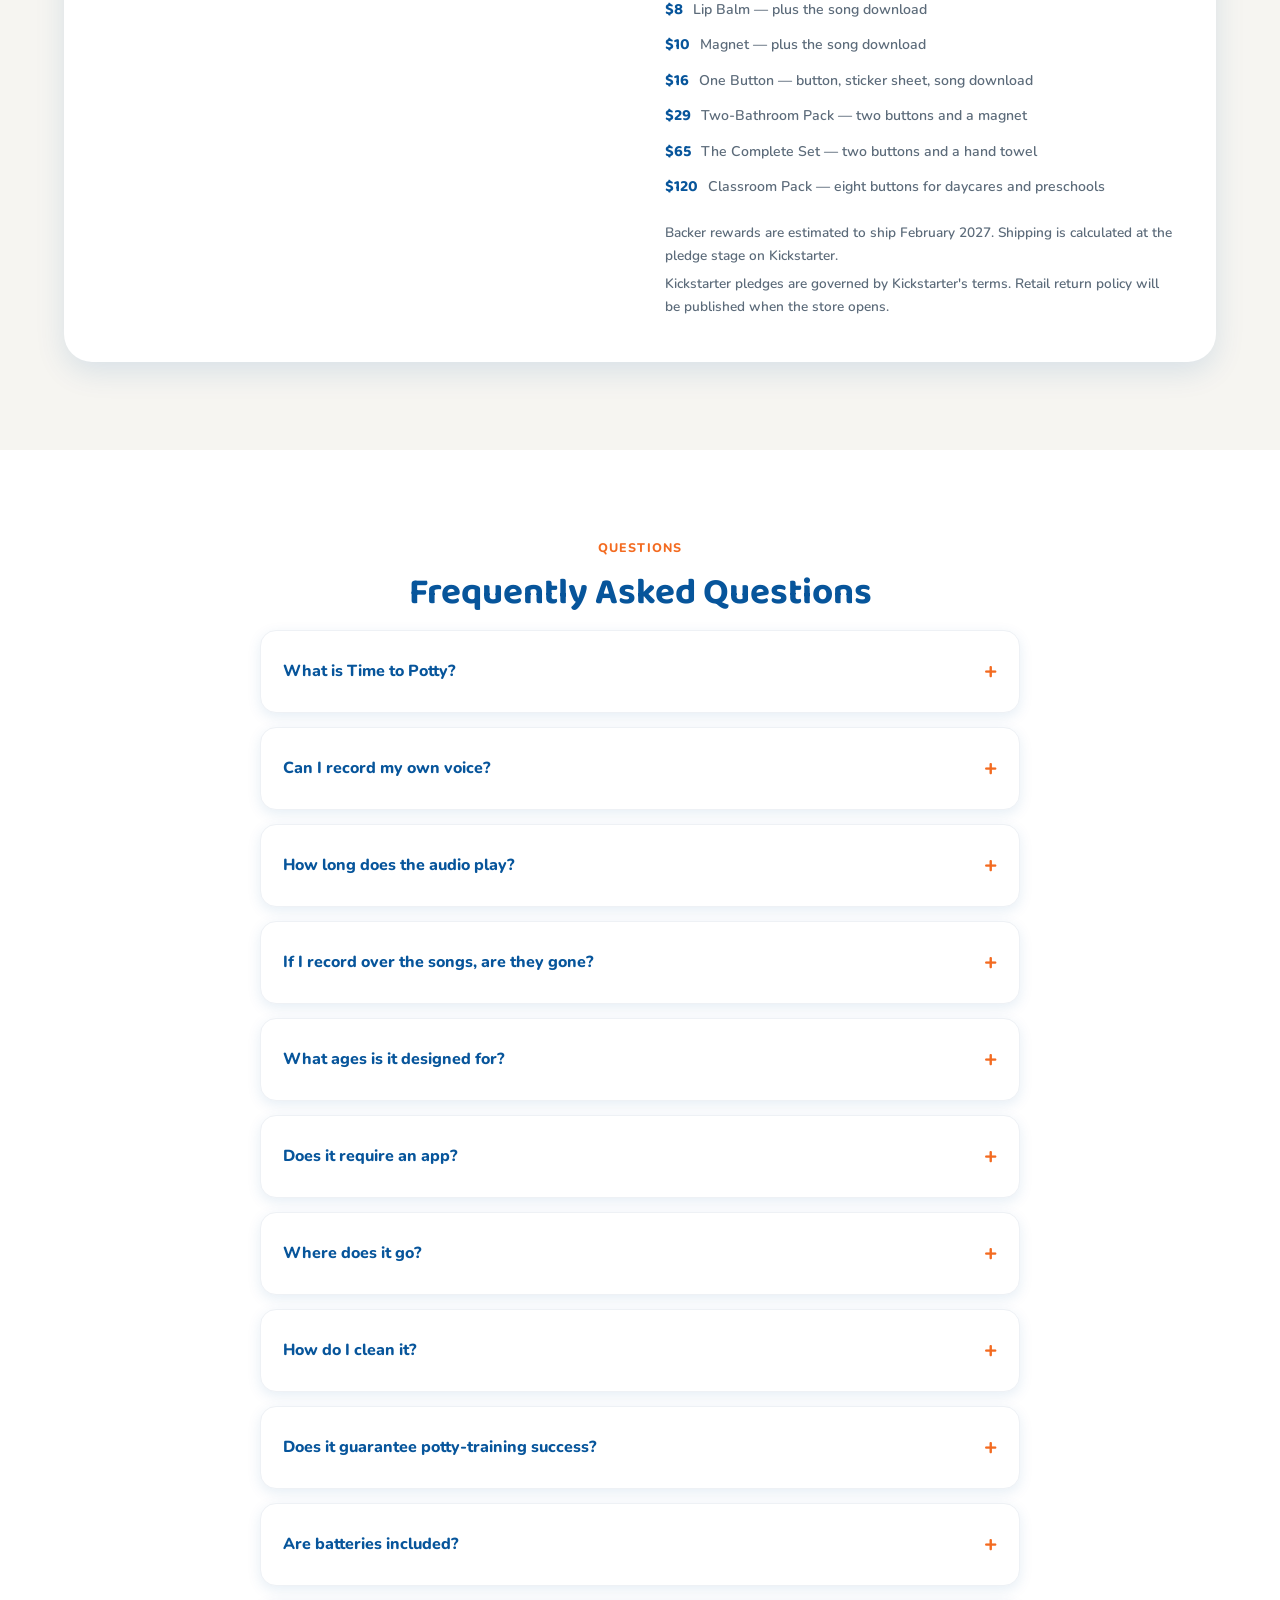
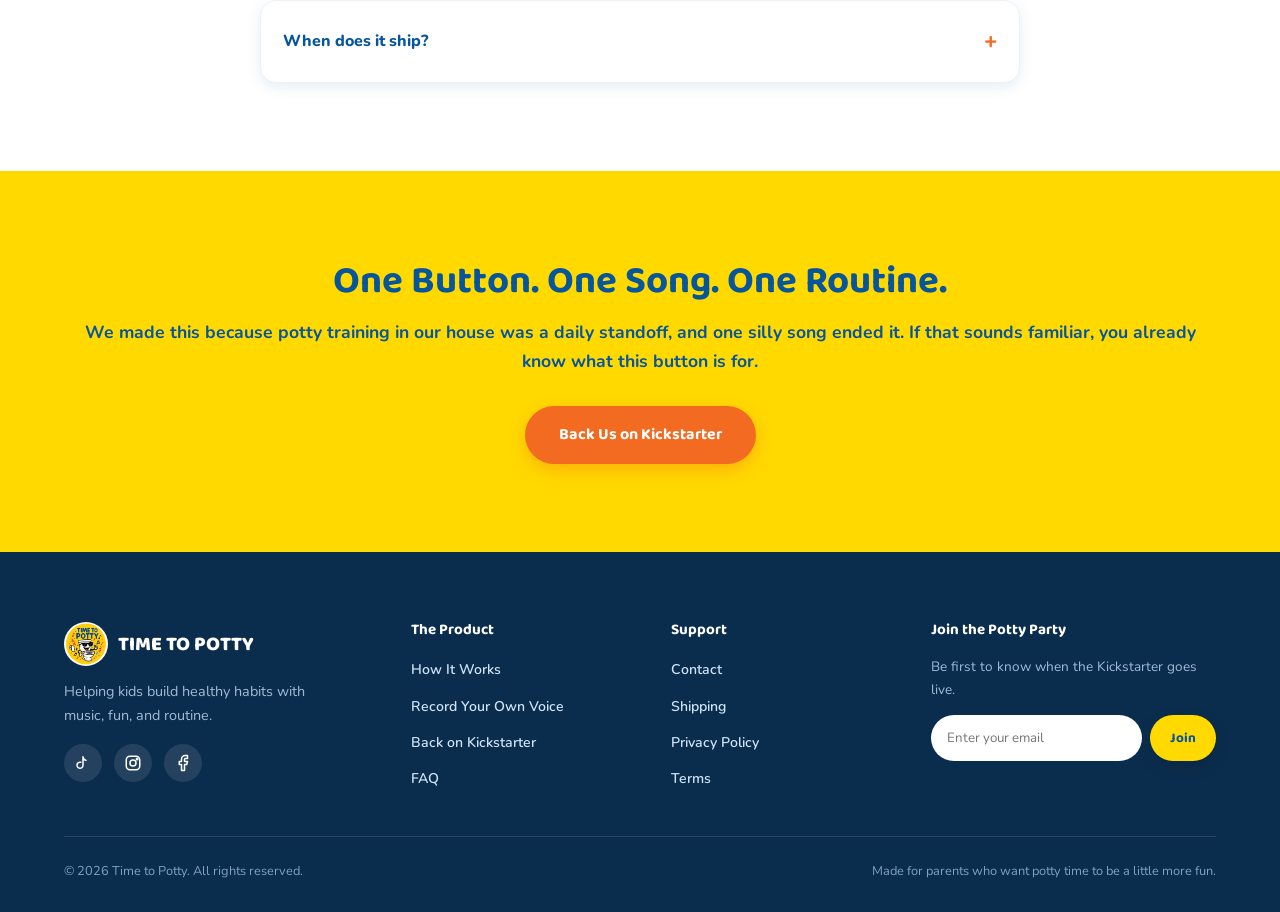
==== commit d49c6553: "Align site with approved Kickstarter campaign Add record-your-own-voice, structure, song-vs-timer an" ====
--- a/index.html
+++ b/index.html
@@ -3,11 +3,11 @@
 <head>
 <meta charset="UTF-8">
 <meta name="viewport" content="width=device-width, initial-scale=1.0">
-<title>Time to Potty Music Button | Make Potty Time Fun</title>
-<meta name="description" content="Make bathroom routines more fun with the Time to Potty music button. One press plays a short, upbeat song that helps children build a simple potty-time routine.">
+<title>Time to Potty | The Potty Button You Can Record Your Own Voice On</title>
+<meta name="description" content="A big yellow button for the toilet tank. Your child presses it, a song plays, and when the song ends potty time is done. Comes loaded with our original songs — or record your own voice, up to 90 seconds. No app, no Wi-Fi, no screens.">
 <meta name="theme-color" content="#07559B">
-<meta property="og:title" content="Time to Potty Music Button | Make Potty Time Fun">
-<meta property="og:description" content="One press plays a short, upbeat song that helps children build a simple potty-time routine. No app, no Wi-Fi, no charging required.">
+<meta property="og:title" content="Time to Potty | Potty time can sound like Grandma">
+<meta property="og:description" content="Press the button, a song plays, and when it ends potty time is over. Record your own voice on it — up to 90 seconds. No app, no Bluetooth, no screens.">
 <meta property="og:image" content="time-to-potty-hero.jpg">
 <meta property="og:type" content="website">
 <link rel="icon" href="logo-badge.png" type="image/png">
@@ -22,12 +22,12 @@
   "@type": "Product",
   "name": "Time to Potty Music Button",
   "image": "time-to-potty-product-front.jpg",
-  "description": "A battery-powered music button that plays 30–60 seconds of upbeat music to help children build a simple, positive potty-time routine.",
+  "description": "A battery-powered music button for the toilet tank. Press it and a song plays; when the song ends, potty time is over. Comes preloaded with original songs, and parents can record their own voice for up to 90 seconds. No app, Bluetooth, or Wi-Fi required.",
   "brand": { "@type": "Brand", "name": "Time to Potty" },
   "offers": {
     "@type": "Offer",
     "priceCurrency": "USD",
-    "price": "24.99",
+    "price": "19.99",
     "availability": "https://schema.org/PreOrder"
   }
 }
@@ -37,14 +37,15 @@
   "@context": "https://schema.org",
   "@type": "FAQPage",
   "mainEntity": [
-    {"@type":"Question","name":"What is Time to Potty?","acceptedAnswer":{"@type":"Answer","text":"Time to Potty is a simple music button that plays a short song to make bathroom routines more fun and predictable for children."}},
-    {"@type":"Question","name":"How long does the music play?","acceptedAnswer":{"@type":"Answer","text":"The music plays for approximately 30–60 seconds, depending on the final product version."}},
-    {"@type":"Question","name":"What ages is it designed for?","acceptedAnswer":{"@type":"Answer","text":"It is primarily designed for toddlers and young children who are learning bathroom routines."}},
-    {"@type":"Question","name":"Does it require an app?","acceptedAnswer":{"@type":"Answer","text":"No. It works without an app, phone, Wi-Fi, or Bluetooth."}},
-    {"@type":"Question","name":"Where does it go?","acceptedAnswer":{"@type":"Answer","text":"It is designed to sit on the toilet tank or another nearby clean, dry, stable surface."}},
-    {"@type":"Question","name":"Is it waterproof?","acceptedAnswer":{"@type":"Answer","text":"Time to Potty is not waterproof. Keep it away from water and clean it according to the product instructions."}},
-    {"@type":"Question","name":"Does it guarantee potty-training success?","acceptedAnswer":{"@type":"Answer","text":"No. It is a routine-support product designed to make potty time more engaging. Every child develops at a different pace."}},
-    {"@type":"Question","name":"Are batteries included?","acceptedAnswer":{"@type":"Answer","text":"Battery requirements and included contents are being finalized and will be confirmed before launch."}}
+    {"@type":"Question","name":"What is Time to Potty?","acceptedAnswer":{"@type":"Answer","text":"Time to Potty is a big yellow button that sits on the toilet tank. Your child presses it, a song plays, and when the song ends, potty time is over. It gives children a routine they can follow without a parent standing in the hallway asking if they are done."}},
+    {"@type":"Question","name":"Can I record my own voice?","acceptedAnswer":{"@type":"Answer","text":"Yes. Every button comes loaded with our original songs, and you can record over them with up to 90 seconds of anything you like — a grandparent, a sibling, or the whole potty routine in your own words. You can re-record as often as you want."}},
+    {"@type":"Question","name":"How long does the audio play?","acceptedAnswer":{"@type":"Answer","text":"Our preloaded songs are written to match the length a child actually needs. If you record your own audio, you set the length yourself, up to 90 seconds."}},
+    {"@type":"Question","name":"If I record over the songs, are they gone?","acceptedAnswer":{"@type":"Answer","text":"No. Every backer gets a free download of all our original songs, so you can put one back on the button any time."}},
+    {"@type":"Question","name":"What ages is it designed for?","acceptedAnswer":{"@type":"Answer","text":"It is designed for toddlers and young children who are learning bathroom routines, roughly ages 2 to 7."}},
+    {"@type":"Question","name":"Does it require an app?","acceptedAnswer":{"@type":"Answer","text":"No. There is no app, no Bluetooth, no Wi-Fi, no account, and no firmware to update. It works out of the box and keeps working."}},
+    {"@type":"Question","name":"How do I clean it?","acceptedAnswer":{"@type":"Answer","text":"The housing is a sealed shell with no fabric and no crevices to trap moisture. It wipes down with a disinfecting wipe in about three seconds and is built to take that every day without the artwork wearing off. It is not waterproof, so keep it out of direct water."}},
+    {"@type":"Question","name":"Does it guarantee potty-training success?","acceptedAnswer":{"@type":"Answer","text":"No. It is a routine-support product, not a training program. Every child develops at their own pace."}},
+    {"@type":"Question","name":"When does it ship?","acceptedAnswer":{"@type":"Answer","text":"Backer rewards are estimated to ship February 2027. The campaign closes this autumn, funds clear about two weeks later, production takes four to six weeks, ocean freight another four to six, and factories close for several weeks around Chinese New Year."}}
   ]
 }
 </script>
@@ -52,7 +53,7 @@
 <body>
 <a class="skip-link" href="#main">Skip to content</a>
 
-<div class="announce">Make potty time more fun. <span class="sep">|</span> Fast shipping <span class="sep">|</span> Easy to use <span class="sep">|</span> No app required</div>
+<div class="announce">Coming to Kickstarter <span class="sep">|</span> Record your own voice <span class="sep">|</span> No app required <span class="sep">|</span> Ships February 2027</div>
 
 <header class="site">
   <div class="wrap">
@@ -60,26 +61,22 @@
     <nav class="desktop-nav" aria-label="Primary">
       <ul>
         <li><a href="#how-it-works">How It Works</a></li>
+        <li><a href="#your-voice">Your Own Voice</a></li>
         <li><a href="#why-parents-love-it">Why Parents Love It</a></li>
-        <li><a href="#reviews">Reviews</a></li>
         <li><a href="#faq">FAQ</a></li>
       </ul>
     </nav>
     <div class="header-actions">
-      <button class="cart-btn" aria-label="View cart">
-        <svg viewBox="0 0 24 24" fill="none" stroke="#07559B" stroke-width="2" stroke-linecap="round" stroke-linejoin="round" width="24" height="24"><circle cx="9" cy="21" r="1"/><circle cx="20" cy="21" r="1"/><path d="M1 1h4l2.68 13.39a2 2 0 0 0 2 1.61h9.72a2 2 0 0 0 2-1.61L23 6H6"/></svg>
-        <span class="cart-count">0</span>
-      </button>
-      <a href="#purchase" id="cta-shop-header" class="btn" style="padding:10px 22px;font-size:.88rem;">Shop Now</a>
+      <a href="#purchase" id="cta-shop-header" class="btn" style="padding:10px 22px;font-size:.88rem;">Back on Kickstarter</a>
       <button class="menu-toggle" id="menuToggle" aria-label="Toggle menu" aria-expanded="false"><span></span><span></span><span></span></button>
     </div>
   </div>
   <nav class="mobile-nav" id="mobileNav" aria-label="Mobile">
     <a href="#how-it-works">How It Works</a>
+    <a href="#your-voice">Your Own Voice</a>
     <a href="#why-parents-love-it">Why Parents Love It</a>
-    <a href="#reviews">Reviews</a>
     <a href="#faq">FAQ</a>
-    <a href="#purchase">Shop Now</a>
+    <a href="#purchase">Back on Kickstarter</a>
   </nav>
 </header>
 
@@ -89,52 +86,52 @@
 <section class="hero" aria-label="Introduction">
   <div class="wrap">
     <div>
-      <p class="lede">The potty timer kids actually want to use.</p>
+      <p class="lede">Helping kids build healthy habits with music, fun, and routine.</p>
       <h1>Make Potty Time Fun</h1>
-      <p class="support"><strong>A 30–60 second music button that helps children build a simple, positive bathroom routine.</strong> Press the button, enjoy the song, finish up, wash hands, and get back to the fun.</p>
+      <p class="support"><strong>A big yellow button for the toilet tank. Your child presses it, a song plays, and when the song ends, potty time is done.</strong> It comes loaded with our original songs — or record your own voice on it, up to 90 seconds.</p>
       <div class="hero-ctas">
-        <a href="#purchase" id="cta-shop-hero" class="btn">Shop Time to Potty</a>
+        <a href="#purchase" id="cta-shop-hero" class="btn">Back Us on Kickstarter</a>
         <a href="#how-it-works" id="cta-how-it-works-hero" class="btn secondary">See How It Works</a>
       </div>
       <div class="trust-row">
+        <span><svg viewBox="0 0 24 24" fill="none" stroke-width="2" stroke-linecap="round" stroke-linejoin="round"><path d="M12 2a3 3 0 0 0-3 3v6a3 3 0 0 0 6 0V5a3 3 0 0 0-3-3Z"/><path d="M19 10v1a7 7 0 0 1-14 0v-1M12 18v4"/></svg>Record your own voice</span>
         <span><svg viewBox="0 0 24 24" fill="none" stroke-width="2" stroke-linecap="round" stroke-linejoin="round"><rect x="2" y="7" width="20" height="14" rx="2"/><path d="M16 3v4M8 3v4M2 11h20"/></svg>No app required</span>
-        <span><svg viewBox="0 0 24 24" fill="none" stroke-width="2" stroke-linecap="round" stroke-linejoin="round"><path d="M20.8 4.6a5.5 5.5 0 0 0-7.8 0L12 5.6l-1-1a5.5 5.5 0 0 0-7.8 7.8l1 1L12 21l7.8-7.6 1-1a5.5 5.5 0 0 0 0-7.8Z"/></svg>Kid-friendly design</span>
         <span><svg viewBox="0 0 24 24" fill="none" stroke-width="2" stroke-linecap="round" stroke-linejoin="round"><rect x="7" y="2" width="10" height="20" rx="2"/><path d="M10 6h4"/></svg>Battery powered</span>
         <span><svg viewBox="0 0 24 24" fill="none" stroke-width="2" stroke-linecap="round" stroke-linejoin="round"><circle cx="12" cy="12" r="9"/><path d="M12 8v4l3 2"/></svg>Simple one-button use</span>
       </div>
     </div>
     <div class="hero-image">
-      <img src="time-to-potty-hero.jpg" alt="Time to Potty music button sitting on the tank of a clean, modern white toilet in a bright bathroom" width="1200" height="1200">
-    </div>
-  </div>
-</section>
-
-<section class="problem" aria-label="The problem and our solution">
+      <img src="time-to-potty-hero.jpg" alt="Time to Potty music button sitting on the tank of a clean, modern white toilet in a bright bathroom" width="1200" height="1200" fetchpriority="high">
+    </div>
+  </div>
+</section>
+
+<section class="problem" aria-label="The problem">
   <div class="wrap">
     <span class="section-label">Why Time to Potty</span>
-    <h2 class="section-title">Potty Time Shouldn’t Take Forever</h2>
-    <p class="section-sub">Some children rush through potty time. Others turn it into a 20-minute event. Time to Potty gives children a fun, predictable routine they can understand.</p>
+    <h2 class="section-title">The Problem Isn’t Potty Training. It’s the Negotiating.</h2>
+    <p class="section-sub">Some kids are off the seat in four seconds. Others are in there for twenty minutes. Either way, you’re the timer.</p>
     <div class="compare">
       <div class="compare-card before">
-        <h3>Before</h3>
+        <h3>The Sprinter</h3>
         <ul>
-          <li>Repeated reminders</li>
-          <li>Long bathroom visits</li>
-          <li>Potty-time resistance</li>
-          <li>Frustrated parents</li>
+          <li>Up and off before anything happens</li>
+          <li>Hands technically “washed”</li>
+          <li>An accident twenty minutes later</li>
+          <li>“Go back and actually try”</li>
         </ul>
       </div>
-      <div class="compare-card after">
-        <h3>After</h3>
+      <div class="compare-card before">
+        <h3>The Settler</h3>
         <ul>
-          <li>Press the button</li>
-          <li>Music begins</li>
-          <li>Finish potty time</li>
-          <li>Wash hands</li>
-          <li>Get back to playing</li>
+          <li>Settles in like it’s a reading room</li>
+          <li>A two-minute trip eats your morning</li>
+          <li>Requests a snack</li>
+          <li>“Are you done yet?” — for the fifth time</li>
         </ul>
       </div>
     </div>
+    <p class="problem-note">Both come down to the same thing: a three-year-old has no sense of how long “long enough” is. So you become the clock. You hover, you remind, you bargain — and a small daily routine turns into a small daily argument.</p>
   </div>
 </section>
 
@@ -142,27 +139,102 @@
   <div class="wrap">
     <span class="section-label">Simple by Design</span>
     <h2 class="section-title">Press. Potty. Done.</h2>
-    <p class="section-sub">Three simple steps children can learn and follow on their own.</p>
+    <p class="section-sub">Three steps a two-year-old can learn and run without you.</p>
     <div class="steps3">
       <div class="step-card step-card-photo">
-        <img class="step-photo" src="time-to-potty-step-press.jpg" alt="A young boy pressing the Time to Potty button on top of a toilet tank" width="1233" height="1600">
+        <img class="step-photo" src="time-to-potty-step-press.jpg" alt="A young boy pressing the Time to Potty button on top of a toilet tank" width="1200" height="1200" loading="lazy">
         <div class="step-num">1</div>
         <h3>Press</h3>
-        <p>Place the button on the toilet tank and press it when potty time begins.</p>
+        <p>The button sits on the toilet tank. It’s sized for small hands and takes only light pressure, so a two-year-old can do it alone.</p>
       </div>
       <div class="step-card">
         <div class="step-num">2</div>
         <div class="step-icon"><svg viewBox="0 0 24 24" fill="none" stroke-width="2" stroke-linecap="round" stroke-linejoin="round"><path d="M9 18V5l12-2v13"/><circle cx="6" cy="18" r="3"/><circle cx="18" cy="16" r="3"/></svg></div>
         <h3>Potty</h3>
-        <p>A fun 30–60 second song creates an easy routine children can follow.</p>
+        <p>A song plays. Long enough to actually finish. Short enough that it doesn’t become a concert.</p>
       </div>
       <div class="step-card step-card-photo">
-        <img class="step-photo" src="time-to-potty-step-wash.jpg" alt="A young boy washing his hands with soap at the bathroom sink" width="1402" height="1120">
+        <img class="step-photo" src="time-to-potty-step-wash.jpg" alt="A young boy washing his hands with soap at the bathroom sink" width="1200" height="960" loading="lazy">
         <div class="step-num">3</div>
         <h3>Wash and Go</h3>
-        <p>When the song ends, finish up, wash hands, and get back to the day.</p>
-      </div>
-    </div>
+        <p>The song ends, potty time is over. Wash hands, back to playing.</p>
+      </div>
+    </div>
+  </div>
+</section>
+
+<section class="voice" id="your-voice" aria-label="Record your own voice">
+  <div class="wrap">
+    <span class="section-label">The Part Nobody Else Does</span>
+    <h2 class="section-title">Potty Time Can Sound Like Grandma</h2>
+    <p class="section-sub">Every button arrives with our original songs already loaded. But you can record over them — up to 90 seconds of anything you like.</p>
+
+    <div class="voice-quotes">
+      <blockquote class="voice-quote">
+        <p>“Grandma’s so proud of you!”</p>
+        <cite>Grandma, from four states away</cite>
+      </blockquote>
+      <blockquote class="voice-quote">
+        <p>“Three… two… one… you did it!”</p>
+        <cite>A big sister counting down</cite>
+      </blockquote>
+      <blockquote class="voice-quote">
+        <p>“Dad’s still here, buddy.”</p>
+        <cite>A parent who travels for work</cite>
+      </blockquote>
+      <blockquote class="voice-quote">
+        <p>“🎵 …their current favorite song 🎵”</p>
+        <cite>Sung badly by you, which they will somehow love more</cite>
+      </blockquote>
+    </div>
+
+    <p class="voice-close">Kids listen differently to a voice they know. A song makes potty time predictable. A familiar voice makes it feel like someone’s in there with them — and for a nervous three-year-old alone in a big cold bathroom, that’s most of the battle.</p>
+
+    <div class="voice-split">
+      <div class="voice-split-media">
+        <img src="time-to-potty-product-front.jpg" alt="Close-up of the Time to Potty music button showing the yellow top, printed artwork, and black base" width="1200" height="1200" loading="lazy">
+      </div>
+      <div>
+        <h3 class="voice-h3">You decide how long potty time is</h3>
+        <p>Ninety seconds of recording isn’t just for messages — it means you set the length of the routine.</p>
+        <p>Some kids need thirty seconds. Some need two full minutes and a lot of encouragement to stay put. You’re not stuck with anyone else’s idea of how long your child should sit.</p>
+        <p>You can even record the whole thing start to finish:</p>
+        <p class="voice-script">“Okay, sit all the way back… you’re doing great… almost done… now let’s wash hands.”</p>
+        <p><strong>One press. The entire routine. In your voice. Every single time — without you having to say it again.</strong></p>
+        <p class="voice-reassure">And if you want our songs back afterward, you’ve got them. Every backer gets a free download of all our original songs, so you can put one back on any time. Record Grandma for the holidays, switch back in January.</p>
+      </div>
+    </div>
+  </div>
+</section>
+
+<section class="structure" id="structure" aria-label="For children who need more structure">
+  <div class="wrap">
+    <span class="section-label">Same Cue, Every Time</span>
+    <h2 class="section-title">For Kids Who Need More Time, and More Structure</h2>
+    <p class="section-sub">Predictability helps every child. For some children, it’s the whole thing.</p>
+    <div class="structure-body">
+      <p>Time to Potty gives the same cue, the same length, and the same words every time. And because you record it yourself, “the same words” can be exactly the script that already works for your child, in the voice they already trust — adjustable up to 90 seconds, so the routine matches the child instead of the other way around.</p>
+      <p class="structure-emph">No screens. No notifications. No flashing lights. Just one button and one familiar sound.</p>
+    </div>
+  </div>
+</section>
+
+<section class="song-vs" aria-label="Why a song instead of a timer">
+  <div class="wrap">
+    <span class="section-label">Why a Song, and Not a Timer</span>
+    <h2 class="section-title">A Song Is a Container</h2>
+    <div class="vs-row">
+      <div class="vs-card vs-bad">
+        <div class="vs-label">A beep</div>
+        <p>tells a kid that time is <strong>up</strong>.</p>
+      </div>
+      <div class="vs-card vs-good">
+        <div class="vs-label">A song</div>
+        <p>tells a kid that time is <strong>passing</strong>.</p>
+      </div>
+    </div>
+    <p class="vs-note">A song has a beginning and an end a child can hear coming, so “how much longer?” answers itself — and that’s the part that keeps them seated.</p>
+    <p class="vs-note">Parents have used this trick forever. The clean-up song. The tooth-brushing song. We built Time to Potty because it already worked in our house, and we got tired of being the one who had to sing it.</p>
   </div>
 </section>
 
@@ -172,34 +244,34 @@
     <h2 class="section-title">A Better Potty Routine for Kids and Parents</h2>
     <div class="benefits-grid">
       <div class="benefit-card">
+        <div class="icon-circle"><svg viewBox="0 0 24 24" fill="none" stroke-width="2" stroke-linecap="round" stroke-linejoin="round"><path d="M12 2a3 3 0 0 0-3 3v6a3 3 0 0 0 6 0V5a3 3 0 0 0-3-3Z"/><path d="M19 10v1a7 7 0 0 1-14 0v-1M12 18v4"/></svg></div>
+        <h3>Your Voice, Not Ours</h3>
+        <p>Record up to 90 seconds and re-record as often as you like. Grandma, a sibling, or the whole routine in your own words.</p>
+      </div>
+      <div class="benefit-card">
         <div class="icon-circle"><svg viewBox="0 0 24 24" fill="none" stroke-width="2" stroke-linecap="round" stroke-linejoin="round"><path d="M9 18V5l12-2v13"/><circle cx="6" cy="18" r="3"/><circle cx="18" cy="16" r="3"/></svg></div>
-        <h3>Makes Potty Time Fun</h3>
-        <p>Upbeat music helps make bathroom visits feel positive instead of stressful.</p>
+        <h3>Original Songs Included</h3>
+        <p>Written for this and nothing else — paced to the length a child needs, in tempos that hold attention without winding them up before bed.</p>
       </div>
       <div class="benefit-card">
         <div class="icon-circle"><svg viewBox="0 0 24 24" fill="none" stroke-width="2" stroke-linecap="round" stroke-linejoin="round"><circle cx="12" cy="12" r="9"/><path d="M12 8v4l3 2"/></svg></div>
         <h3>Creates a Predictable Routine</h3>
-        <p>Children learn the same simple steps every time they use the bathroom.</p>
+        <p>The same cue, the same length, the same words — every single time they use the bathroom.</p>
       </div>
       <div class="benefit-card">
         <div class="icon-circle"><svg viewBox="0 0 24 24" fill="none" stroke-width="2" stroke-linecap="round" stroke-linejoin="round"><path d="M13 2 3 14h7l-1 8 10-12h-7l1-8Z"/></svg></div>
         <h3>Encourages Independence</h3>
-        <p>The large button is easy for children to press themselves.</p>
-      </div>
-      <div class="benefit-card">
-        <div class="icon-circle"><svg viewBox="0 0 24 24" fill="none" stroke-width="2" stroke-linecap="round" stroke-linejoin="round"><circle cx="12" cy="12" r="9"/><path d="m9 12 2 2 4-4"/></svg></div>
-        <h3>Helps Prevent Long Bathroom Visits</h3>
-        <p>The short song gives children a clear sense of how long potty time should take.</p>
+        <p>The large top takes only light pressure, so your child starts the routine themselves instead of waiting on you.</p>
       </div>
       <div class="benefit-card">
         <div class="icon-circle"><svg viewBox="0 0 24 24" fill="none" stroke-width="2" stroke-linecap="round" stroke-linejoin="round"><rect x="3" y="4" width="18" height="14" rx="2"/><path d="M8 21h8M12 18v3"/><line x1="6" y1="9" x2="6" y2="9.01"/></svg></div>
         <h3>No App or Screen Needed</h3>
-        <p>No phone, Bluetooth, Wi-Fi, or complicated setup.</p>
+        <p>No phone, Bluetooth, Wi-Fi, account, or firmware update. Works out of the box, forever.</p>
       </div>
       <div class="benefit-card">
         <div class="icon-circle"><svg viewBox="0 0 24 24" fill="none" stroke-width="2" stroke-linecap="round" stroke-linejoin="round"><path d="M20 6 9 17l-5-5"/></svg></div>
         <h3>Easy for Parents</h3>
-        <p>Place it on the toilet tank, switch it on, and it is ready to use.</p>
+        <p>Set it on the toilet tank, flip the switch on the back, and it’s ready. That’s the whole setup.</p>
       </div>
     </div>
   </div>
@@ -207,11 +279,11 @@
 
 <section class="lifestyle" aria-label="Bring Time to Potty home">
   <div class="lifestyle-media">
-    <img src="time-to-potty-bathroom-lifestyle.jpg" alt="Time to Potty music button placed on a toilet tank in a bright, styled family bathroom" width="1200" height="900">
+    <img src="time-to-potty-bathroom-lifestyle.jpg" alt="Time to Potty music button placed on a toilet tank in a bright, styled family bathroom" width="1200" height="1200" loading="lazy">
     <div class="lifestyle-overlay">
-      <h2>Turn Potty Time Into a Routine They’ll Remember</h2>
-      <p>Children respond well to repetition, music, and simple cues. Time to Potty combines all three in one easy-to-use button.</p>
-      <a href="#purchase" id="cta-shop-lifestyle" class="btn yellow">Shop Now</a>
+      <h2>The Song Does the Job Your Voice Was Doing</h2>
+      <p>Except it isn’t you, it never gets impatient, and kids don’t argue with it.</p>
+      <a href="#purchase" id="cta-shop-lifestyle" class="btn yellow">Back Us on Kickstarter</a>
     </div>
   </div>
 </section>
@@ -220,23 +292,29 @@
   <div class="wrap">
     <div class="feature-visual">
       <button type="button" class="press-demo" id="press-demo-btn" aria-label="Press to hear a preview of the Time to Potty song">
-        <img src="time-to-potty-product-front.jpg" alt="Close-up of the Time to Potty music button showing the yellow top, printed artwork, and black base" width="900" height="900">
+        <img src="time-to-potty-product-front.jpg" alt="Close-up of the Time to Potty music button showing the yellow top, printed artwork, and black base" width="1200" height="1200" loading="lazy">
       </button>
       <span class="press-demo-hint" aria-hidden="true">🎵 Tap to hear a preview</span>
     </div>
     <div>
       <span class="section-label" style="text-align:left">A Closer Look</span>
-      <h2 class="section-title" style="text-align:left">Built for Little Hands</h2>
+      <h2 class="section-title" style="text-align:left">What’s in the Button</h2>
       <ul class="callout-list">
-        <li><svg viewBox="0 0 24 24" fill="none" stroke-width="2" stroke-linecap="round" stroke-linejoin="round"><circle cx="12" cy="12" r="8"/></svg>Large, pressable button sized for small hands</li>
-        <li><svg viewBox="0 0 24 24" fill="none" stroke-width="2" stroke-linecap="round" stroke-linejoin="round"><path d="M12 2 3 6v6c0 5 4 8.5 9 10 5-1.5 9-5 9-10V6l-9-4Z"/></svg>Bright, kid-friendly design</li>
-        <li><svg viewBox="0 0 24 24" fill="none" stroke-width="2" stroke-linecap="round" stroke-linejoin="round"><path d="M9 18V5l12-2v13"/><circle cx="6" cy="18" r="3"/><circle cx="18" cy="16" r="3"/></svg>Plays 30–60 seconds of music</li>
-        <li><svg viewBox="0 0 24 24" fill="none" stroke-width="2" stroke-linecap="round" stroke-linejoin="round"><path d="M11 5 6 9H2v6h4l5 4Z"/><path d="M19 5a15 15 0 0 1 0 14M15.5 8.5a9 9 0 0 1 0 7"/></svg>Built-in speaker</li>
-        <li><svg viewBox="0 0 24 24" fill="none" stroke-width="2" stroke-linecap="round" stroke-linejoin="round"><circle cx="12" cy="12" r="9"/><path d="M8 12h8"/></svg>On/off switch</li>
-        <li><svg viewBox="0 0 24 24" fill="none" stroke-width="2" stroke-linecap="round" stroke-linejoin="round"><rect x="7" y="2" width="10" height="20" rx="2"/><path d="M10 6h4"/></svg>Battery compartment</li>
-        <li><svg viewBox="0 0 24 24" fill="none" stroke-width="2" stroke-linecap="round" stroke-linejoin="round"><rect x="3" y="3" width="18" height="18" rx="3"/></svg>Compact, toilet-tank size</li>
+        <li><svg viewBox="0 0 24 24" fill="none" stroke-width="2" stroke-linecap="round" stroke-linejoin="round"><rect x="2" y="7" width="20" height="14" rx="2"/></svg>No app, Bluetooth, or Wi-Fi. Nothing to update.</li>
+        <li><svg viewBox="0 0 24 24" fill="none" stroke-width="2" stroke-linecap="round" stroke-linejoin="round"><circle cx="12" cy="12" r="8"/></svg>Large pressable top, sized and weighted for small hands</li>
+        <li><svg viewBox="0 0 24 24" fill="none" stroke-width="2" stroke-linecap="round" stroke-linejoin="round"><path d="M9 18V5l12-2v13"/><circle cx="6" cy="18" r="3"/><circle cx="18" cy="16" r="3"/></svg>Original songs preloaded, written for this and nothing else</li>
+        <li><svg viewBox="0 0 24 24" fill="none" stroke-width="2" stroke-linecap="round" stroke-linejoin="round"><path d="M12 2a3 3 0 0 0-3 3v6a3 3 0 0 0 6 0V5a3 3 0 0 0-3-3Z"/><path d="M19 10v1a7 7 0 0 1-14 0v-1M12 18v4"/></svg>Record your own, up to 90 seconds. Re-record as often as you like.</li>
+        <li><svg viewBox="0 0 24 24" fill="none" stroke-width="2" stroke-linecap="round" stroke-linejoin="round"><path d="M21 15V6a2 2 0 0 0-2-2H5a2 2 0 0 0-2 2v9M3 15h18l-2 5H5Z"/></svg>Free download of all our songs, so you can always put them back</li>
+        <li><svg viewBox="0 0 24 24" fill="none" stroke-width="2" stroke-linecap="round" stroke-linejoin="round"><path d="M11 5 6 9H2v6h4l5 4Z"/><path d="M19 5a15 15 0 0 1 0 14M15.5 8.5a9 9 0 0 1 0 7"/></svg>Built-in speaker — clear over a running tap, never startling in a small tiled room</li>
+        <li><svg viewBox="0 0 24 24" fill="none" stroke-width="2" stroke-linecap="round" stroke-linejoin="round"><rect x="3" y="3" width="18" height="18" rx="3"/></svg>Wipe-clean sealed housing. No fabric, no seams to trap moisture.</li>
+        <li><svg viewBox="0 0 24 24" fill="none" stroke-width="2" stroke-linecap="round" stroke-linejoin="round"><circle cx="12" cy="12" r="9"/><path d="M8 12h8"/></svg>Battery powered, with a single on/off switch</li>
       </ul>
-      <p class="dims-note">Approximate overall diameter: <span data-field="dimensions.overallDiameterMm"></span> mm &middot; Top button diameter: approximately <span data-field="dimensions.buttonDiameterMm"></span> mm &middot; Approximate total height: <span data-field="dimensions.heightMm"></span> mm. <span data-field="dimensions.note"></span></p>
+      <div class="clean-note">
+        <h3>“My kid is going to press that with dirty hands.”</h3>
+        <p>Yes. They are.</p>
+        <p>The housing is a sealed shell — no fabric, no crevices, nothing to trap moisture. It wipes down with a disinfecting wipe in about three seconds, and it’s built to take that every day without the artwork wearing off.</p>
+      </div>
+      <p class="dims-note">Approximate overall diameter: <span data-field="dimensions.overallDiameterMm"></span> mm &middot; Top button diameter: approximately <span data-field="dimensions.buttonDiameterMm"></span> mm &middot; Approximate total height: <span data-field="dimensions.heightMm"></span> mm. Sits on a standard toilet tank without crowding it. <span data-field="dimensions.note"></span></p>
     </div>
   </div>
 </section>
@@ -262,70 +340,69 @@
   </div>
 </section>
 
-<section class="reviews" id="reviews" aria-label="Reviews">
-  <div class="wrap">
-    <span class="section-label">Parent Feedback</span>
-    <h2 class="section-title">Parents Are Singing Its Praises</h2>
-    <div class="reviews-note-wrap"><span class="reviews-note">Sample reviews shown for preview purposes — to be replaced with real customer reviews before launch</span></div>
-    <div class="reviews-grid">
-      <div class="review-card">
-        <div class="review-stars" aria-hidden="true">★★★★★</div>
-        <p>“My child loves pressing the button, and it gives us a routine we can repeat every time.”</p>
-        <div class="reviewer">Sample review</div>
-        <div class="review-placeholder-tag">Placeholder — not a verified review</div>
-      </div>
-      <div class="review-card">
-        <div class="review-stars" aria-hidden="true">★★★★★</div>
-        <p>“Simple, fun, and much easier than constantly reminding them to finish up.”</p>
-        <div class="reviewer">Sample review</div>
-        <div class="review-placeholder-tag">Placeholder — not a verified review</div>
-      </div>
-      <div class="review-card">
-        <div class="review-stars" aria-hidden="true">★★★★★</div>
-        <p>“The song makes potty time feel like a game instead of a struggle.”</p>
-        <div class="reviewer">Sample review</div>
-        <div class="review-placeholder-tag">Placeholder — not a verified review</div>
-      </div>
-    </div>
-  </div>
-</section>
-
-<section class="purchase" id="purchase" aria-label="Purchase Time to Potty">
+<section class="status" id="status" aria-label="Where the project stands">
+  <div class="wrap">
+    <span class="section-label">Where We Are Right Now</span>
+    <h2 class="section-title">Done, and What’s Left</h2>
+    <p class="section-sub">What’s left is the first production run — and that’s exactly what your pledge funds.</p>
+    <ul class="status-list">
+      <li><span class="tick">✓</span> Songs written and recorded</li>
+      <li><span class="tick">✓</span> Artwork and design finalized</li>
+      <li><span class="tick">✓</span> Working prototype built and tested</li>
+      <li><span class="tick">✓</span> Manufacturing partner selected and quoted</li>
+      <li><span class="tick">✓</span> Safety and compliance plan in place</li>
+      <li><span class="tick pending">→</span> First production run — funded by this campaign</li>
+    </ul>
+    <div class="status-why">
+      <h3>Why February 2027, and not sooner?</h3>
+      <p>The campaign closes this autumn, funds clear about two weeks later, production takes four to six weeks, ocean freight another four to six, and Chinese New Year shuts factories for several weeks in the first quarter.</p>
+      <p><strong>February is the honest answer. We’d rather promise it and hit it than promise December and apologize.</strong></p>
+    </div>
+  </div>
+</section>
+
+<section class="purchase" id="purchase" aria-label="Back Time to Potty on Kickstarter">
   <div class="wrap">
     <span class="section-label">Get Yours</span>
-    <h2 class="section-title">Make Potty Time More Fun Today</h2>
+    <h2 class="section-title">Back It on Kickstarter</h2>
     <div class="purchase-card">
-      <img src="time-to-potty-product-front.jpg" alt="Time to Potty music button, front three-quarter product view" width="900" height="900">
+      <img src="time-to-potty-product-front.jpg" alt="Time to Potty music button, front three-quarter product view" width="1200" height="1200" loading="lazy">
       <div>
         <h3 style="font-size:1.5rem;" data-field="name">Time to Potty Music Button</h3>
         <div class="price-row">
-          <span class="price-now" data-price>$24.99</span>
+          <span class="price-now">$16</span>
+          <span class="price-was" data-price>$19.99</span>
         </div>
-        <p style="color:var(--muted);font-weight:600;font-size:.9rem;">Price shown is a placeholder and subject to change before launch.</p>
-        <div class="qty-row">
-          <label for="qtyInput" style="font-weight:800;">Quantity</label>
-          <div class="qty-control">
-            <button type="button" id="qtyMinus" aria-label="Decrease quantity">−</button>
-            <input type="number" id="qtyInput" value="1" min="1" max="10" aria-label="Quantity">
-            <button type="button" id="qtyPlus" aria-label="Increase quantity">+</button>
-          </div>
-        </div>
-        <button type="button" id="addToCartBtn" class="btn block">Add to Cart</button>
-        <p id="addCartFeedback" class="add-cart-feedback">Added to cart! (Demo only — checkout is not yet connected.)</p>
+        <p class="price-note">$16 on Kickstarter — 20% off the $19.99 retail price, and you’ll have it months before anyone else.</p>
+
+        <a href="#" class="btn block" id="cta-kickstarter-main" data-ks-link>Back Us on Kickstarter</a>
+        <p class="ks-live-note" id="ksLiveNote">Our campaign is launching soon. Join the list below and we’ll email you the moment it goes live.</p>
+
         <ul class="purchase-bullets">
-          <li><svg viewBox="0 0 24 24" fill="none" stroke-width="2" stroke-linecap="round" stroke-linejoin="round"><path d="M9 18V5l12-2v13"/><circle cx="6" cy="18" r="3"/><circle cx="18" cy="16" r="3"/></svg>Plays 30–60 seconds of music</li>
+          <li><svg viewBox="0 0 24 24" fill="none" stroke-width="2" stroke-linecap="round" stroke-linejoin="round"><path d="M9 18V5l12-2v13"/><circle cx="6" cy="18" r="3"/><circle cx="18" cy="16" r="3"/></svg>Original songs preloaded</li>
+          <li><svg viewBox="0 0 24 24" fill="none" stroke-width="2" stroke-linecap="round" stroke-linejoin="round"><path d="M12 2a3 3 0 0 0-3 3v6a3 3 0 0 0 6 0V5a3 3 0 0 0-3-3Z"/><path d="M19 10v1a7 7 0 0 1-14 0v-1M12 18v4"/></svg>Record your own voice, up to 90 seconds</li>
           <li><svg viewBox="0 0 24 24" fill="none" stroke-width="2" stroke-linecap="round" stroke-linejoin="round"><circle cx="12" cy="12" r="9"/></svg>Simple one-button operation</li>
           <li><svg viewBox="0 0 24 24" fill="none" stroke-width="2" stroke-linecap="round" stroke-linejoin="round"><rect x="2" y="7" width="20" height="14" rx="2"/></svg>No app required</li>
-          <li><svg viewBox="0 0 24 24" fill="none" stroke-width="2" stroke-linecap="round" stroke-linejoin="round"><path d="M20.8 4.6a5.5 5.5 0 0 0-7.8 0L12 5.6l-1-1a5.5 5.5 0 0 0-7.8 7.8l1 1L12 21l7.8-7.6 1-1a5.5 5.5 0 0 0 0-7.8Z"/></svg>Designed for children</li>
-          <li><svg viewBox="0 0 24 24" fill="none" stroke-width="2" stroke-linecap="round" stroke-linejoin="round"><rect x="3" y="3" width="18" height="18" rx="3"/></svg>Compact and portable</li>
+          <li><svg viewBox="0 0 24 24" fill="none" stroke-width="2" stroke-linecap="round" stroke-linejoin="round"><rect x="3" y="3" width="18" height="18" rx="3"/></svg>Free download of all our original songs</li>
         </ul>
+
+        <div class="tiers">
+          <h4>Pledge tiers</h4>
+          <ul>
+            <li><strong>$5</strong> Founding Supporter — digital thank-you card, song download, your name on our site</li>
+            <li><strong>$8</strong> Lip Balm — plus the song download</li>
+            <li><strong>$10</strong> Magnet — plus the song download</li>
+            <li><strong>$16</strong> One Button — button, sticker sheet, song download</li>
+            <li><strong>$29</strong> Two-Bathroom Pack — two buttons and a magnet</li>
+            <li><strong>$65</strong> The Complete Set — two buttons and a hand towel</li>
+            <li><strong>$120</strong> Classroom Pack — eight buttons for daycares and preschools</li>
+          </ul>
+        </div>
+
         <div class="purchase-notes">
           <span data-field="shipping"></span>
           <span data-field="returns"></span>
         </div>
-        <div class="payment-icons">
-          <span>Visa</span><span>Mastercard</span><span>Amex</span><span>Apple Pay</span><span>PayPal</span>
-        </div>
       </div>
     </div>
   </div>
@@ -336,49 +413,48 @@
     <span class="section-label">Questions</span>
     <h2 class="section-title">Frequently Asked Questions</h2>
     <div class="faq-list">
-      <details class="faq-item"><summary>What is Time to Potty?</summary><p>Time to Potty is a simple music button that plays a short song to make bathroom routines more fun and predictable for children.</p></details>
-      <details class="faq-item"><summary>How long does the music play?</summary><p>The music plays for approximately 30–60 seconds, depending on the final product version.</p></details>
-      <details class="faq-item"><summary>What ages is it designed for?</summary><p>It is primarily designed for toddlers and young children who are learning bathroom routines.</p></details>
-      <details class="faq-item"><summary>Does it require an app?</summary><p>No. It works without an app, phone, Wi-Fi, or Bluetooth.</p></details>
-      <details class="faq-item"><summary>Where does it go?</summary><p>It is designed to sit on the toilet tank or another nearby clean, dry, stable surface.</p></details>
-      <details class="faq-item"><summary>Is it waterproof?</summary><p data-field="waterproofNote"></p></details>
-      <details class="faq-item"><summary>Does it guarantee potty-training success?</summary><p>No. It is a routine-support product designed to make potty time more engaging. Every child develops at a different pace.</p></details>
+      <details class="faq-item"><summary>What is Time to Potty?</summary><p>A big yellow button that sits on the toilet tank. Your child presses it, a song plays, and when the song ends, potty time is over. It gives kids a routine they can follow without you standing in the hallway asking if they’re done.</p></details>
+      <details class="faq-item"><summary>Can I record my own voice?</summary><p>Yes — that’s the part we’re proudest of. Every button comes loaded with our original songs, and you can record over them with up to 90 seconds of anything you like: a grandparent, a sibling, or the entire potty routine in your own words. Re-record as often as you want.</p></details>
+      <details class="faq-item"><summary>How long does the audio play?</summary><p>Our preloaded songs are paced to the length a child actually needs. If you record your own, you set the length — anything up to 90 seconds.</p></details>
+      <details class="faq-item"><summary>If I record over the songs, are they gone?</summary><p>No. Every backer gets a free download of all our original songs, so you can put one back on the button any time. Record Grandma for the holidays, switch back in January.</p></details>
+      <details class="faq-item"><summary>What ages is it designed for?</summary><p>Toddlers and young children who are learning bathroom routines — roughly ages 2 to 7.</p></details>
+      <details class="faq-item"><summary>Does it require an app?</summary><p>No. No app, no Bluetooth, no Wi-Fi, no account, and no firmware updates. It works out of the box and keeps working.</p></details>
+      <details class="faq-item"><summary>Where does it go?</summary><p>On the toilet tank, within your child’s reach. It’s sized to sit on a standard tank without crowding it.</p></details>
+      <details class="faq-item"><summary>How do I clean it?</summary><p data-field="waterproofNote"></p></details>
+      <details class="faq-item"><summary>Does it guarantee potty-training success?</summary><p>No. It’s a routine-support product, not a training program. Every child develops at their own pace, and anyone promising otherwise is selling you something else.</p></details>
       <details class="faq-item"><summary>Are batteries included?</summary><p data-field="batteries"></p></details>
+      <details class="faq-item"><summary>When does it ship?</summary><p>Backer rewards are estimated to ship February 2027. The campaign closes this autumn, funds clear about two weeks later, production takes four to six weeks, ocean freight another four to six, and factories close for several weeks around Chinese New Year. February is the honest answer.</p></details>
     </div>
   </div>
 </section>
 
 <section class="final-cta" aria-label="Call to action">
   <div class="wrap">
-    <h2>Ready to Make Potty Time More Fun?</h2>
-    <p>One button. One song. One simple routine.</p>
-    <a href="#purchase" id="cta-shop-final" class="btn">Shop Time to Potty</a>
+    <h2>One Button. One Song. One Routine.</h2>
+    <p>We made this because potty training in our house was a daily standoff, and one silly song ended it. If that sounds familiar, you already know what this button is for.</p>
+    <a href="#purchase" id="cta-shop-final" class="btn">Back Us on Kickstarter</a>
   </div>
 </section>
 </main>
-
-<div class="sticky-cart" id="stickyCart">
-  <span class="price-now" data-price>$24.99</span>
-  <button type="button" id="stickyAddToCartBtn" class="btn" style="flex:1;">Add to Cart</button>
-</div>
 
 <footer class="site">
   <div class="wrap">
     <div class="footer-grid">
       <div class="footer-brand">
         <div class="logo"><img src="logo-badge.png" alt="Time to Potty logo"> TIME TO POTTY</div>
-        <p>Make bathroom routines more fun with a simple, one-button music timer designed for kids.</p>
+        <p>Helping kids build healthy habits with music, fun, and routine.</p>
         <div class="footer-social">
           <a href="https://tiktok.com/@timetopotty" aria-label="Time to Potty on TikTok" target="_blank" rel="noopener"><svg viewBox="0 0 24 24" fill="none" stroke-width="2" stroke-linecap="round" stroke-linejoin="round"><path d="M16 8.5a5.5 5.5 0 0 1-4-4.7V15a4 4 0 1 1-3-3.87"/></svg></a>
           <a href="https://instagram.com/timetopotty" aria-label="Time to Potty on Instagram" target="_blank" rel="noopener"><svg viewBox="0 0 24 24" fill="none" stroke-width="2" stroke-linecap="round" stroke-linejoin="round"><rect x="3" y="3" width="18" height="18" rx="5"/><circle cx="12" cy="12" r="4"/><circle cx="17.5" cy="6.5" r="1"/></svg></a>
-          <a href="https://facebook.com/timetopotty" aria-label="Time to Potty on Facebook" target="_blank" rel="noopener"><svg viewBox="0 0 24 24" fill="none" stroke-width="2" stroke-linecap="round" stroke-linejoin="round"><path d="M18 2h-3a5 5 0 0 0-5 5v3H7v4h3v8h4v-8h3l1-4h-4V7a1 1 0 0 1 1-1h3Z"/></svg></a>
+          <a href="https://facebook.com/TimeToPottyButton" aria-label="Time to Potty on Facebook" target="_blank" rel="noopener"><svg viewBox="0 0 24 24" fill="none" stroke-width="2" stroke-linecap="round" stroke-linejoin="round"><path d="M18 2h-3a5 5 0 0 0-5 5v3H7v4h3v8h4v-8h3l1-4h-4V7a1 1 0 0 1 1-1h3Z"/></svg></a>
         </div>
       </div>
       <div class="footer-col">
-        <h4>Shop</h4>
+        <h4>The Product</h4>
         <ul>
-          <li><a href="#purchase">Shop Now</a></li>
           <li><a href="#how-it-works">How It Works</a></li>
+          <li><a href="#your-voice">Record Your Own Voice</a></li>
+          <li><a href="#purchase">Back on Kickstarter</a></li>
           <li><a href="#faq">FAQ</a></li>
         </ul>
       </div>
@@ -387,14 +463,13 @@
         <ul>
           <li><a href="#contact">Contact</a></li>
           <li><a href="#shipping">Shipping</a></li>
-          <li><a href="#returns">Returns</a></li>
           <li><a href="#privacy">Privacy Policy</a></li>
           <li><a href="#terms">Terms</a></li>
         </ul>
       </div>
       <div class="footer-col">
         <h4>Join the Potty Party</h4>
-        <p style="color:#9fbcd8;font-size:.85rem;">Get product updates, parenting tips, and special offers.</p>
+        <p style="color:#9fbcd8;font-size:.85rem;">Be first to know when the Kickstarter goes live.</p>
         <form id="footerSignupForm" class="signup-form">
           <label for="footerEmail" class="visually-hidden">Email address</label>
           <input type="email" id="footerEmail" placeholder="Enter your email" required>
--- a/style.css
+++ b/style.css
@@ -92,7 +92,7 @@
 .step-icon{width:60px;height:60px;border-radius:50%;background:var(--light-blue);display:flex;align-items:center;justify-content:center;margin:0 auto 18px;}
 .step-icon svg{width:28px;height:28px;stroke:var(--blue);}
 .step-card-photo{padding-top:0;overflow:hidden;position:relative;}
-.step-photo{width:calc(100% + 52px);margin:0 -26px 18px;display:block;height:210px;object-fit:cover;object-position:center 22%;border-radius:20px 20px 0 0;}
+.step-photo{width:calc(100% + 52px);max-width:none;margin:0 -26px 18px;display:block;height:210px;object-fit:cover;object-position:center 22%;border-radius:20px 20px 0 0;}
 .step-card-photo .step-num{position:absolute;top:14px;left:14px;margin:0;box-shadow:0 4px 10px rgba(0,0,0,.3);z-index:2;}
 .step-card h3{font-size:1.15rem;margin-bottom:10px;}
 .step-card p{color:var(--muted);font-size:.94rem;font-weight:600;}
@@ -107,9 +107,9 @@
 
 /* LIFESTYLE BANNER */
 .lifestyle{position:relative;padding:0;}
-.lifestyle-media{position:relative;min-height:560px;display:flex;align-items:center;}
+.lifestyle-media{position:relative;aspect-ratio:1.9;display:flex;align-items:center;}
 .lifestyle-media img{position:absolute;inset:0;width:100%;height:100%;object-fit:cover;object-position:center 22%;}
-.lifestyle-overlay{position:relative;z-index:2;background:rgba(7,85,155,.72);color:#fff;padding:50px 44px;border-radius:var(--radius);max-width:460px;margin-left:6%;}
+.lifestyle-overlay{position:relative;z-index:2;background:rgba(7,85,155,.72);color:#fff;padding:50px 44px;border-radius:var(--radius);max-width:min(420px,30%);margin-left:6%;}
 .lifestyle-overlay h2{color:#fff;font-size:2rem;margin-bottom:14px;}
 .lifestyle-overlay p{font-weight:600;margin-bottom:26px;}
 
@@ -225,7 +225,7 @@
   .footer-grid{grid-template-columns:1fr 1fr;}
   .routine-row{flex-direction:column;}
   .routine-arrow{transform:rotate(90deg);}
-  .lifestyle-media{display:flex;flex-direction:column;min-height:auto;}
+  .lifestyle-media{display:flex;flex-direction:column;min-height:auto;aspect-ratio:auto;}
   .lifestyle-media img{position:static;width:100%;height:auto;object-fit:cover;object-position:center;}
   .lifestyle-overlay{position:static;z-index:auto;background:var(--blue);max-width:none;margin:0;padding:34px 26px;border-radius:0;}
   .sticky-cart{display:flex;transform:translateY(110%);transition:transform .25s ease;}
@@ -237,3 +237,86 @@
   section{padding:64px 0;}
   .hero{padding:44px 0 100px;}
 }
+
+
+/* ============================================================
+   ADDED — sections introduced to match the Kickstarter campaign
+   (record-your-own-voice, structure, song-vs-timer, status,
+   cleaning note, pledge tiers)
+   ============================================================ */
+
+/* PROBLEM — two "before" cards + closing note */
+.compare-card.before h3{color:var(--blue);}
+.problem-note{max-width:760px;margin:36px auto 0;text-align:center;font-weight:600;color:var(--ink);font-size:1.02rem;}
+
+/* RECORD YOUR OWN VOICE */
+.voice{background:linear-gradient(180deg,var(--light-blue) 0%,#fff 70%);}
+.voice-quotes{display:grid;grid-template-columns:repeat(4,1fr);gap:20px;margin-bottom:38px;}
+.voice-quote{background:#fff;border-radius:var(--radius);padding:26px 22px;box-shadow:var(--shadow-sm);border-top:5px solid var(--yellow);display:flex;flex-direction:column;justify-content:space-between;gap:14px;}
+.voice-quote p{font-family:'Baloo 2',cursive;font-size:1.12rem;color:var(--blue);line-height:1.35;}
+.voice-quote cite{font-style:normal;font-weight:700;font-size:.82rem;color:var(--muted);}
+.voice-close{max-width:780px;margin:0 auto 60px;text-align:center;font-weight:600;font-size:1.05rem;color:var(--ink);}
+
+.voice-split{display:grid;grid-template-columns:.9fr 1.1fr;gap:56px;align-items:center;background:#fff;border-radius:28px;padding:44px;box-shadow:var(--shadow);}
+.voice-split-media img{border-radius:20px;width:100%;height:auto;box-shadow:var(--shadow-sm);}
+.voice-h3{font-size:1.6rem;margin-bottom:16px;}
+.voice-split p{color:var(--muted);font-weight:600;margin-bottom:14px;font-size:.98rem;}
+.voice-split p strong{color:var(--ink);}
+.voice-script{background:var(--warm-gray);border-left:4px solid var(--orange);border-radius:0 12px 12px 0;padding:16px 20px;font-style:italic;color:var(--ink) !important;}
+.voice-reassure{font-size:.88rem !important;border-top:1px solid #eef1f5;padding-top:16px;margin-bottom:0 !important;}
+
+/* FOR KIDS WHO NEED MORE STRUCTURE */
+.structure{background:var(--warm-gray);}
+.structure-body{max-width:760px;margin:0 auto;text-align:center;}
+.structure-body p{font-weight:600;color:var(--ink);font-size:1.02rem;margin-bottom:20px;}
+.structure-emph{font-family:'Baloo 2',cursive;font-size:1.3rem;color:var(--blue);margin-bottom:0 !important;}
+
+/* WHY A SONG, NOT A TIMER */
+.vs-row{display:grid;grid-template-columns:1fr 1fr;gap:24px;max-width:760px;margin:0 auto 34px;}
+.vs-card{border-radius:var(--radius);padding:32px 28px;text-align:center;box-shadow:var(--shadow-sm);}
+.vs-card .vs-label{font-family:'Baloo 2',cursive;font-size:1.5rem;margin-bottom:8px;}
+.vs-card p{font-weight:600;font-size:1.02rem;}
+.vs-bad{background:var(--warm-gray);}
+.vs-bad .vs-label{color:var(--muted);}
+.vs-bad p{color:var(--muted);}
+.vs-good{background:var(--light-blue);}
+.vs-good .vs-label{color:var(--blue);}
+.vs-good p{color:var(--ink);}
+.vs-note{max-width:720px;margin:0 auto 16px;text-align:center;font-weight:600;color:var(--muted);}
+
+/* CLEANING NOTE (inside feature-spec) */
+.clean-note{background:#fff;border-radius:16px;padding:22px 24px;margin-top:24px;box-shadow:var(--shadow-sm);border-left:5px solid var(--yellow);}
+.clean-note h3{font-size:1.05rem;margin-bottom:10px;}
+.clean-note p{color:var(--muted);font-weight:600;font-size:.92rem;margin-bottom:8px;}
+.clean-note p:last-child{margin-bottom:0;}
+
+/* PROJECT STATUS */
+.status-list{max-width:620px;margin:0 auto 44px;display:flex;flex-direction:column;gap:12px;}
+.status-list li{display:flex;align-items:flex-start;gap:14px;background:#fff;border:1px solid #eef1f5;border-radius:14px;padding:16px 20px;box-shadow:var(--shadow-sm);font-weight:700;font-size:.96rem;}
+.status-list .tick{color:#1e8f4e;font-weight:800;flex:none;}
+.status-list .tick.pending{color:var(--orange);}
+.status-why{max-width:720px;margin:0 auto;background:var(--warm-gray);border-radius:var(--radius);padding:30px 32px;}
+.status-why h3{font-size:1.2rem;margin-bottom:12px;}
+.status-why p{color:var(--muted);font-weight:600;margin-bottom:12px;font-size:.96rem;}
+.status-why p:last-child{margin-bottom:0;color:var(--ink);}
+
+/* PURCHASE / PLEDGE */
+.price-note{color:var(--muted);font-weight:700;font-size:.9rem;margin-bottom:22px;}
+.ks-live-note{margin-top:14px;font-weight:700;font-size:.88rem;color:var(--blue);background:var(--light-blue);border-radius:12px;padding:12px 16px;}
+.tiers{margin-top:26px;border-top:1px solid #eef1f5;padding-top:22px;}
+.tiers h4{font-size:1rem;margin-bottom:14px;}
+.tiers ul{display:flex;flex-direction:column;gap:9px;}
+.tiers li{font-weight:600;font-size:.88rem;color:var(--muted);}
+.tiers li strong{color:var(--blue);font-family:'Baloo 2',cursive;font-size:1rem;margin-right:6px;}
+
+/* RESPONSIVE — added sections */
+@media (max-width:900px){
+  .voice-quotes{grid-template-columns:1fr 1fr;}
+  .voice-split{grid-template-columns:1fr;gap:30px;padding:26px;}
+  .vs-row{grid-template-columns:1fr;}
+}
+@media (max-width:560px){
+  .voice-quotes{grid-template-columns:1fr;}
+  .voice-split{padding:22px;}
+  .status-why{padding:24px 20px;}
+}
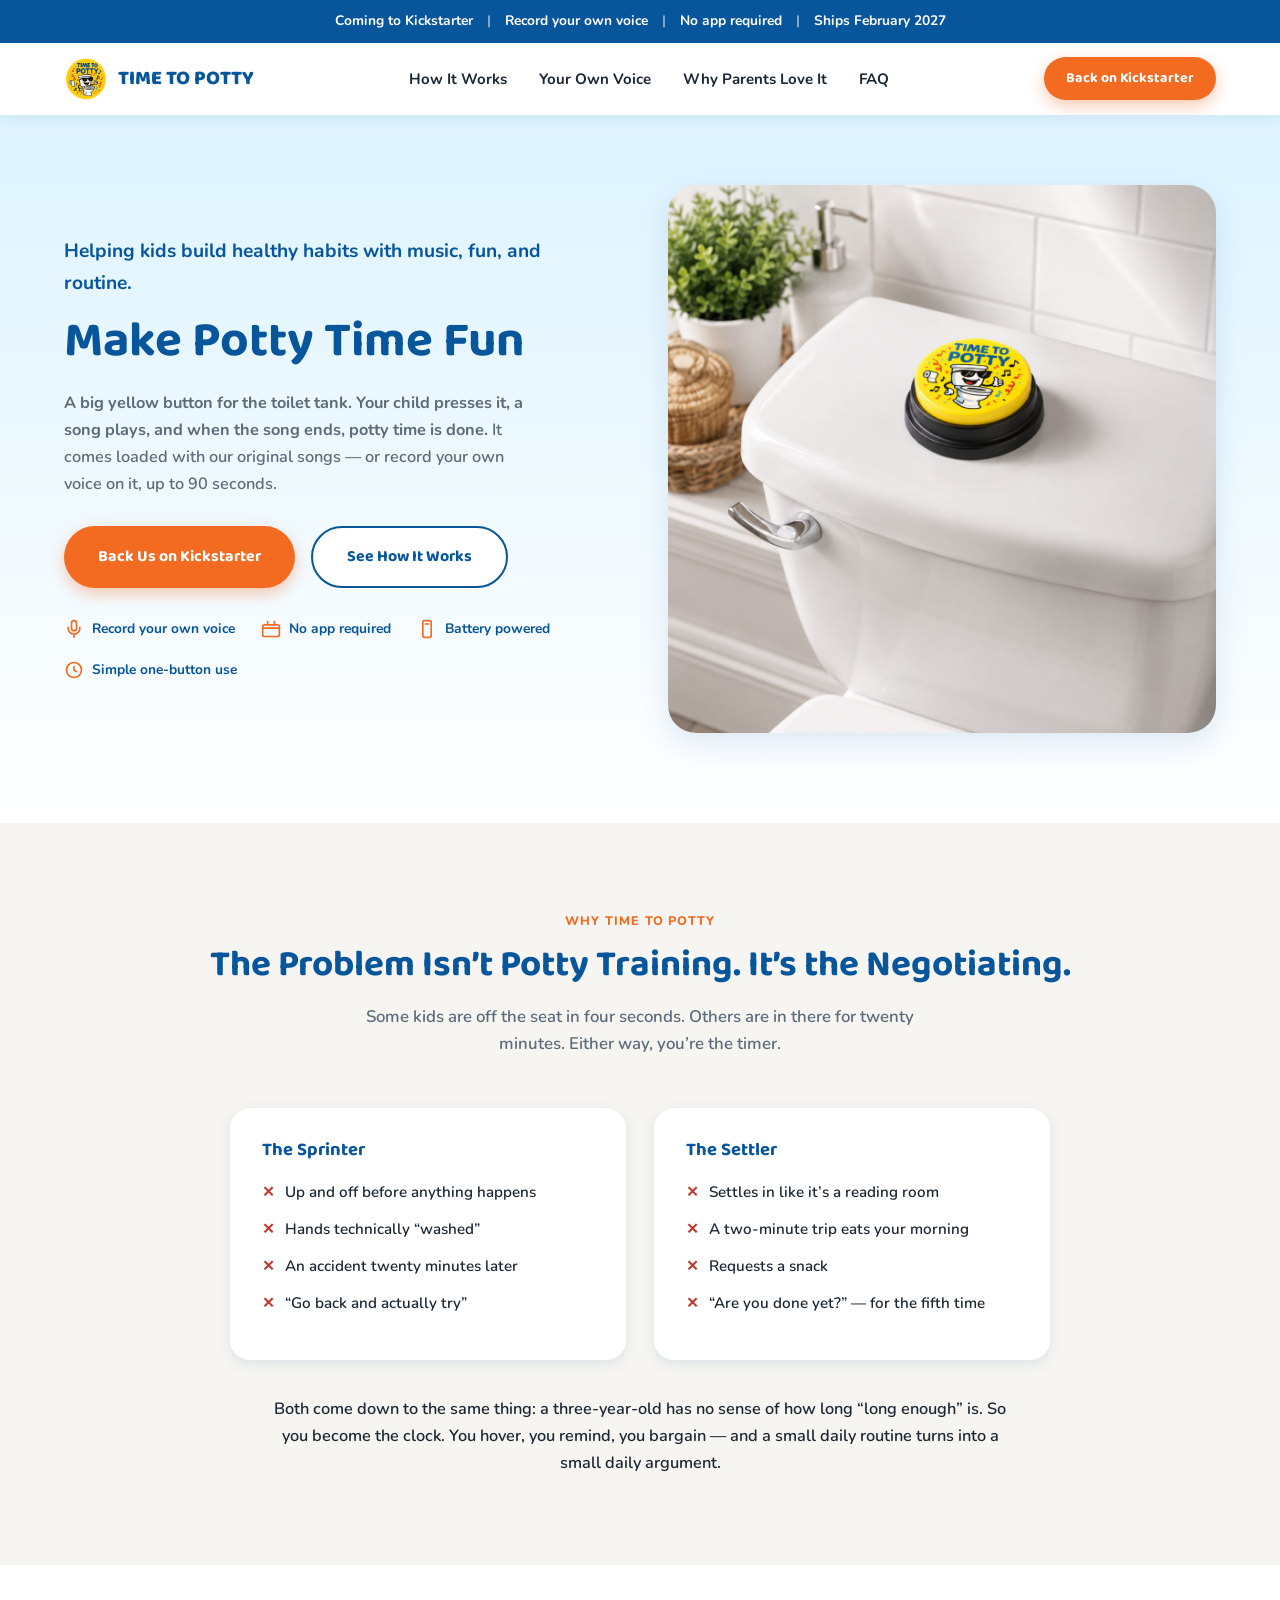
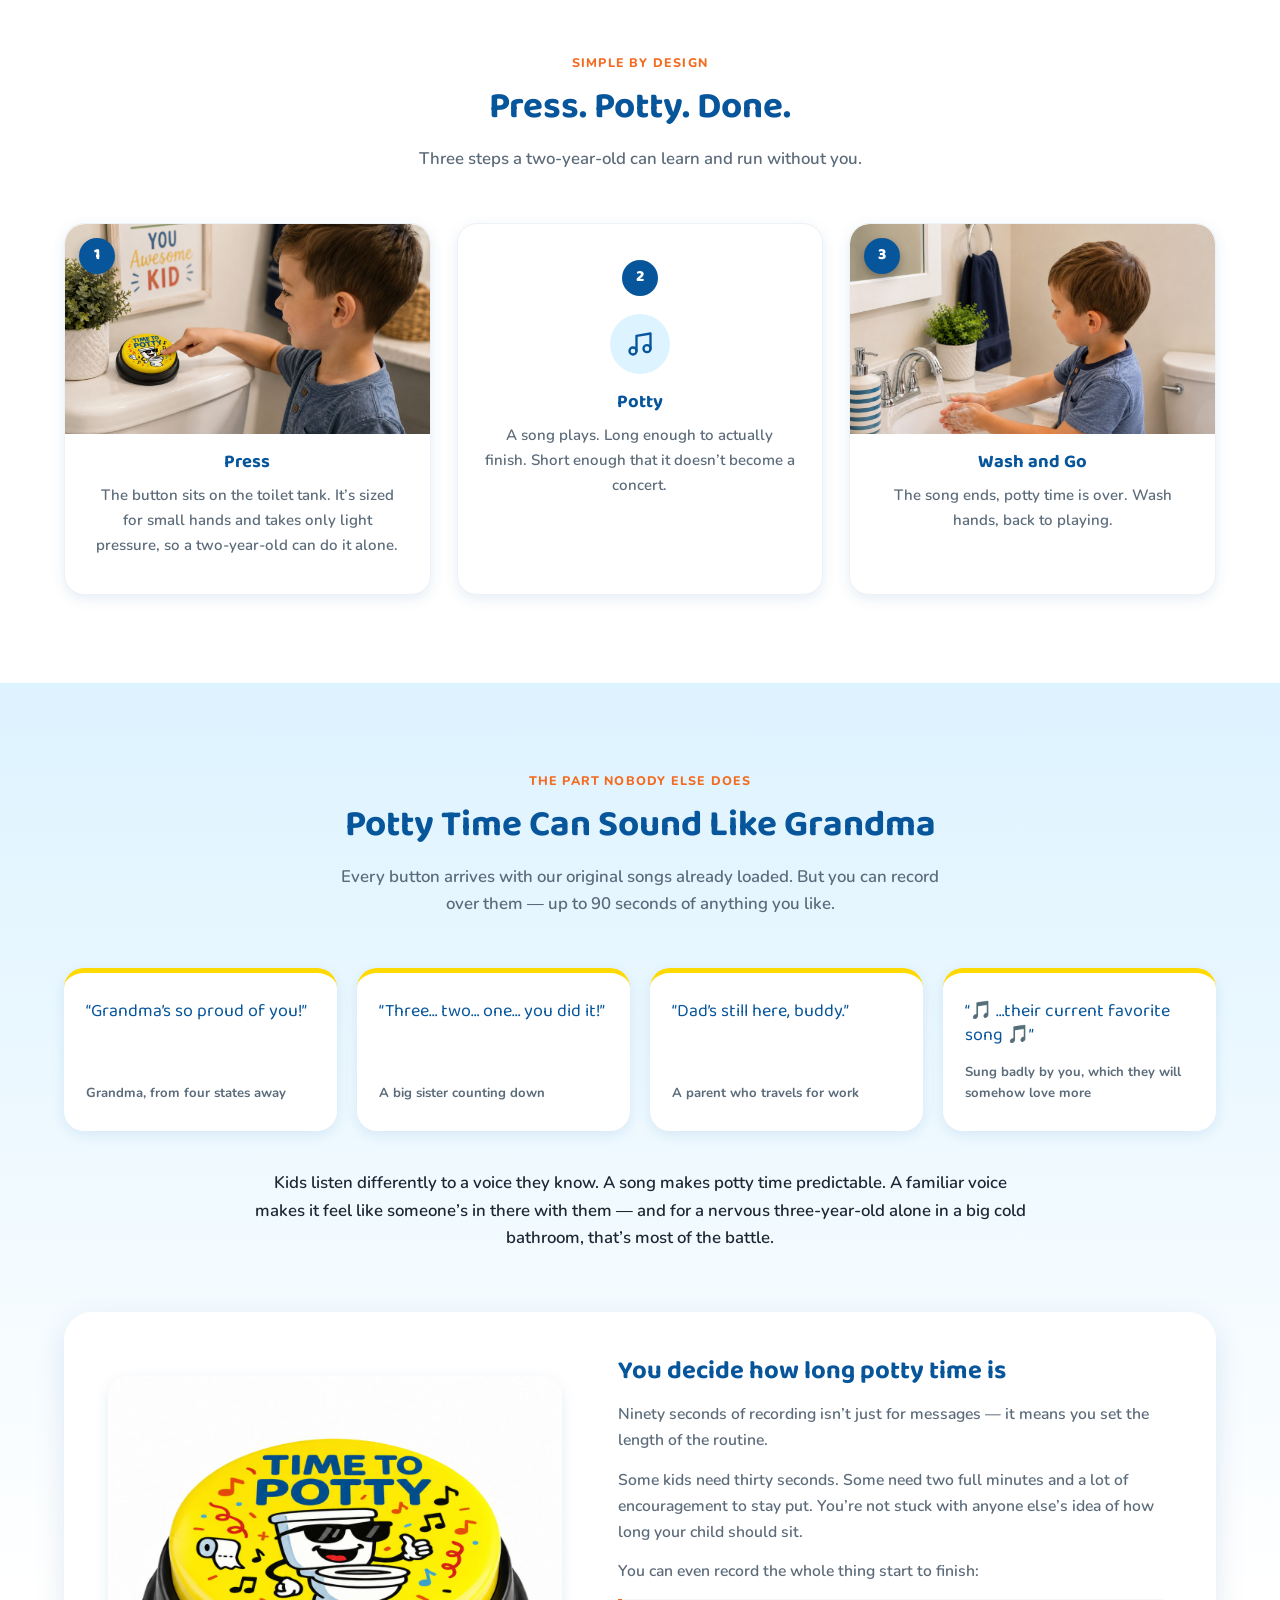
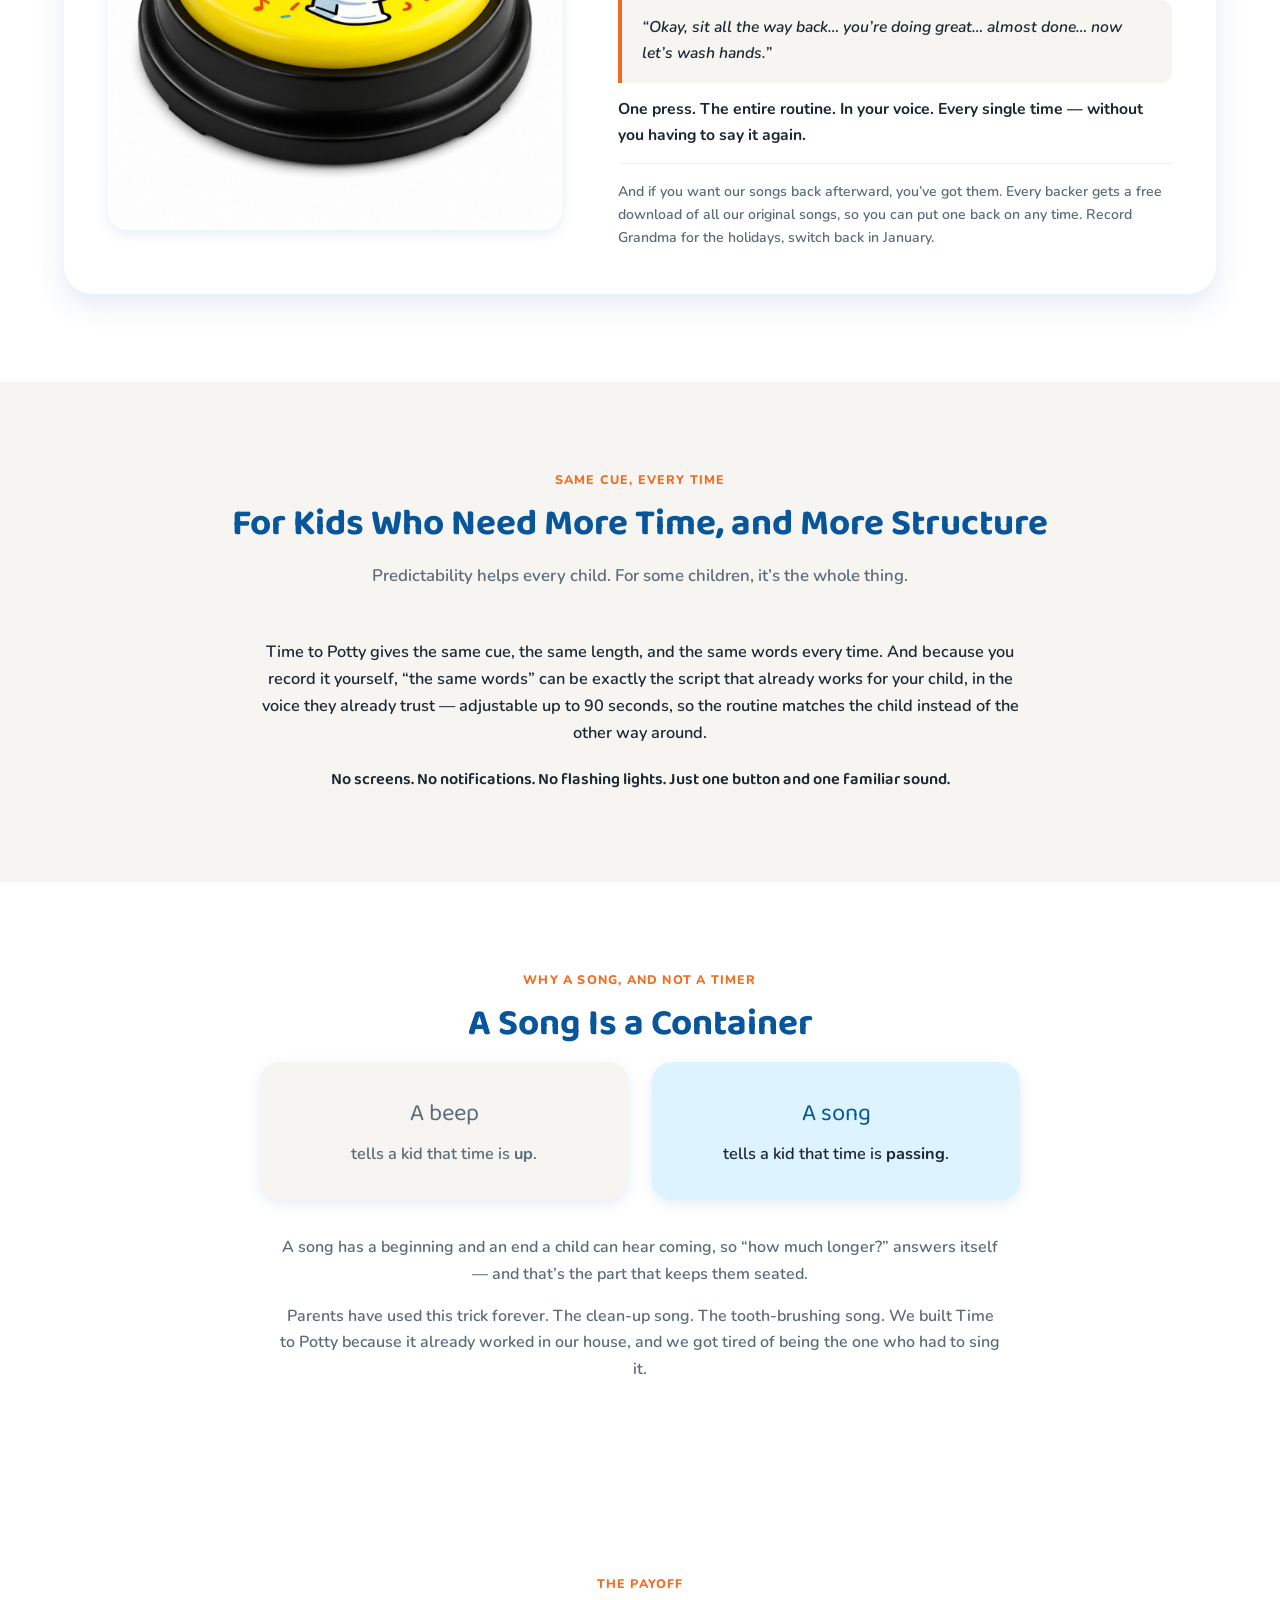
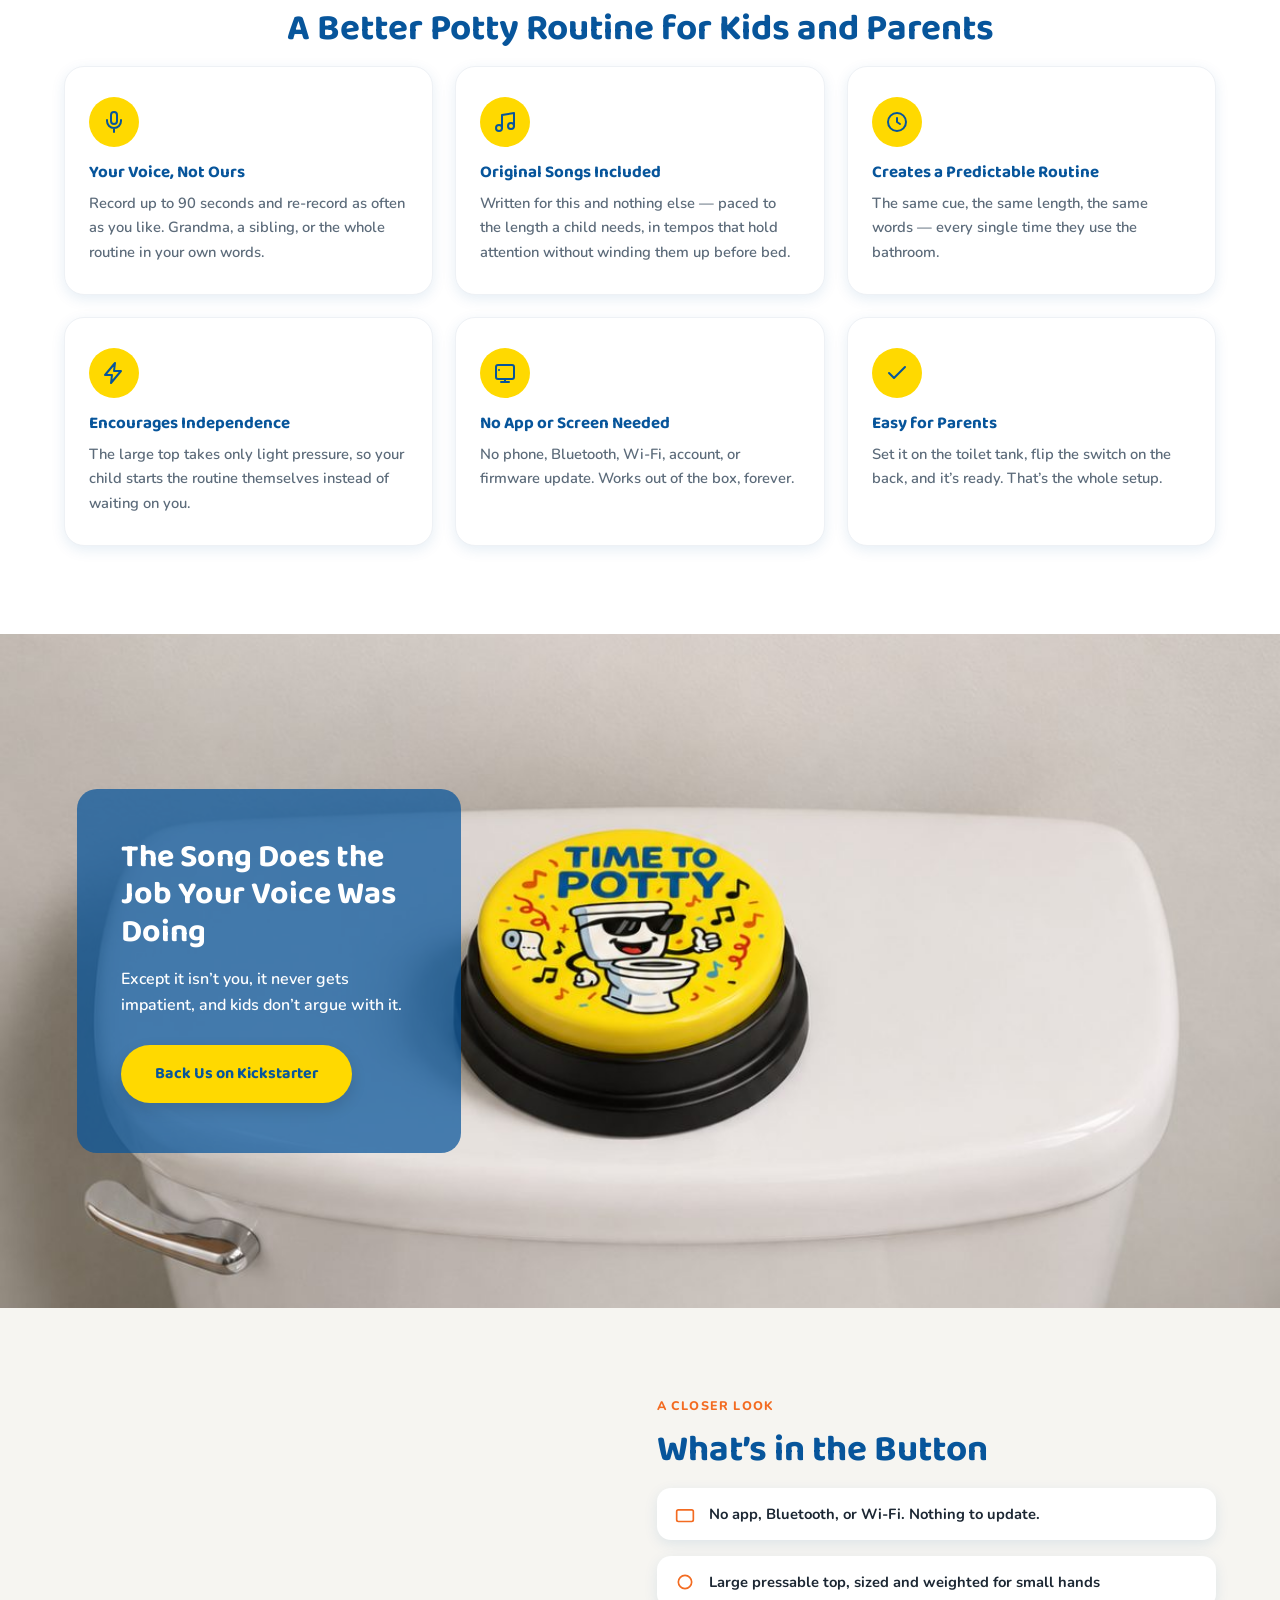
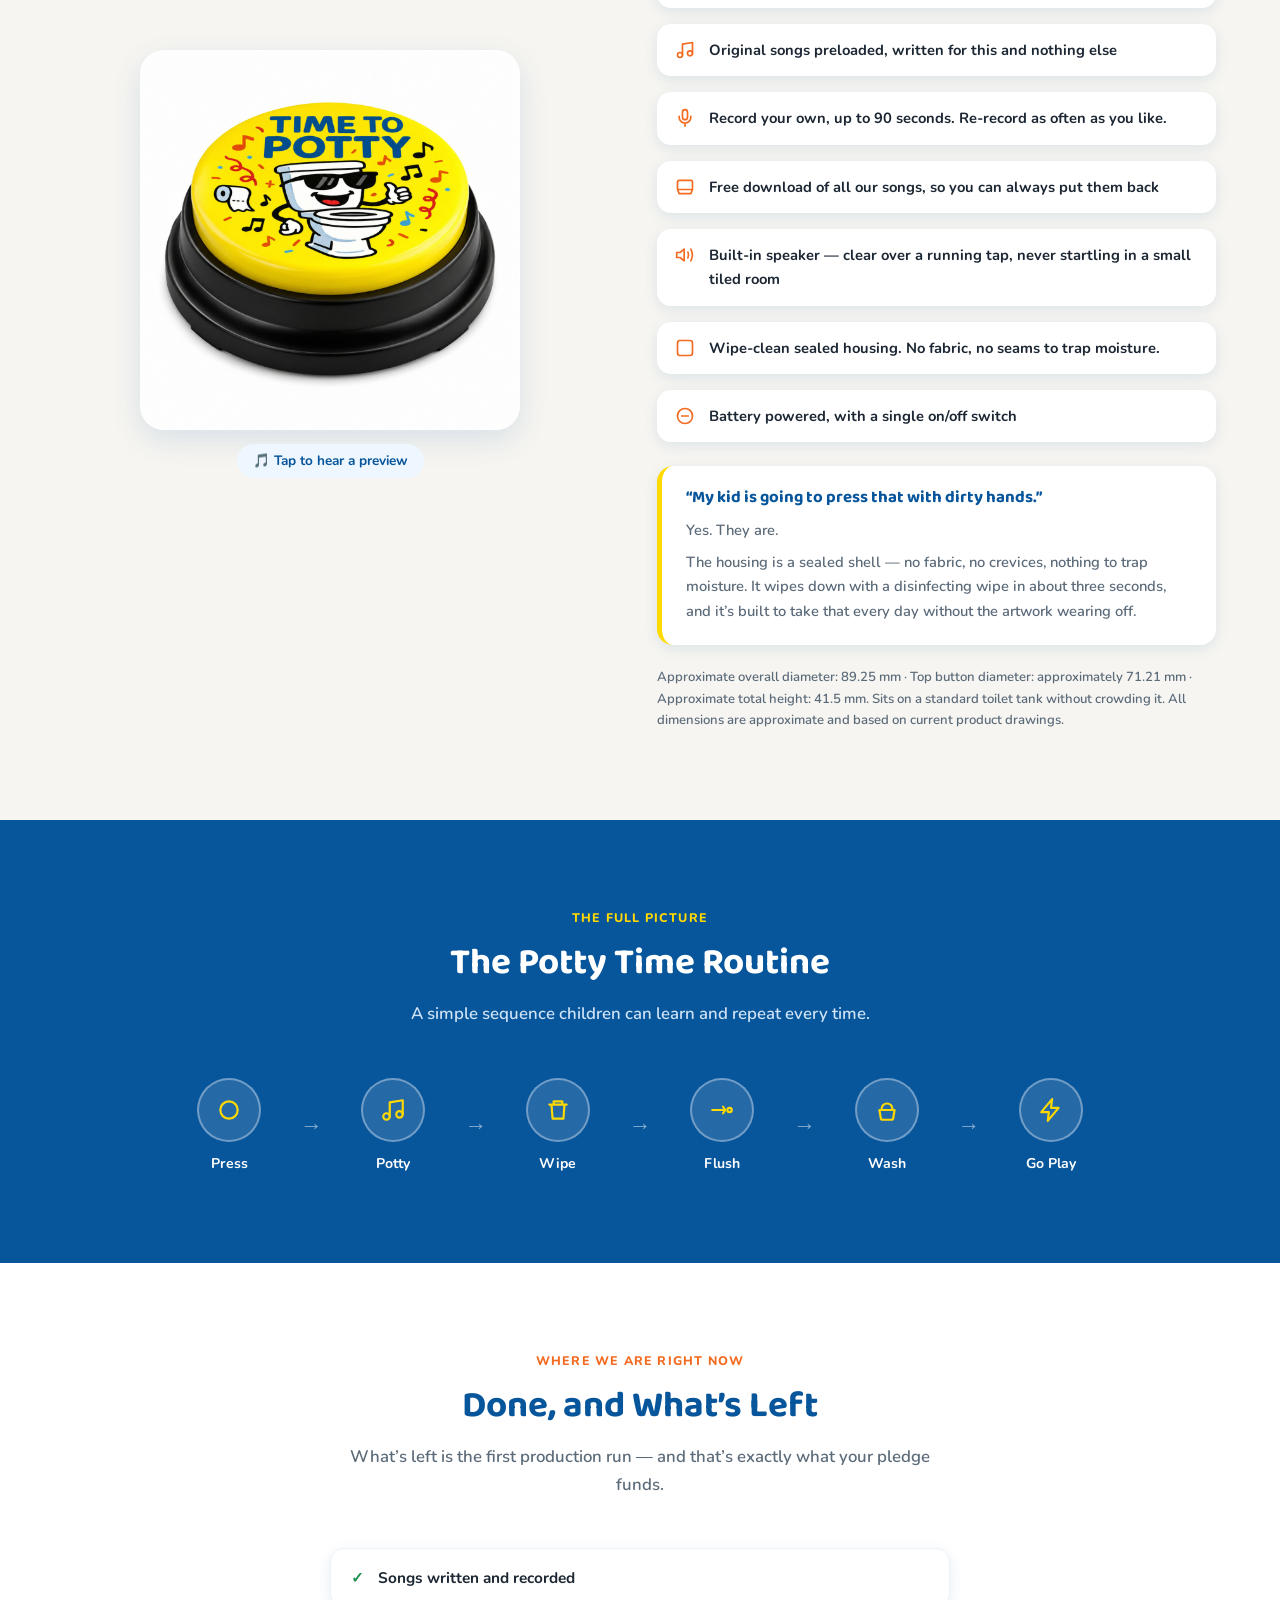
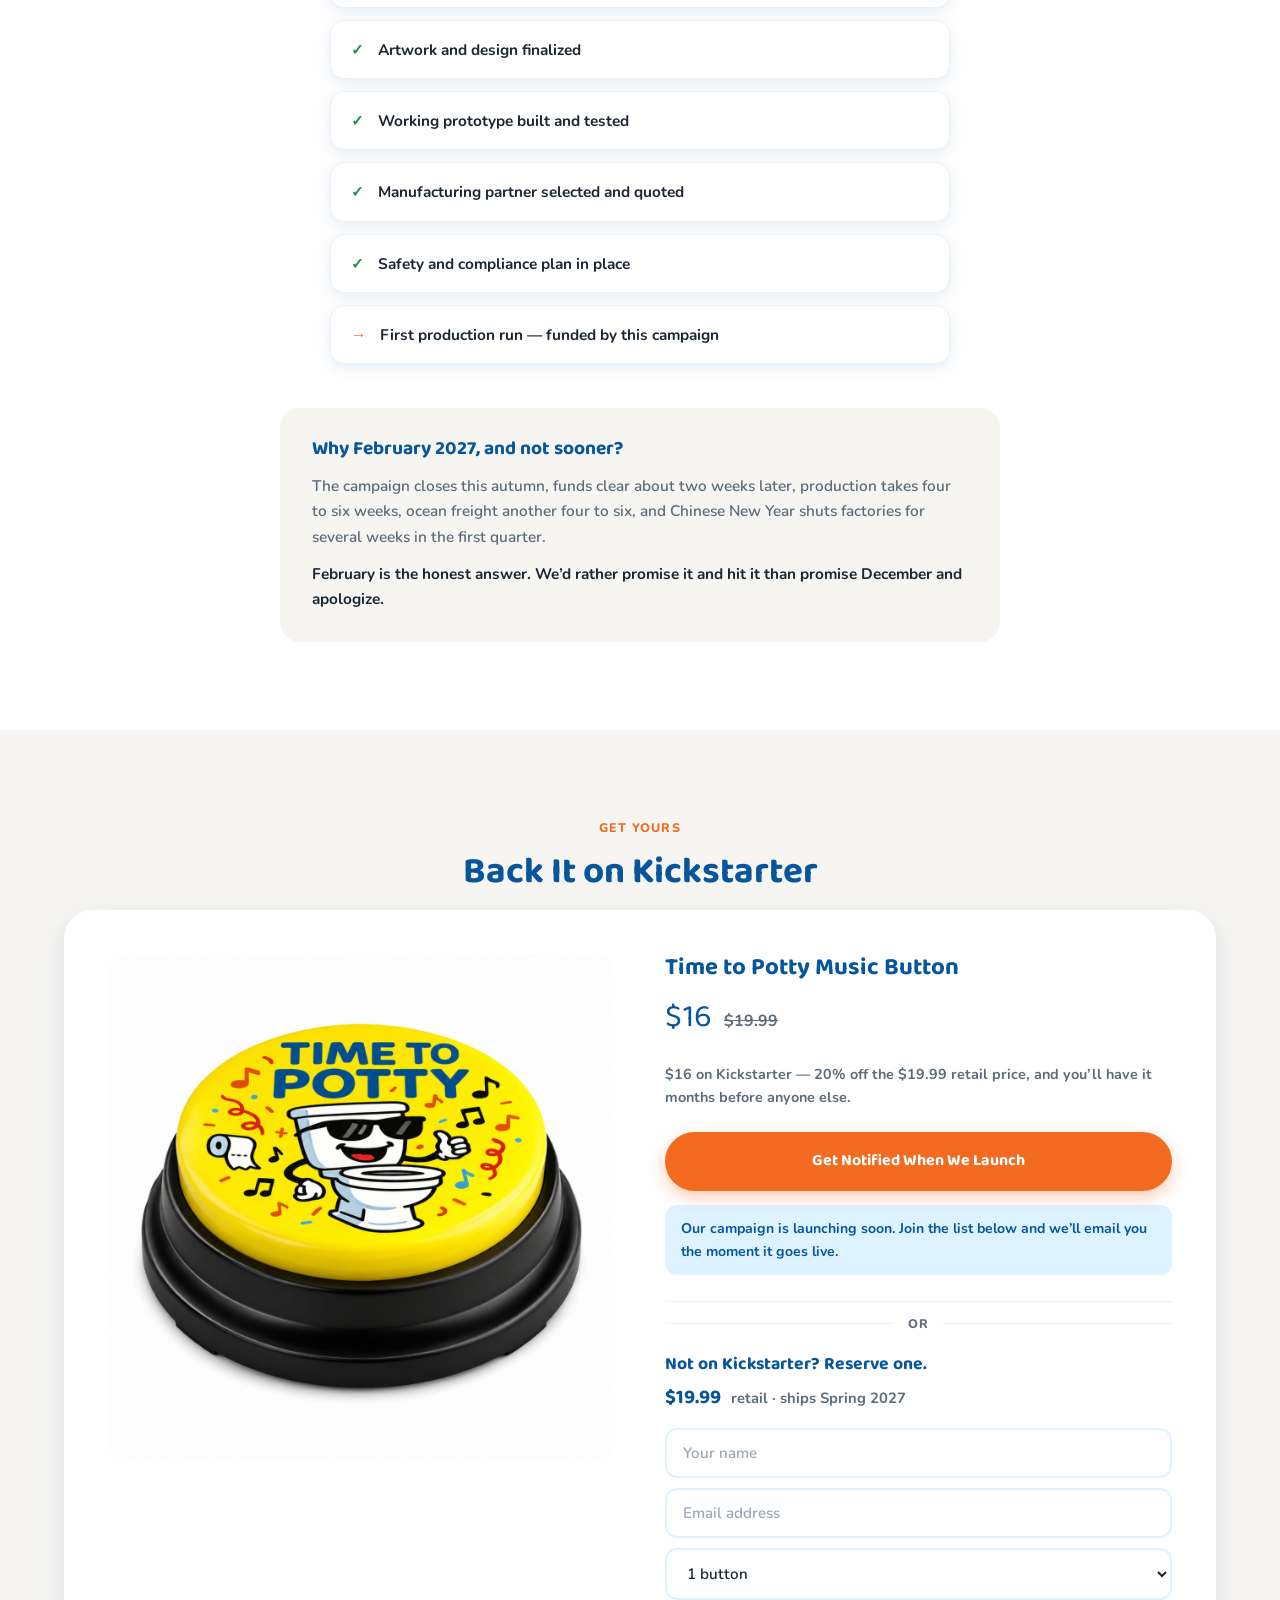
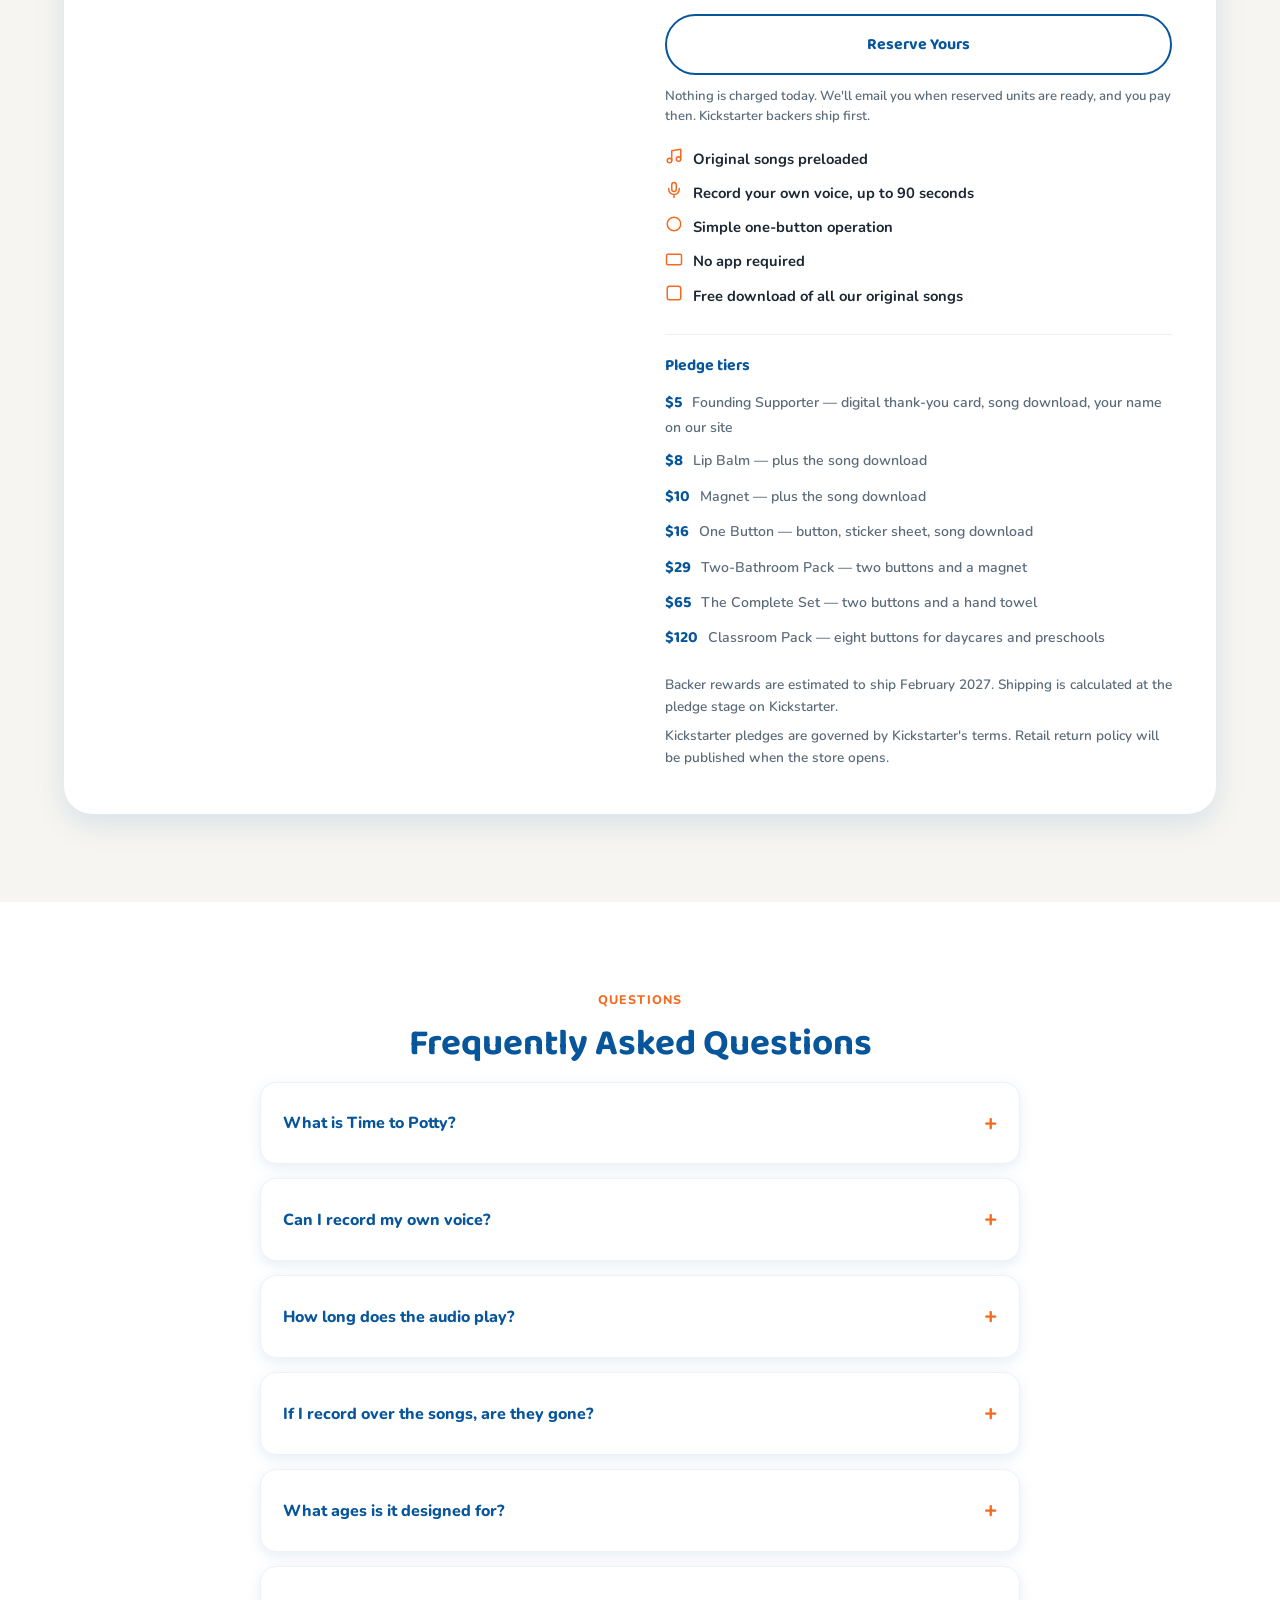
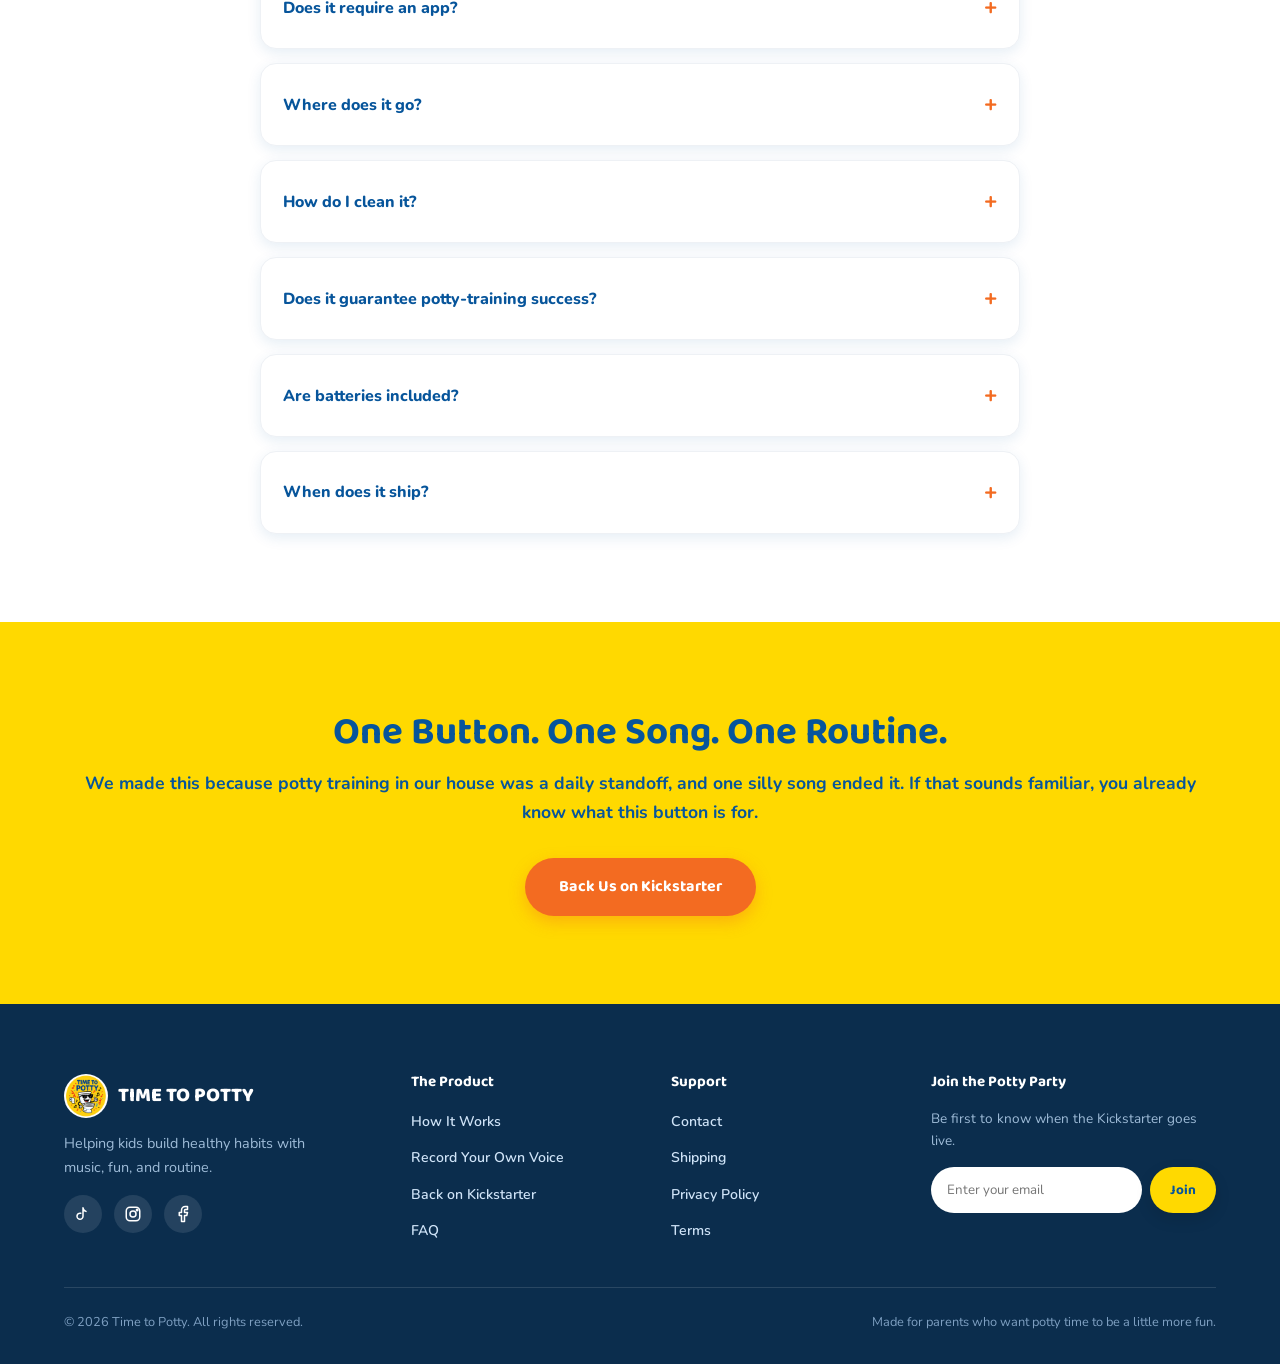
==== commit a64c4641: "Add retail reservation option alongside Kickstarter CTA No payment taken at reserve time. Reserved u" ====
--- a/index.html
+++ b/index.html
@@ -378,6 +378,28 @@
         <a href="#" class="btn block" id="cta-kickstarter-main" data-ks-link>Back Us on Kickstarter</a>
         <p class="ks-live-note" id="ksLiveNote">Our campaign is launching soon. Join the list below and we’ll email you the moment it goes live.</p>
 
+        <div class="reserve-block" id="reserveBlock">
+          <div class="reserve-or"><span>or</span></div>
+          <h4>Not on Kickstarter? Reserve one.</h4>
+          <p class="reserve-price"><strong data-price>$19.99</strong> <span>retail &middot; ships <span data-field="reserve.shipWindow"></span></span></p>
+          <form id="reserveForm" class="reserve-form" novalidate>
+            <label for="reserveName" class="visually-hidden">Your name</label>
+            <input type="text" id="reserveName" name="name" placeholder="Your name" autocomplete="name" required>
+            <label for="reserveEmail" class="visually-hidden">Email address</label>
+            <input type="email" id="reserveEmail" name="email" placeholder="Email address" autocomplete="email" required>
+            <label for="reserveQty" class="visually-hidden">How many</label>
+            <select id="reserveQty" name="quantity">
+              <option value="1">1 button</option>
+              <option value="2">2 buttons</option>
+              <option value="3">3 buttons</option>
+              <option value="4">4 or more</option>
+            </select>
+            <button type="submit" class="btn block secondary">Reserve Yours</button>
+          </form>
+          <p class="reserve-note" data-field="reserve.note"></p>
+          <p id="reserveThanks" class="reserve-thanks">Reserved — thank you. We’ll email you when yours is ready to ship. Nothing has been charged.</p>
+        </div>
+
         <ul class="purchase-bullets">
           <li><svg viewBox="0 0 24 24" fill="none" stroke-width="2" stroke-linecap="round" stroke-linejoin="round"><path d="M9 18V5l12-2v13"/><circle cx="6" cy="18" r="3"/><circle cx="18" cy="16" r="3"/></svg>Original songs preloaded</li>
           <li><svg viewBox="0 0 24 24" fill="none" stroke-width="2" stroke-linecap="round" stroke-linejoin="round"><path d="M12 2a3 3 0 0 0-3 3v6a3 3 0 0 0 6 0V5a3 3 0 0 0-3-3Z"/><path d="M19 10v1a7 7 0 0 1-14 0v-1M12 18v4"/></svg>Record your own voice, up to 90 seconds</li>
--- a/style.css
+++ b/style.css
@@ -320,3 +320,19 @@
   .voice-split{padding:22px;}
   .status-why{padding:24px 20px;}
 }
+
+/* RETAIL RESERVATION BLOCK (no payment taken) */
+.reserve-block{margin-top:26px;border-top:1px solid #eef1f5;padding-top:8px;}
+.reserve-or{position:relative;text-align:center;margin:0 0 18px;}
+.reserve-or::before{content:"";position:absolute;top:50%;left:0;right:0;height:1px;background:#eef1f5;}
+.reserve-or span{position:relative;background:#fff;padding:0 14px;font-weight:800;font-size:.78rem;letter-spacing:1px;text-transform:uppercase;color:var(--muted);}
+.reserve-block h4{font-size:1.1rem;margin-bottom:6px;}
+.reserve-price{margin-bottom:14px;font-weight:700;font-size:.92rem;color:var(--muted);}
+.reserve-price strong{font-family:'Baloo 2',cursive;font-size:1.25rem;color:var(--blue);margin-right:6px;}
+.reserve-form{display:flex;flex-direction:column;gap:10px;}
+.reserve-form input,.reserve-form select{width:100%;padding:13px 16px;border:2px solid var(--light-blue);border-radius:12px;font-family:'Nunito',sans-serif;font-weight:600;font-size:.95rem;color:var(--ink);background:#fff;}
+.reserve-form input:focus,.reserve-form select:focus{outline:none;border-color:var(--blue);}
+.reserve-form input::placeholder{color:#9aa8b6;}
+.reserve-form .btn{margin-top:4px;}
+.reserve-note{margin-top:12px;font-size:.82rem;font-weight:600;color:var(--muted);line-height:1.5;}
+.reserve-thanks{display:none;margin-top:12px;font-weight:800;color:#1e8f4e;font-size:.95rem;}
